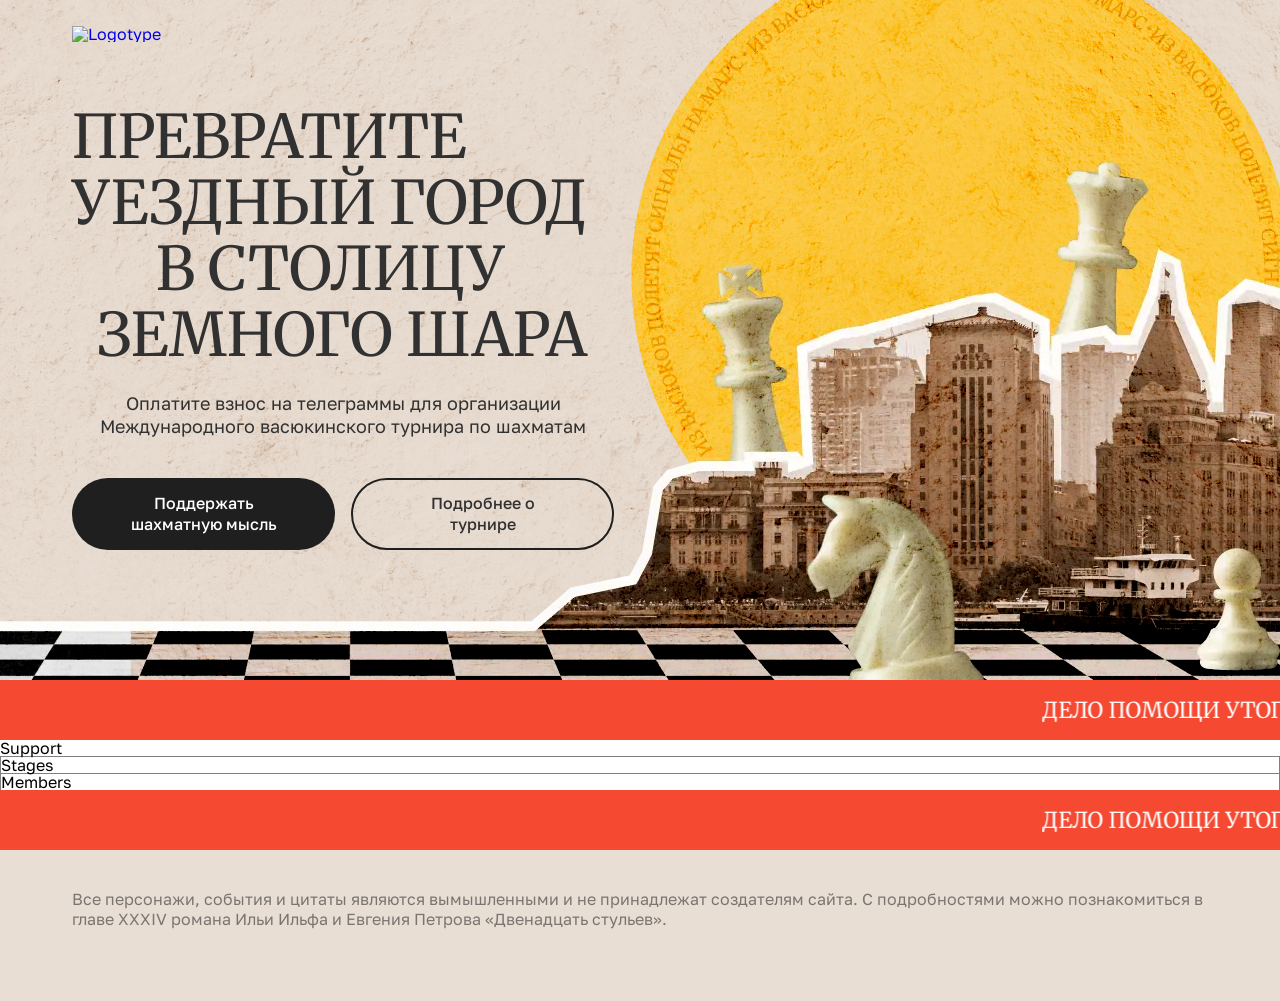
==== app/index.html @ 9c9bd0be "Подвал с адаптивом" ====
<!DOCTYPE html>
<html lang="en">

<head>
  <meta charset="UTF-8">
  <meta http-equiv="X-UA-Compatible" content="IE=edge">
  <meta name="viewport" content="width=device-width, initial-scale=1.0">

  <title>Test Landing for Yandex</title>

  <link rel="stylesheet" type="text/css" href="css/reset.min.css" />
  <link rel="stylesheet" type="text/css" href="css/style.min.css" />
  <link rel="shortcut icon" href="images/favicon.png">

  <meta name="Author" content="Ilia Green">
  <meta name="Address" content="Russia">
</head>

<body>

  <header class="header">
    <div class="container">

      <div class="logotype">
        <a href="#"><img src="../images/logotype.svg" alt="Logotype"></a>
      </div>

      <div class="content">

        <div class="content__title">
          <h1>Превратите</br>
            <span>у</span>ездный город</br>
            <span>в столицу</span>
            <span>земного шара</span>
          </h1>
        </div>

        <div class="content__description">
          <p>
            Оплатите взнос на телеграммы для организации Международного васюкинского турнира по шахматам
          </p>
        </div>

        <div class="content__btns">
          <a href="#">Поддержать шахматную мысль</a>
          <a href="#">Подробнее о турнире</a>
        </div>

      </div>

    </div>
  </header>
<div class="running-line">
  <div class="running-line__container">
    <marquee behavior="" direction="">
      <span>Дело помощи утопающим — дело рук самих утопающих!</span>
      <span>Шахматы двигают вперед не только культуру, но и экономику!</span>
      <span>Лед тронулся, господа присяжные заседатели!</span>
    </marquee>
  </div>
</div>
<div class="support">
  <p>Support</p>
</div>
<div class="stages">
  <p>Stages</p>
</div>
<div class="members">
  <p>Members</p>
</div>
<div class="running-line">
  <div class="running-line__container">
    <marquee behavior="" direction="">
      <span>Дело помощи утопающим — дело рук самих утопающих!</span>
      <span>Шахматы двигают вперед не только культуру, но и экономику!</span>
      <span>Лед тронулся, господа присяжные заседатели!</span>
    </marquee>
  </div>
</div>
<footer class="footer">
  <div class="container">
    <p>
      Все персонажи, события и цитаты являются вымышленными и не принадлежат создателям сайта. С подробностями можно
      познакомиться в главе XXXIV романа Ильи Ильфа и Евгения Петрова «Двенадцать стульев».
    </p>
  </div>
</footer>

<script src="js/main.min.js"></script>

</body>

</html>
---- app/css/style.min.css ----
@import"https://fonts.googleapis.com/css2?family=Golos+Text:wght@400;500;600;700&family=Merriweather&family=Montserrat:wght@500;600&display=swap";:root{--mainColor: #313131}body{font-family:"Golos Text",sans-serif}.container{--width: 1222px;--padding: 72px;max-width:calc(var(--width) + var(--padding)*2);margin:0 auto;padding:0 var(--padding)}@media(max-width: 1200px){.container{--padding: 8vw}}@media(max-width: 375px){.container{--padding: 20px}}.header{padding:26px 0 132px 0;position:relative;background-color:#e9ded4}@media(max-width: 1366px){.header{padding:26px 0 130px 0}}@media(max-width: 1200px){.header{padding:96px 0 130px 0}}@media(max-width: 375px){.header{padding:18px 0 291px 0}}.header::after{content:"";position:absolute;top:0;left:0;width:100%;height:100%;background:url(../images/header_bg.webp),#e9ded4 50%/cover no-repeat;mix-blend-mode:color-burn}.header::before{content:"";position:absolute;left:0;bottom:0;background-image:url("../images/header_image_1920.webp");background-position:center;background-repeat:no-repeat;width:100%;height:100%}@media(max-width: 1200px){.header::before{background-image:url("../images/header_image_1366.webp")}}@media(max-width: 375px){.header::before{background-image:url("../images/header_image_375.webp");background-position:bottom center}}.header .logotype{position:relative;z-index:1}@media(max-width: 1200px){.header .logotype img{min-width:213px;width:34vw}}@media(max-width: 375px){.header .logotype img{width:213px;height:32px}}.header .content{margin-top:62px;max-width:542px;position:relative;z-index:1}@media(max-width: 1200px){.header .content{margin-top:80px}}@media(max-width: 375px){.header .content{margin-top:40px}}.header .content__title{color:#060606}@media(max-width: 1366px){.header .content__title{color:var(--mainColor)}}.header .content__title h1{display:inline-block;font-family:"Merriweather",serif;font-size:60px;font-weight:400;line-height:1.1;text-transform:uppercase}@media(max-width: 1200px){.header .content__title h1{font-size:clamp(28px,5vw,60px)}}@media(max-width: 375px){.header .content__title h1{width:100%;font-size:9.6vw;height:160px}}.header .content__title h1 span:nth-child(2){letter-spacing:2px}@media(max-width: 375px){.header .content__title h1 span:nth-child(2){letter-spacing:1.236px}}.header .content__title h1 span:nth-child(4){display:block;text-align:center}@media(max-width: 375px){.header .content__title h1 span:nth-child(4){margin-top:2px;margin-left:6px}}.header .content__title h1 span:nth-child(5){display:block;text-align:right}.header .content__description{margin-top:24px}@media(max-width: 1200px){.header .content__description{display:none}}@media(max-width: 375px){.header .content__description{display:block}}.header .content__description p{height:46px;font-family:"Montserrat",sans-serif;color:#151515;text-align:center;font-size:18px;font-weight:500;line-height:1.3}@media(max-width: 1366px){.header .content__description p{font-family:"Golos Text",sans-serif;color:var(--mainColor);font-weight:400}}@media(max-width: 375px){.header .content__description p{text-align:left;height:69px;font-size:4.8vw}}.header .content__btns{margin-top:40px;display:flex;gap:16px}@media(max-width: 1200px){.header .content__btns{display:none}}@media(max-width: 375px){.header .content__btns{display:grid;margin-top:32px;gap:14px}}.header .content__btns a{width:263px;height:70px;display:flex;padding:20px 49px;justify-content:center;align-items:center;border-radius:66px;font-family:"Montserrat",sans-serif;font-size:16px;font-weight:600;line-height:1.2;text-align:center}@media(max-width: 1366px){.header .content__btns a{height:72px;font-family:"Golos Text",sans-serif;font-weight:500;line-height:1.3}}@media(max-width: 375px){.header .content__btns a{width:100%;height:47px;display:inline-flex;padding:18px 20px;font-size:4.27vw}}.header .content__btns a:nth-child(1){color:#fff;background-color:#1f1f1f}.header .content__btns a:nth-child(1):hover{color:#1f1f1f;background-color:#fbce51}.header .content__btns a:nth-child(2){color:#303030;border:2px solid #1f1f1f}@media(max-width: 375px){.header .content__btns a:nth-child(2){border:none;background-color:#fff;padding-left:30px}}.header .content__btns a:nth-child(2):hover{color:#fff;background-color:#1f1f1f}.running-line{background-color:#f54932;padding:18px 0;overflow:hidden}@media(max-width: 375px){.running-line{padding:10px 0}}.running-line__container{max-width:2335px;margin:0 auto;display:flex}.running-line__container span{margin-right:30px;position:relative;color:#fff;font-family:"Merriweather",serif;font-size:22px;font-weight:400;line-height:1.1;text-transform:uppercase;white-space:nowrap}@media(max-width: 375px){.running-line__container span{font-size:16px}}.running-line__container span::before{content:"";position:absolute;width:6px;height:6px;border-radius:50%;background-color:#fff;top:50%;transform:translateY(-50%);right:-18px}.stages{border:1px solid gray;border-bottom:none}.members{border:1px solid gray;border-bottom:none}.footer{padding:40px 0 72px 0;background-color:#e9ded4}@media(max-width: 375px){.footer{padding:40px 0 60px 0}}.footer p{color:var(--mainColor);font-size:16px;font-weight:400;line-height:1.2;opacity:.6}
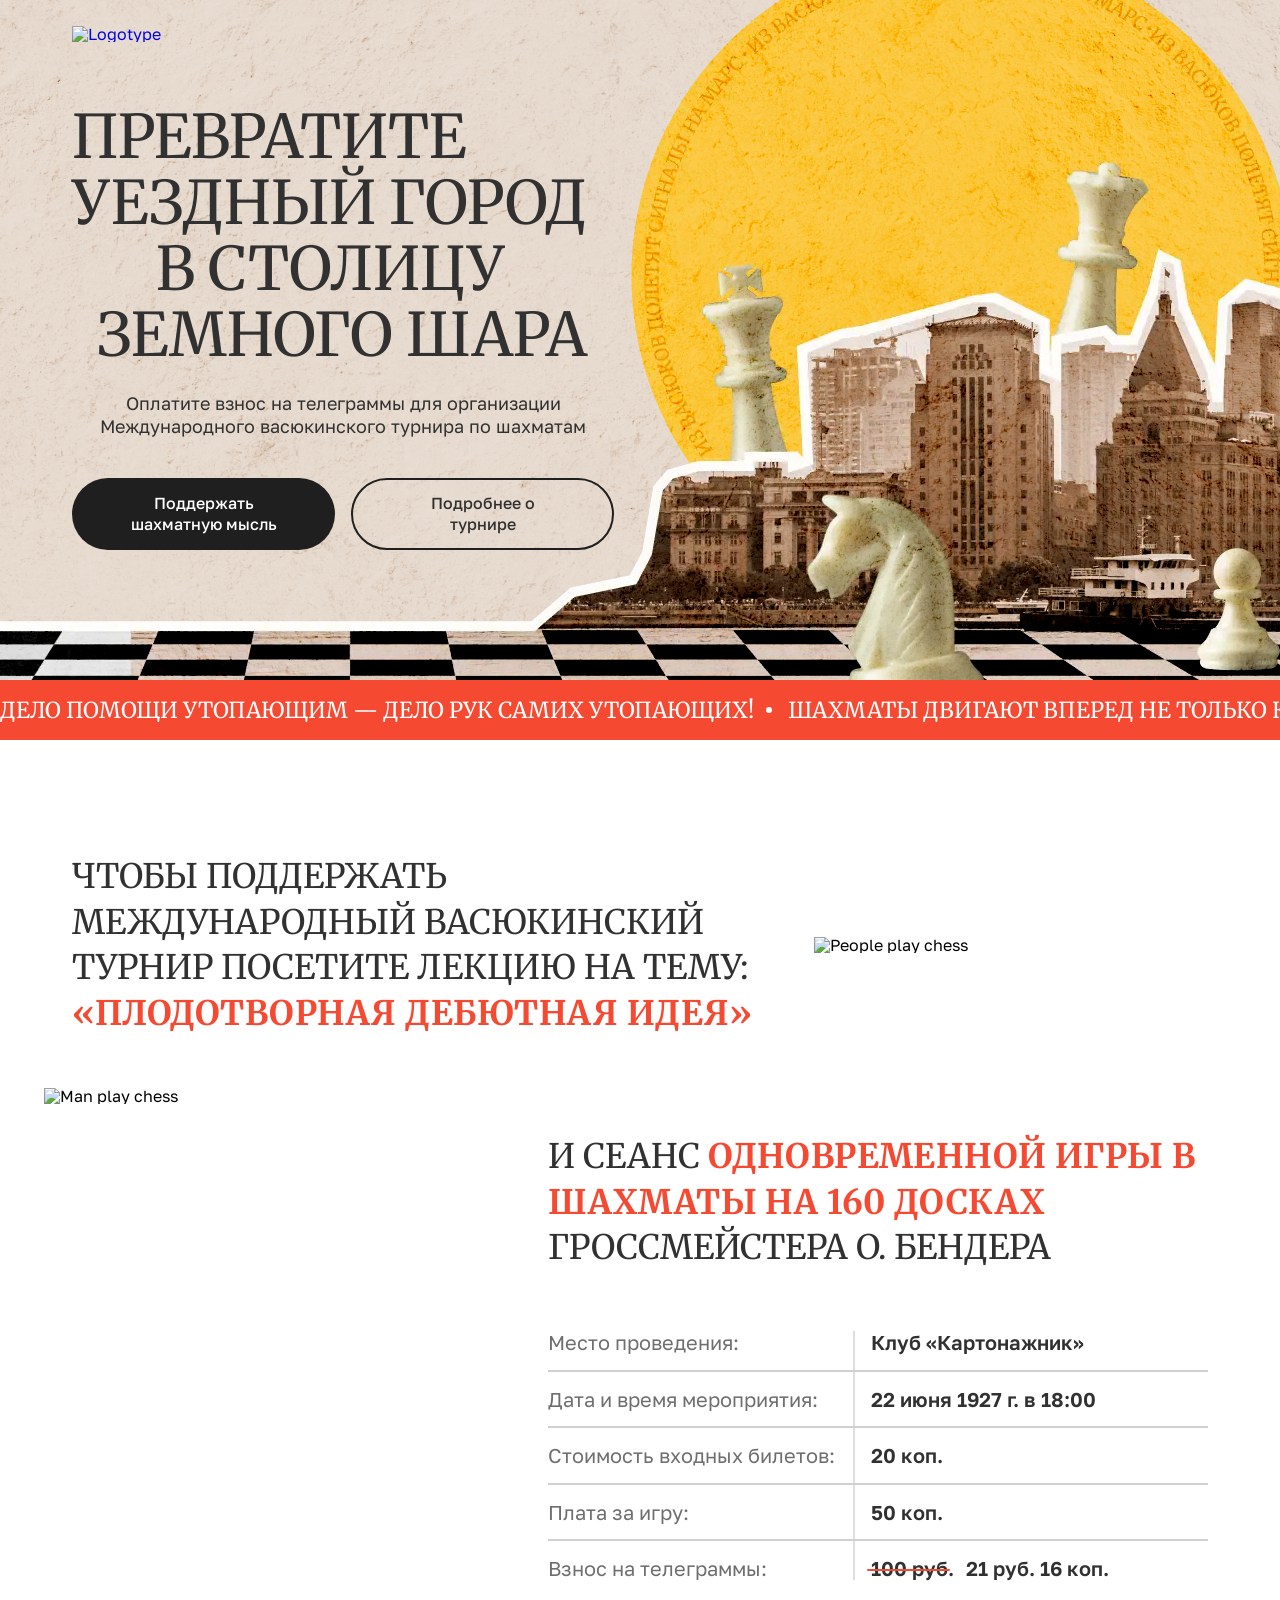
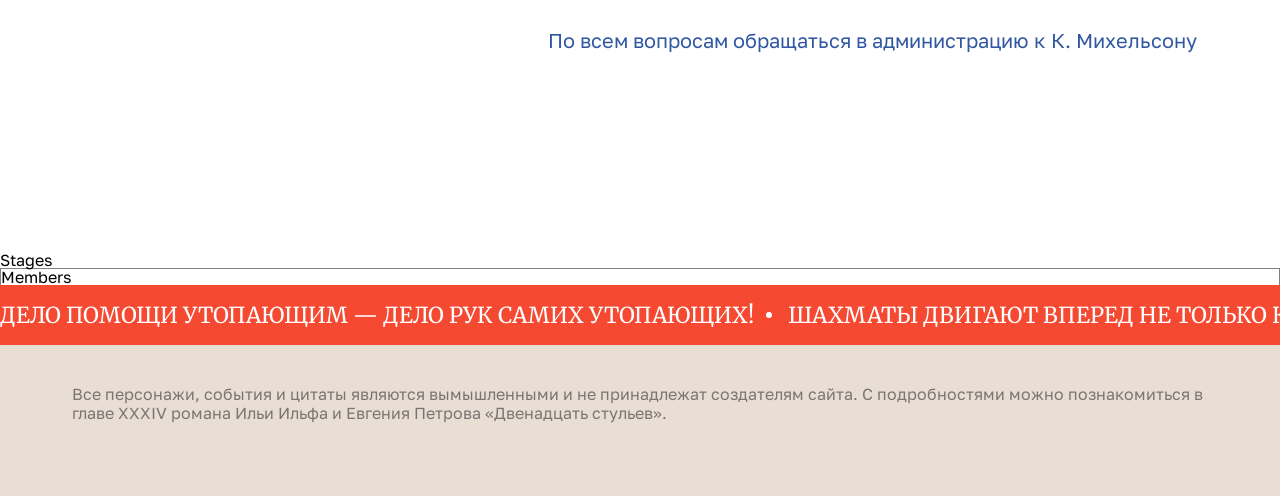
==== commit 622b21ac: "support готов + адаптив" ====
--- a/app/index.html
+++ b/app/index.html
@@ -52,7 +52,7 @@
   </header>
 <div class="running-line">
   <div class="running-line__container">
-    <marquee behavior="" direction="">
+    <marquee behavior="" direction="left" scrollamount="0">
       <span>Дело помощи утопающим — дело рук самих утопающих!</span>
       <span>Шахматы двигают вперед не только культуру, но и экономику!</span>
       <span>Лед тронулся, господа присяжные заседатели!</span>
@@ -60,7 +60,67 @@
   </div>
 </div>
 <div class="support">
-  <p>Support</p>
+  <div class="container">
+    <div class="support__wrapper">
+
+      <div class="support__header">
+        <div class="">
+          <p>Чтобы поддержать Международный васюкинский турнир </p>
+          <img src="../images/support_header_image.webp" alt="People play chess">
+          <p>посетите лекцию на тему: <span>«Плодотворная дебютная идея»</span></p>
+        </div>
+      </div>
+
+      <div class="support__main">
+
+        <div class="support__main-imageWrap">
+          <img src="../images//support_main_image.webp" alt="Man play chess">
+        </div>
+
+        <div class="support__main-textWrap">
+
+          <div class="support__main-header">
+            <p>и Сеанс <span>одновременной игры в шахматы на 160 досках</span> гроссмейстера О. Бендера</p>
+          </div>
+
+          <div class="support__main-content">
+
+            <div class="support__main-content-row">
+              <div class=""><p>Место проведения:</p></div>
+              <div class=""><p>Клуб «Картонажник»</p></div>
+            </div>
+
+            <div class="support__main-content-row">
+              <div class=""><p>Дата и время мероприятия:</p></div>
+              <div class=""><p>22 июня 1927 г. в 18:00</p></div>
+            </div>
+
+            <div class="support__main-content-row">
+              <div class=""><p>Стоимость входных билетов:</p></div>
+              <div class=""><p>20 коп.</p></div>
+            </div>
+
+            <div class="support__main-content-row">
+              <div class=""><p>Плата за игру:</p></div>
+              <div class=""><p>50 коп.</p></div>
+            </div>
+
+            <div class="support__main-content-row">
+              <div class=""><p>Взнос на телеграммы:</p></div>
+              <div class=""><p>100 руб.</p><p>21 руб. 16 коп.</p></div>
+            </div>
+          </div>
+
+          <div class="support__main-footer">
+            <a href="#!">По всем вопросам обращаться в администрацию к К. Михельсону</a>
+          </div>
+
+        </div>
+
+      </div>
+
+    </div>
+  </div>
 </div>
 <div class="stages">
   <p>Stages</p>
@@ -70,7 +130,7 @@
 </div>
 <div class="running-line">
   <div class="running-line__container">
-    <marquee behavior="" direction="">
+    <marquee behavior="" direction="left" scrollamount="0">
       <span>Дело помощи утопающим — дело рук самих утопающих!</span>
       <span>Шахматы двигают вперед не только культуру, но и экономику!</span>
       <span>Лед тронулся, господа присяжные заседатели!</span>
--- a/app/css/style.min.css
+++ b/app/css/style.min.css
@@ -1 +1 @@
-@import"https://fonts.googleapis.com/css2?family=Golos+Text:wght@400;500;600;700&family=Merriweather&family=Montserrat:wght@500;600&display=swap";:root{--mainColor: #313131}body{font-family:"Golos Text",sans-serif}.container{--width: 1222px;--padding: 72px;max-width:calc(var(--width) + var(--padding)*2);margin:0 auto;padding:0 var(--padding)}@media(max-width: 1200px){.container{--padding: 8vw}}@media(max-width: 375px){.container{--padding: 20px}}.header{padding:26px 0 132px 0;position:relative;background-color:#e9ded4}@media(max-width: 1366px){.header{padding:26px 0 130px 0}}@media(max-width: 1200px){.header{padding:96px 0 130px 0}}@media(max-width: 375px){.header{padding:18px 0 291px 0}}.header::after{content:"";position:absolute;top:0;left:0;width:100%;height:100%;background:url(../images/header_bg.webp),#e9ded4 50%/cover no-repeat;mix-blend-mode:color-burn}.header::before{content:"";position:absolute;left:0;bottom:0;background-image:url("../images/header_image_1920.webp");background-position:center;background-repeat:no-repeat;width:100%;height:100%}@media(max-width: 1200px){.header::before{background-image:url("../images/header_image_1366.webp")}}@media(max-width: 375px){.header::before{background-image:url("../images/header_image_375.webp");background-position:bottom center}}.header .logotype{position:relative;z-index:1}@media(max-width: 1200px){.header .logotype img{min-width:213px;width:34vw}}@media(max-width: 375px){.header .logotype img{width:213px;height:32px}}.header .content{margin-top:62px;max-width:542px;position:relative;z-index:1}@media(max-width: 1200px){.header .content{margin-top:80px}}@media(max-width: 375px){.header .content{margin-top:40px}}.header .content__title{color:#060606}@media(max-width: 1366px){.header .content__title{color:var(--mainColor)}}.header .content__title h1{display:inline-block;font-family:"Merriweather",serif;font-size:60px;font-weight:400;line-height:1.1;text-transform:uppercase}@media(max-width: 1200px){.header .content__title h1{font-size:clamp(28px,5vw,60px)}}@media(max-width: 375px){.header .content__title h1{width:100%;font-size:9.6vw;height:160px}}.header .content__title h1 span:nth-child(2){letter-spacing:2px}@media(max-width: 375px){.header .content__title h1 span:nth-child(2){letter-spacing:1.236px}}.header .content__title h1 span:nth-child(4){display:block;text-align:center}@media(max-width: 375px){.header .content__title h1 span:nth-child(4){margin-top:2px;margin-left:6px}}.header .content__title h1 span:nth-child(5){display:block;text-align:right}.header .content__description{margin-top:24px}@media(max-width: 1200px){.header .content__description{display:none}}@media(max-width: 375px){.header .content__description{display:block}}.header .content__description p{height:46px;font-family:"Montserrat",sans-serif;color:#151515;text-align:center;font-size:18px;font-weight:500;line-height:1.3}@media(max-width: 1366px){.header .content__description p{font-family:"Golos Text",sans-serif;color:var(--mainColor);font-weight:400}}@media(max-width: 375px){.header .content__description p{text-align:left;height:69px;font-size:4.8vw}}.header .content__btns{margin-top:40px;display:flex;gap:16px}@media(max-width: 1200px){.header .content__btns{display:none}}@media(max-width: 375px){.header .content__btns{display:grid;margin-top:32px;gap:14px}}.header .content__btns a{width:263px;height:70px;display:flex;padding:20px 49px;justify-content:center;align-items:center;border-radius:66px;font-family:"Montserrat",sans-serif;font-size:16px;font-weight:600;line-height:1.2;text-align:center}@media(max-width: 1366px){.header .content__btns a{height:72px;font-family:"Golos Text",sans-serif;font-weight:500;line-height:1.3}}@media(max-width: 375px){.header .content__btns a{width:100%;height:47px;display:inline-flex;padding:18px 20px;font-size:4.27vw}}.header .content__btns a:nth-child(1){color:#fff;background-color:#1f1f1f}.header .content__btns a:nth-child(1):hover{color:#1f1f1f;background-color:#fbce51}.header .content__btns a:nth-child(2){color:#303030;border:2px solid #1f1f1f}@media(max-width: 375px){.header .content__btns a:nth-child(2){border:none;background-color:#fff;padding-left:30px}}.header .content__btns a:nth-child(2):hover{color:#fff;background-color:#1f1f1f}.running-line{background-color:#f54932;padding:18px 0;overflow:hidden}@media(max-width: 375px){.running-line{padding:10px 0}}.running-line__container{max-width:2335px;margin:0 auto;display:flex}.running-line__container span{margin-right:30px;position:relative;color:#fff;font-family:"Merriweather",serif;font-size:22px;font-weight:400;line-height:1.1;text-transform:uppercase;white-space:nowrap}@media(max-width: 375px){.running-line__container span{font-size:16px}}.running-line__container span::before{content:"";position:absolute;width:6px;height:6px;border-radius:50%;background-color:#fff;top:50%;transform:translateY(-50%);right:-18px}.stages{border:1px solid gray;border-bottom:none}.members{border:1px solid gray;border-bottom:none}.footer{padding:40px 0 72px 0;background-color:#e9ded4}@media(max-width: 375px){.footer{padding:40px 0 60px 0}}.footer p{color:var(--mainColor);font-size:16px;font-weight:400;line-height:1.2;opacity:.6}+@import"https://fonts.googleapis.com/css2?family=Golos+Text:wght@400;500;600;700&family=Merriweather&family=Montserrat:wght@500;600&display=swap";:root{--mainColor: #313131}body{font-family:"Golos Text",sans-serif}.container{--width: 1222px;--padding: 72px;max-width:calc(var(--width) + var(--padding)*2);margin:0 auto;padding:0 var(--padding)}@media(max-width: 1200px){.container{--padding: 8vw}}@media(max-width: 375px){.container{--padding: 20px}}.header{padding:26px 0 132px 0;position:relative;background-color:#e9ded4}@media(max-width: 1366px){.header{padding:26px 0 130px 0}}@media(max-width: 1200px){.header{padding:96px 0 130px 0}}@media(max-width: 375px){.header{padding:18px 0 291px 0}}.header::after{content:"";position:absolute;top:0;left:0;width:100%;height:100%;background:url(../images/header_bg.webp),#e9ded4 50%/cover no-repeat;mix-blend-mode:color-burn}.header::before{content:"";position:absolute;left:0;bottom:0;background-image:url("../images/header_image_1920.webp");background-position:center;background-repeat:no-repeat;width:100%;height:100%}@media(max-width: 1200px){.header::before{background-image:url("../images/header_image_1366.webp")}}@media(max-width: 375px){.header::before{background-image:url("../images/header_image_375.webp");background-position:bottom center}}.header .logotype{position:relative;z-index:1}@media(max-width: 1200px){.header .logotype img{min-width:213px;width:34vw}}@media(max-width: 375px){.header .logotype img{width:213px;height:32px}}.header .content{margin-top:62px;max-width:542px;position:relative;z-index:1}@media(max-width: 1200px){.header .content{margin-top:80px}}@media(max-width: 375px){.header .content{margin-top:40px}}.header .content__title{color:#060606}@media(max-width: 1366px){.header .content__title{color:var(--mainColor)}}.header .content__title h1{display:inline-block;font-family:"Merriweather",serif;font-size:60px;font-weight:400;line-height:1.1;text-transform:uppercase}@media(max-width: 1200px){.header .content__title h1{font-size:clamp(28px,5vw,60px)}}@media(max-width: 375px){.header .content__title h1{width:100%;font-size:9.6vw;height:160px}}.header .content__title h1 span:nth-child(2){letter-spacing:2px}@media(max-width: 375px){.header .content__title h1 span:nth-child(2){letter-spacing:1.236px}}.header .content__title h1 span:nth-child(4){display:block;text-align:center}@media(max-width: 375px){.header .content__title h1 span:nth-child(4){margin-top:2px;margin-left:6px}}.header .content__title h1 span:nth-child(5){display:block;text-align:right}.header .content__description{margin-top:24px}@media(max-width: 1200px){.header .content__description{display:none}}@media(max-width: 375px){.header .content__description{display:block}}.header .content__description p{height:46px;font-family:"Montserrat",sans-serif;color:#151515;text-align:center;font-size:18px;font-weight:500;line-height:1.3}@media(max-width: 1366px){.header .content__description p{font-family:"Golos Text",sans-serif;color:var(--mainColor);font-weight:400}}@media(max-width: 375px){.header .content__description p{text-align:left;height:69px;font-size:4.8vw}}.header .content__btns{margin-top:40px;display:flex;gap:16px}@media(max-width: 1200px){.header .content__btns{display:none}}@media(max-width: 375px){.header .content__btns{display:grid;margin-top:32px;gap:14px}}.header .content__btns a{width:263px;height:70px;display:flex;padding:20px 49px;justify-content:center;align-items:center;border-radius:66px;font-family:"Montserrat",sans-serif;font-size:16px;font-weight:600;line-height:1.2;text-align:center}@media(max-width: 1366px){.header .content__btns a{height:72px;font-family:"Golos Text",sans-serif;font-weight:500;line-height:1.3}}@media(max-width: 375px){.header .content__btns a{width:100%;height:47px;display:inline-flex;padding:18px 20px;font-size:4.27vw}}.header .content__btns a:nth-child(1){color:#fff;background-color:#1f1f1f}.header .content__btns a:nth-child(1):hover{color:#1f1f1f;background-color:#fbce51}.header .content__btns a:nth-child(2){color:#303030;border:2px solid #1f1f1f}@media(max-width: 375px){.header .content__btns a:nth-child(2){border:none;background-color:#fff;padding-left:30px}}.header .content__btns a:nth-child(2):hover{color:#fff;background-color:#1f1f1f}.running-line{background-color:#f54932;padding:18px 0;overflow:hidden}@media(max-width: 375px){.running-line{padding:10px 0}}.running-line__container{max-width:2335px;margin:0 auto;display:flex}.running-line__container span{margin-right:30px;position:relative;color:#fff;font-family:"Merriweather",serif;font-size:22px;font-weight:400;line-height:1.1;text-transform:uppercase;white-space:nowrap}@media(max-width: 375px){.running-line__container span{font-size:16px}}.running-line__container span::before{content:"";position:absolute;width:6px;height:6px;border-radius:50%;background-color:#fff;top:50%;transform:translateY(-50%);right:-18px}.support{padding:80px 0 100px 0}@media(max-width: 375px){.support{padding:48px 0 60px 0}}.support__wrapper{display:grid;gap:64px}@media(max-width: 375px){.support__wrapper{gap:21px}}.support__header{position:relative;min-height:250px;display:flex;align-items:center}@media(max-width: 1200px){.support__header{min-height:auto}}.support__header div{max-width:764px}@media(max-width: 1366px){.support__header div{max-width:55.93vw}}@media(max-width: 1200px){.support__header div{max-width:100%}}.support__header p{display:inline;color:var(--mainColor);font-family:"Merriweather",serif;font-size:36px;font-weight:400;line-height:1.35;text-transform:uppercase}@media(max-width: 1366px){.support__header p{font-size:clamp(30px,2.64vw,36px)}}@media(max-width: 1200px){.support__header p{display:grid;text-align:center}}@media(max-width: 375px){.support__header p{text-align:left;font-size:7.47vw;line-height:1.36}}.support__header p span{color:#f54932;font-weight:700;letter-spacing:.5px}@media(max-width: 375px){.support__header p span{letter-spacing:.4px}}.support__header img{position:absolute;top:50%;transform:translate(0%, -50%);right:0;width:394px}@media(max-width: 1200px){.support__header img{position:relative;transform:none;margin:48px auto;max-width:394px;width:100%}}@media(max-width: 375px){.support__header img{margin:24px auto 24.44px auto}}.support__main{position:relative}.support__main-imageWrap{position:absolute;top:-46px;left:-28px}@media(max-width: 1366px){.support__main-imageWrap{width:38.8vw}}@media(max-width: 1200px){.support__main-imageWrap{position:relative;margin:0 auto;max-width:530px;width:100%;top:unset;left:unset}}@media(max-width: 375px){.support__main-imageWrap{margin:0 -20px;width:calc(100% + 40px)}}.support__main-textWrap{max-width:704px;margin:0 0 0 auto}@media(max-width: 1366px){.support__main-textWrap{max-width:51.54vw}}@media(max-width: 1200px){.support__main-textWrap{max-width:100%}}@media(max-width: 375px){.support__main-textWrap{margin-top:9px}}.support__main-header p{max-width:680px;color:var(--mainColor);font-family:"Merriweather",serif;font-size:36px;font-weight:400;line-height:1.35;text-transform:uppercase}@media(max-width: 1366px){.support__main-header p{font-size:clamp(30px,2.64vw,36px);max-width:none}}@media(max-width: 1200px){.support__main-header p{text-align:center}}@media(max-width: 375px){.support__main-header p{text-align:left;font-size:7.47vw}}.support__main-header p span{color:#f54932;font-weight:700;letter-spacing:.4px}.support__main-content{margin-top:60px;display:flex;flex-direction:column;color:var(--mainColor);font-size:20px;font-weight:400;line-height:1.13;white-space:nowrap}@media(max-width: 375px){.support__main-content{margin-top:29px}}.support__main-content-row{display:flex;border-bottom:2px solid #d0d0d0}@media(max-width: 1200px){.support__main-content-row{padding:16px 0;flex-wrap:wrap;gap:12px}}.support__main-content-row div{padding:16px}@media(max-width: 1200px){.support__main-content-row div{padding:0px}}.support__main-content-row div:nth-child(odd){min-width:307px;border-right:2px solid #d0d0d0;padding-left:0px;opacity:.7}@media(max-width: 1200px){.support__main-content-row div:nth-child(odd){border-right:none;min-width:unset}}.support__main-content-row div:nth-child(even){width:100%;font-weight:600}@media(max-width: 1200px){.support__main-content-row div:nth-child(even){width:unset}}.support__main-content-row:nth-child(1) div{padding-top:0px}.support__main-content-row:nth-child(5){border-bottom:none}.support__main-content-row:nth-child(5) div{padding-bottom:0px}.support__main-content-row:nth-child(5) div:nth-child(2){display:flex;gap:12px}.support__main-content-row:nth-child(5) div:nth-child(2) p:nth-child(1){position:relative}.support__main-content-row:nth-child(5) div:nth-child(2) p:nth-child(1)::before{position:absolute;content:"";top:50%;left:-4px;width:100%;height:2px;background-color:#f54932;border-radius:2px}.support__main-footer{margin-top:48px}@media(max-width: 375px){.support__main-footer{margin-top:29px}}.support__main-footer a{color:#3057a2;font-size:20px;font-weight:400;line-height:1.2}@media(max-width: 375px){.support__main-footer a{font-size:18px}}.stages{padding:100px 0 0 0}@media(max-width: 375px){.stages{padding:60px 0 0 0}}.members{border:1px solid gray;border-bottom:none}.footer{padding:40px 0 72px 0;background-color:#e9ded4}@media(max-width: 375px){.footer{padding:40px 0 60px 0}}.footer p{color:var(--mainColor);font-size:16px;font-weight:400;line-height:1.2;opacity:.6}
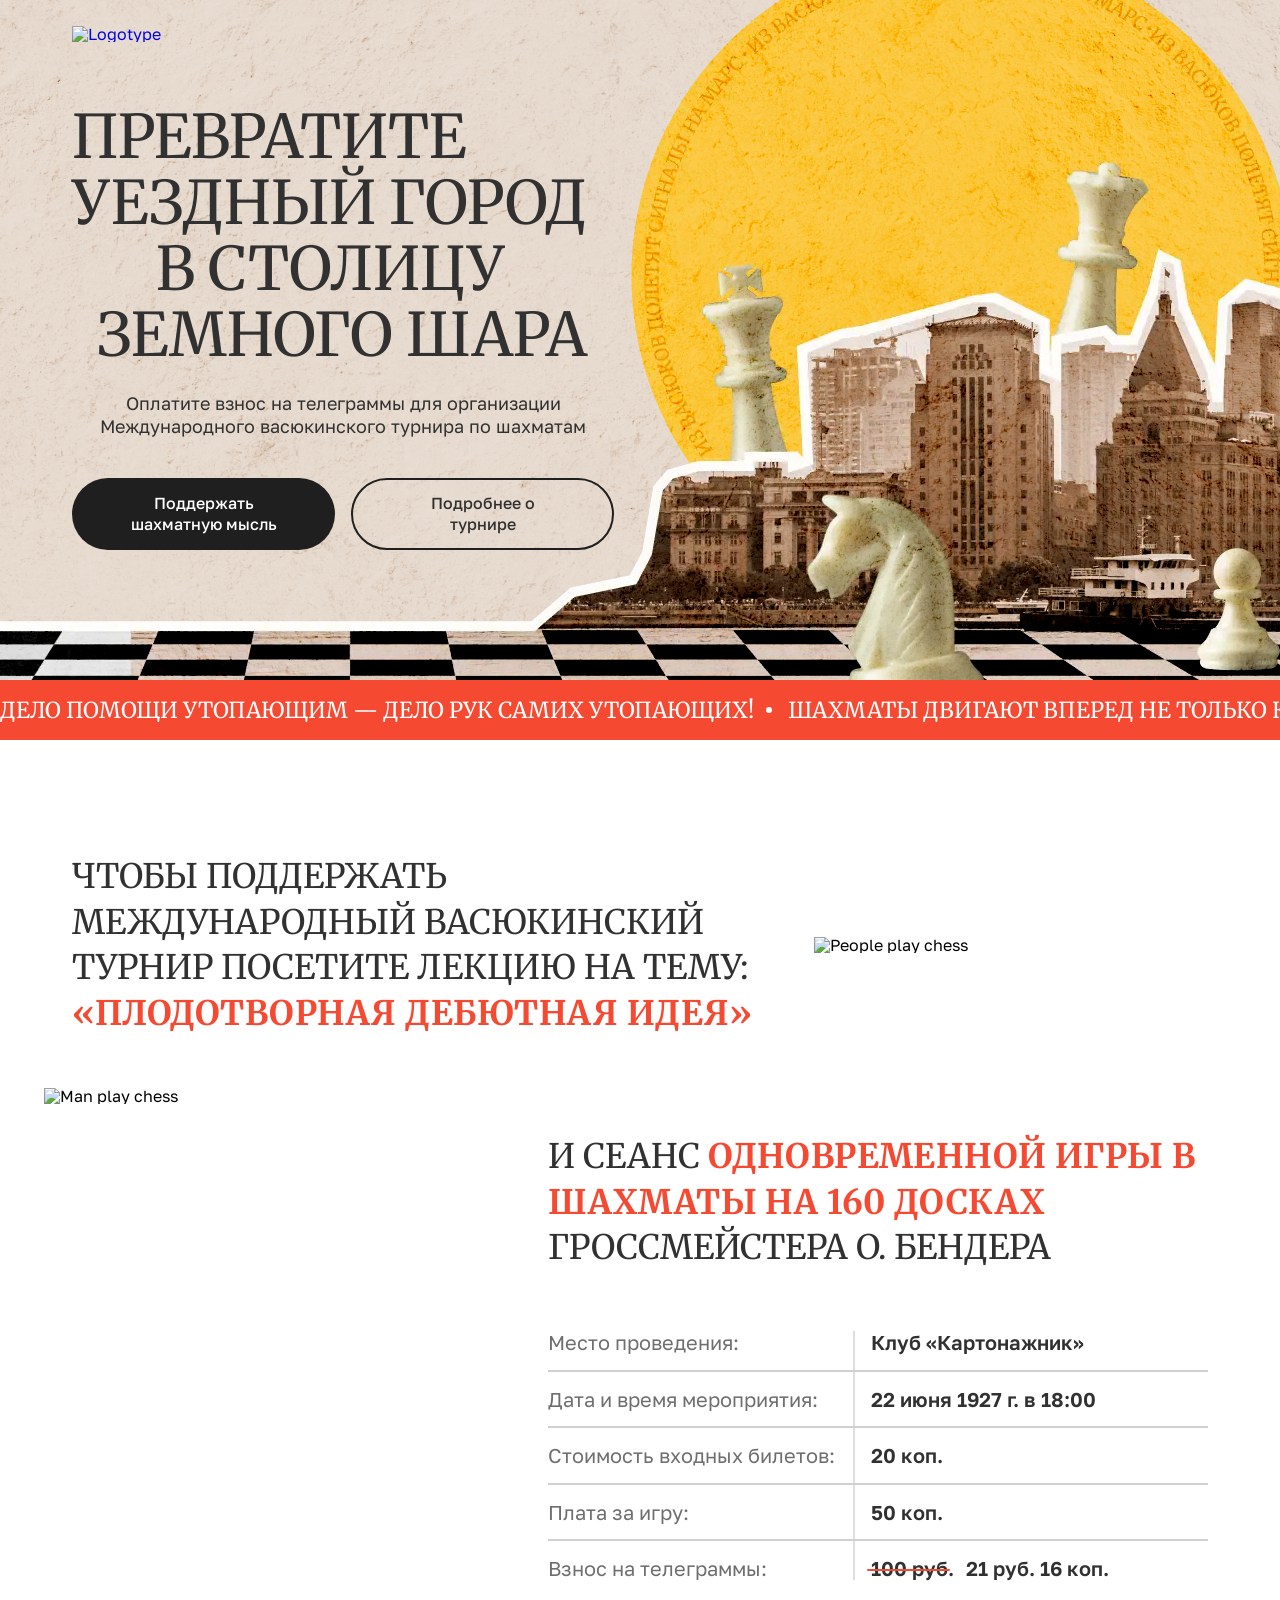
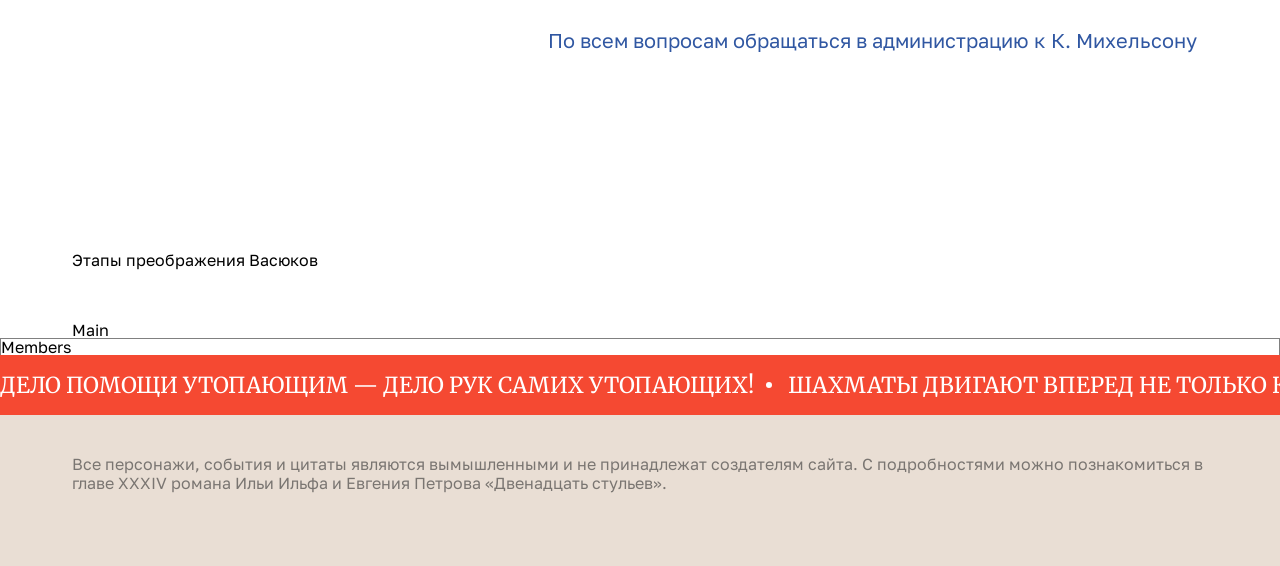
==== commit 429d54e4: "Start stages, fix style support" ====
--- a/app/index.html
+++ b/app/index.html
@@ -112,7 +112,7 @@
           </div>
 
           <div class="support__main-footer">
-            <a href="#!">По всем вопросам обращаться в администрацию к К. Михельсону</a>
+            <p>По всем вопросам обращаться в администрацию к К. Михельсону</p>
           </div>
 
         </div>
@@ -123,7 +123,18 @@
   </div>
 </div>
 <div class="stages">
-  <p>Stages</p>
+  <div class="container">
+
+    <div class="stages__header">
+      <h2>Этапы преображения Васюков</h2>
+      <p></p>
+    </div>
+
+    <div class="stages__main">
+      Main
+    </div>
+
+  </div>
 </div>
 <div class="members">
   <p>Members</p>
--- a/app/css/style.min.css
+++ b/app/css/style.min.css
@@ -1 +1 @@
-@import"https://fonts.googleapis.com/css2?family=Golos+Text:wght@400;500;600;700&family=Merriweather&family=Montserrat:wght@500;600&display=swap";:root{--mainColor: #313131}body{font-family:"Golos Text",sans-serif}.container{--width: 1222px;--padding: 72px;max-width:calc(var(--width) + var(--padding)*2);margin:0 auto;padding:0 var(--padding)}@media(max-width: 1200px){.container{--padding: 8vw}}@media(max-width: 375px){.container{--padding: 20px}}.header{padding:26px 0 132px 0;position:relative;background-color:#e9ded4}@media(max-width: 1366px){.header{padding:26px 0 130px 0}}@media(max-width: 1200px){.header{padding:96px 0 130px 0}}@media(max-width: 375px){.header{padding:18px 0 291px 0}}.header::after{content:"";position:absolute;top:0;left:0;width:100%;height:100%;background:url(../images/header_bg.webp),#e9ded4 50%/cover no-repeat;mix-blend-mode:color-burn}.header::before{content:"";position:absolute;left:0;bottom:0;background-image:url("../images/header_image_1920.webp");background-position:center;background-repeat:no-repeat;width:100%;height:100%}@media(max-width: 1200px){.header::before{background-image:url("../images/header_image_1366.webp")}}@media(max-width: 375px){.header::before{background-image:url("../images/header_image_375.webp");background-position:bottom center}}.header .logotype{position:relative;z-index:1}@media(max-width: 1200px){.header .logotype img{min-width:213px;width:34vw}}@media(max-width: 375px){.header .logotype img{width:213px;height:32px}}.header .content{margin-top:62px;max-width:542px;position:relative;z-index:1}@media(max-width: 1200px){.header .content{margin-top:80px}}@media(max-width: 375px){.header .content{margin-top:40px}}.header .content__title{color:#060606}@media(max-width: 1366px){.header .content__title{color:var(--mainColor)}}.header .content__title h1{display:inline-block;font-family:"Merriweather",serif;font-size:60px;font-weight:400;line-height:1.1;text-transform:uppercase}@media(max-width: 1200px){.header .content__title h1{font-size:clamp(28px,5vw,60px)}}@media(max-width: 375px){.header .content__title h1{width:100%;font-size:9.6vw;height:160px}}.header .content__title h1 span:nth-child(2){letter-spacing:2px}@media(max-width: 375px){.header .content__title h1 span:nth-child(2){letter-spacing:1.236px}}.header .content__title h1 span:nth-child(4){display:block;text-align:center}@media(max-width: 375px){.header .content__title h1 span:nth-child(4){margin-top:2px;margin-left:6px}}.header .content__title h1 span:nth-child(5){display:block;text-align:right}.header .content__description{margin-top:24px}@media(max-width: 1200px){.header .content__description{display:none}}@media(max-width: 375px){.header .content__description{display:block}}.header .content__description p{height:46px;font-family:"Montserrat",sans-serif;color:#151515;text-align:center;font-size:18px;font-weight:500;line-height:1.3}@media(max-width: 1366px){.header .content__description p{font-family:"Golos Text",sans-serif;color:var(--mainColor);font-weight:400}}@media(max-width: 375px){.header .content__description p{text-align:left;height:69px;font-size:4.8vw}}.header .content__btns{margin-top:40px;display:flex;gap:16px}@media(max-width: 1200px){.header .content__btns{display:none}}@media(max-width: 375px){.header .content__btns{display:grid;margin-top:32px;gap:14px}}.header .content__btns a{width:263px;height:70px;display:flex;padding:20px 49px;justify-content:center;align-items:center;border-radius:66px;font-family:"Montserrat",sans-serif;font-size:16px;font-weight:600;line-height:1.2;text-align:center}@media(max-width: 1366px){.header .content__btns a{height:72px;font-family:"Golos Text",sans-serif;font-weight:500;line-height:1.3}}@media(max-width: 375px){.header .content__btns a{width:100%;height:47px;display:inline-flex;padding:18px 20px;font-size:4.27vw}}.header .content__btns a:nth-child(1){color:#fff;background-color:#1f1f1f}.header .content__btns a:nth-child(1):hover{color:#1f1f1f;background-color:#fbce51}.header .content__btns a:nth-child(2){color:#303030;border:2px solid #1f1f1f}@media(max-width: 375px){.header .content__btns a:nth-child(2){border:none;background-color:#fff;padding-left:30px}}.header .content__btns a:nth-child(2):hover{color:#fff;background-color:#1f1f1f}.running-line{background-color:#f54932;padding:18px 0;overflow:hidden}@media(max-width: 375px){.running-line{padding:10px 0}}.running-line__container{max-width:2335px;margin:0 auto;display:flex}.running-line__container span{margin-right:30px;position:relative;color:#fff;font-family:"Merriweather",serif;font-size:22px;font-weight:400;line-height:1.1;text-transform:uppercase;white-space:nowrap}@media(max-width: 375px){.running-line__container span{font-size:16px}}.running-line__container span::before{content:"";position:absolute;width:6px;height:6px;border-radius:50%;background-color:#fff;top:50%;transform:translateY(-50%);right:-18px}.support{padding:80px 0 100px 0}@media(max-width: 375px){.support{padding:48px 0 60px 0}}.support__wrapper{display:grid;gap:64px}@media(max-width: 375px){.support__wrapper{gap:21px}}.support__header{position:relative;min-height:250px;display:flex;align-items:center}@media(max-width: 1200px){.support__header{min-height:auto}}.support__header div{max-width:764px}@media(max-width: 1366px){.support__header div{max-width:55.93vw}}@media(max-width: 1200px){.support__header div{max-width:100%}}.support__header p{display:inline;color:var(--mainColor);font-family:"Merriweather",serif;font-size:36px;font-weight:400;line-height:1.35;text-transform:uppercase}@media(max-width: 1366px){.support__header p{font-size:clamp(30px,2.64vw,36px)}}@media(max-width: 1200px){.support__header p{display:grid;text-align:center}}@media(max-width: 375px){.support__header p{text-align:left;font-size:7.47vw;line-height:1.36}}.support__header p span{color:#f54932;font-weight:700;letter-spacing:.5px}@media(max-width: 375px){.support__header p span{letter-spacing:.4px}}.support__header img{position:absolute;top:50%;transform:translate(0%, -50%);right:0;width:394px}@media(max-width: 1200px){.support__header img{position:relative;transform:none;margin:48px auto;max-width:394px;width:100%}}@media(max-width: 375px){.support__header img{margin:24px auto 24.44px auto}}.support__main{position:relative}.support__main-imageWrap{position:absolute;top:-46px;left:-28px}@media(max-width: 1366px){.support__main-imageWrap{width:38.8vw}}@media(max-width: 1200px){.support__main-imageWrap{position:relative;margin:0 auto;max-width:530px;width:100%;top:unset;left:unset}}@media(max-width: 375px){.support__main-imageWrap{margin:0 -20px;width:calc(100% + 40px)}}.support__main-textWrap{max-width:704px;margin:0 0 0 auto}@media(max-width: 1366px){.support__main-textWrap{max-width:51.54vw}}@media(max-width: 1200px){.support__main-textWrap{max-width:100%}}@media(max-width: 375px){.support__main-textWrap{margin-top:9px}}.support__main-header p{max-width:680px;color:var(--mainColor);font-family:"Merriweather",serif;font-size:36px;font-weight:400;line-height:1.35;text-transform:uppercase}@media(max-width: 1366px){.support__main-header p{font-size:clamp(30px,2.64vw,36px);max-width:none}}@media(max-width: 1200px){.support__main-header p{text-align:center}}@media(max-width: 375px){.support__main-header p{text-align:left;font-size:7.47vw}}.support__main-header p span{color:#f54932;font-weight:700;letter-spacing:.4px}.support__main-content{margin-top:60px;display:flex;flex-direction:column;color:var(--mainColor);font-size:20px;font-weight:400;line-height:1.13;white-space:nowrap}@media(max-width: 375px){.support__main-content{margin-top:29px}}.support__main-content-row{display:flex;border-bottom:2px solid #d0d0d0}@media(max-width: 1200px){.support__main-content-row{padding:16px 0;flex-wrap:wrap;gap:12px}}.support__main-content-row div{padding:16px}@media(max-width: 1200px){.support__main-content-row div{padding:0px}}.support__main-content-row div:nth-child(odd){min-width:307px;border-right:2px solid #d0d0d0;padding-left:0px;opacity:.7}@media(max-width: 1200px){.support__main-content-row div:nth-child(odd){border-right:none;min-width:unset}}.support__main-content-row div:nth-child(even){width:100%;font-weight:600}@media(max-width: 1200px){.support__main-content-row div:nth-child(even){width:unset}}.support__main-content-row:nth-child(1) div{padding-top:0px}.support__main-content-row:nth-child(5){border-bottom:none}.support__main-content-row:nth-child(5) div{padding-bottom:0px}.support__main-content-row:nth-child(5) div:nth-child(2){display:flex;gap:12px}.support__main-content-row:nth-child(5) div:nth-child(2) p:nth-child(1){position:relative}.support__main-content-row:nth-child(5) div:nth-child(2) p:nth-child(1)::before{position:absolute;content:"";top:50%;left:-4px;width:100%;height:2px;background-color:#f54932;border-radius:2px}.support__main-footer{margin-top:48px}@media(max-width: 375px){.support__main-footer{margin-top:29px}}.support__main-footer a{color:#3057a2;font-size:20px;font-weight:400;line-height:1.2}@media(max-width: 375px){.support__main-footer a{font-size:18px}}.stages{padding:100px 0 0 0}@media(max-width: 375px){.stages{padding:60px 0 0 0}}.members{border:1px solid gray;border-bottom:none}.footer{padding:40px 0 72px 0;background-color:#e9ded4}@media(max-width: 375px){.footer{padding:40px 0 60px 0}}.footer p{color:var(--mainColor);font-size:16px;font-weight:400;line-height:1.2;opacity:.6}+@import"https://fonts.googleapis.com/css2?family=Golos+Text:wght@400;500;600;700&family=Merriweather&family=Montserrat:wght@500;600&display=swap";:root{--mainColor: #313131}body{font-family:"Golos Text",sans-serif}.container{--width: 1222px;--padding: 72px;max-width:calc(var(--width) + var(--padding)*2);margin:0 auto;padding:0 var(--padding)}@media(max-width: 1200px){.container{--padding: 8vw}}@media(max-width: 375px){.container{--padding: 20px}}.header{padding:26px 0 132px 0;position:relative;background-color:#e9ded4}@media(max-width: 1366px){.header{padding:26px 0 130px 0}}@media(max-width: 1200px){.header{padding:96px 0 130px 0}}@media(max-width: 375px){.header{padding:18px 0 291px 0}}.header::after{content:"";position:absolute;top:0;left:0;width:100%;height:100%;background:url(../images/header_bg.webp),#e9ded4 50%/cover no-repeat;mix-blend-mode:color-burn}.header::before{content:"";position:absolute;left:0;bottom:0;background-image:url("../images/header_image_1920.webp");background-position:center;background-repeat:no-repeat;width:100%;height:100%}@media(max-width: 1200px){.header::before{background-image:url("../images/header_image_1366.webp")}}@media(max-width: 375px){.header::before{background-image:url("../images/header_image_375.webp");background-position:bottom center}}.header .logotype{position:relative;z-index:1}@media(max-width: 1200px){.header .logotype img{min-width:213px;width:34vw}}@media(max-width: 375px){.header .logotype img{width:213px;height:32px}}.header .content{margin-top:62px;max-width:542px;position:relative;z-index:1}@media(max-width: 1200px){.header .content{margin-top:80px}}@media(max-width: 375px){.header .content{margin-top:40px}}.header .content__title{color:#060606}@media(max-width: 1366px){.header .content__title{color:var(--mainColor)}}.header .content__title h1{display:inline-block;font-family:"Merriweather",serif;font-size:60px;font-weight:400;line-height:1.1;text-transform:uppercase}@media(max-width: 1200px){.header .content__title h1{font-size:clamp(28px,5vw,60px)}}@media(max-width: 375px){.header .content__title h1{width:100%;font-size:9.6vw;height:160px}}.header .content__title h1 span:nth-child(2){letter-spacing:2px}@media(max-width: 375px){.header .content__title h1 span:nth-child(2){letter-spacing:1.236px}}.header .content__title h1 span:nth-child(4){display:block;text-align:center}@media(max-width: 375px){.header .content__title h1 span:nth-child(4){margin-top:2px;margin-left:6px}}.header .content__title h1 span:nth-child(5){display:block;text-align:right}.header .content__description{margin-top:24px}@media(max-width: 1200px){.header .content__description{display:none}}@media(max-width: 375px){.header .content__description{display:block}}.header .content__description p{height:46px;font-family:"Montserrat",sans-serif;color:#151515;text-align:center;font-size:18px;font-weight:500;line-height:1.3}@media(max-width: 1366px){.header .content__description p{font-family:"Golos Text",sans-serif;color:var(--mainColor);font-weight:400}}@media(max-width: 375px){.header .content__description p{text-align:left;height:69px;font-size:4.8vw}}.header .content__btns{margin-top:40px;display:flex;gap:16px}@media(max-width: 1200px){.header .content__btns{display:none}}@media(max-width: 375px){.header .content__btns{display:grid;margin-top:32px;gap:14px}}.header .content__btns a{width:263px;height:70px;display:flex;padding:20px 49px;justify-content:center;align-items:center;border-radius:66px;font-family:"Montserrat",sans-serif;font-size:16px;font-weight:600;line-height:1.2;text-align:center}@media(max-width: 1366px){.header .content__btns a{height:72px;font-family:"Golos Text",sans-serif;font-weight:500;line-height:1.3}}@media(max-width: 375px){.header .content__btns a{width:100%;height:47px;display:inline-flex;padding:18px 20px;font-size:4.27vw}}.header .content__btns a:nth-child(1){color:#fff;background-color:#1f1f1f}.header .content__btns a:nth-child(1):hover{color:#1f1f1f;background-color:#fbce51}.header .content__btns a:nth-child(2){color:#303030;border:2px solid #1f1f1f}@media(max-width: 375px){.header .content__btns a:nth-child(2){border:none;background-color:#fff;padding-left:30px}}.header .content__btns a:nth-child(2):hover{color:#fff;background-color:#1f1f1f}.running-line{background-color:#f54932;padding:18px 0;overflow:hidden}@media(max-width: 375px){.running-line{padding:10px 0}}.running-line__container{max-width:2335px;margin:0 auto;display:flex}.running-line__container span{margin-right:30px;position:relative;color:#fff;font-family:"Merriweather",serif;font-size:22px;font-weight:400;line-height:1.1;text-transform:uppercase;white-space:nowrap}@media(max-width: 375px){.running-line__container span{font-size:16px}}.running-line__container span::before{content:"";position:absolute;width:6px;height:6px;border-radius:50%;background-color:#fff;top:50%;transform:translateY(-50%);right:-18px}.support{padding:80px 0 100px 0}@media(max-width: 375px){.support{padding:48px 0 60px 0}}.support__wrapper{display:grid;gap:64px}@media(max-width: 375px){.support__wrapper{gap:21px}}.support__header{position:relative;min-height:250px;display:flex;align-items:center}@media(max-width: 1200px){.support__header{min-height:auto}}.support__header div{max-width:764px}@media(max-width: 1366px){.support__header div{max-width:55.93vw}}@media(max-width: 1200px){.support__header div{max-width:100%}}.support__header p{display:inline;color:var(--mainColor);font-family:"Merriweather",serif;font-size:36px;font-weight:400;line-height:1.35;text-transform:uppercase}@media(max-width: 1366px){.support__header p{font-size:clamp(30px,2.64vw,36px)}}@media(max-width: 1200px){.support__header p{display:grid;text-align:center}}@media(max-width: 375px){.support__header p{text-align:left;font-size:7.47vw;line-height:1.36}}.support__header p span{color:#f54932;font-weight:700;letter-spacing:.5px}@media(max-width: 375px){.support__header p span{letter-spacing:.4px}}.support__header img{position:absolute;top:50%;transform:translate(0%, -50%);right:0;width:394px}@media(max-width: 1200px){.support__header img{position:relative;transform:none;margin:48px auto;max-width:394px;width:100%}}@media(max-width: 375px){.support__header img{margin:24px auto 24.44px auto}}.support__main{position:relative}.support__main-imageWrap{position:absolute;top:-46px;left:-28px}@media(max-width: 1366px){.support__main-imageWrap{width:38.8vw}}@media(max-width: 1200px){.support__main-imageWrap{position:relative;margin:0 auto;max-width:530px;width:100%;top:unset;left:unset}}@media(max-width: 375px){.support__main-imageWrap{margin:0 -20px;width:calc(100% + 40px)}}.support__main-textWrap{max-width:704px;margin:0 0 0 auto}@media(max-width: 1366px){.support__main-textWrap{max-width:51.54vw}}@media(max-width: 1200px){.support__main-textWrap{max-width:100%}}@media(max-width: 375px){.support__main-textWrap{margin-top:9px}}.support__main-header p{max-width:680px;color:var(--mainColor);font-family:"Merriweather",serif;font-size:36px;font-weight:400;line-height:1.35;text-transform:uppercase}@media(max-width: 1366px){.support__main-header p{font-size:clamp(30px,2.64vw,36px);max-width:none}}@media(max-width: 1200px){.support__main-header p{text-align:center}}@media(max-width: 375px){.support__main-header p{text-align:left;font-size:7.47vw}}.support__main-header p span{color:#f54932;font-weight:700;letter-spacing:.4px}.support__main-content{margin-top:60px;display:flex;flex-direction:column;color:var(--mainColor);font-size:20px;font-weight:400;line-height:1.13;white-space:nowrap}@media(max-width: 375px){.support__main-content{margin-top:29px}}.support__main-content-row{display:flex;border-bottom:2px solid #d0d0d0}@media(max-width: 1200px){.support__main-content-row{padding:16px 0;flex-wrap:wrap;gap:12px}}.support__main-content-row div{padding:16px}@media(max-width: 1200px){.support__main-content-row div{padding:0px}}.support__main-content-row div:nth-child(odd){min-width:307px;border-right:2px solid #d0d0d0;padding-left:0px;opacity:.7}@media(max-width: 1200px){.support__main-content-row div:nth-child(odd){border-right:none;min-width:unset}}.support__main-content-row div:nth-child(even){width:100%;font-weight:600}@media(max-width: 1200px){.support__main-content-row div:nth-child(even){width:unset}}.support__main-content-row:nth-child(1) div{padding-top:0px}.support__main-content-row:nth-child(5){border-bottom:none}.support__main-content-row:nth-child(5) div{padding-bottom:0px}.support__main-content-row:nth-child(5) div:nth-child(2){display:flex;gap:12px}.support__main-content-row:nth-child(5) div:nth-child(2) p:nth-child(1){position:relative}.support__main-content-row:nth-child(5) div:nth-child(2) p:nth-child(1)::before{position:absolute;content:"";top:50%;left:-4px;width:100%;height:2px;background-color:#f54932;border-radius:2px}.support__main-footer{margin-top:48px}@media(max-width: 375px){.support__main-footer{margin-top:29px}}.support__main-footer p{color:#3057a2;font-size:20px;font-weight:400;line-height:1.2}@media(max-width: 375px){.support__main-footer p{font-size:18px}}.stages{padding:100px 0 0 0}@media(max-width: 375px){.stages{padding:60px 0 0 0}}.stages__main{margin-top:54px}@media(max-width: 375px){.stages__main{margin-top:148px}}.members{border:1px solid gray;border-bottom:none}.footer{padding:40px 0 72px 0;background-color:#e9ded4}@media(max-width: 375px){.footer{padding:40px 0 60px 0}}.footer p{color:var(--mainColor);font-size:16px;font-weight:400;line-height:1.2;opacity:.6}
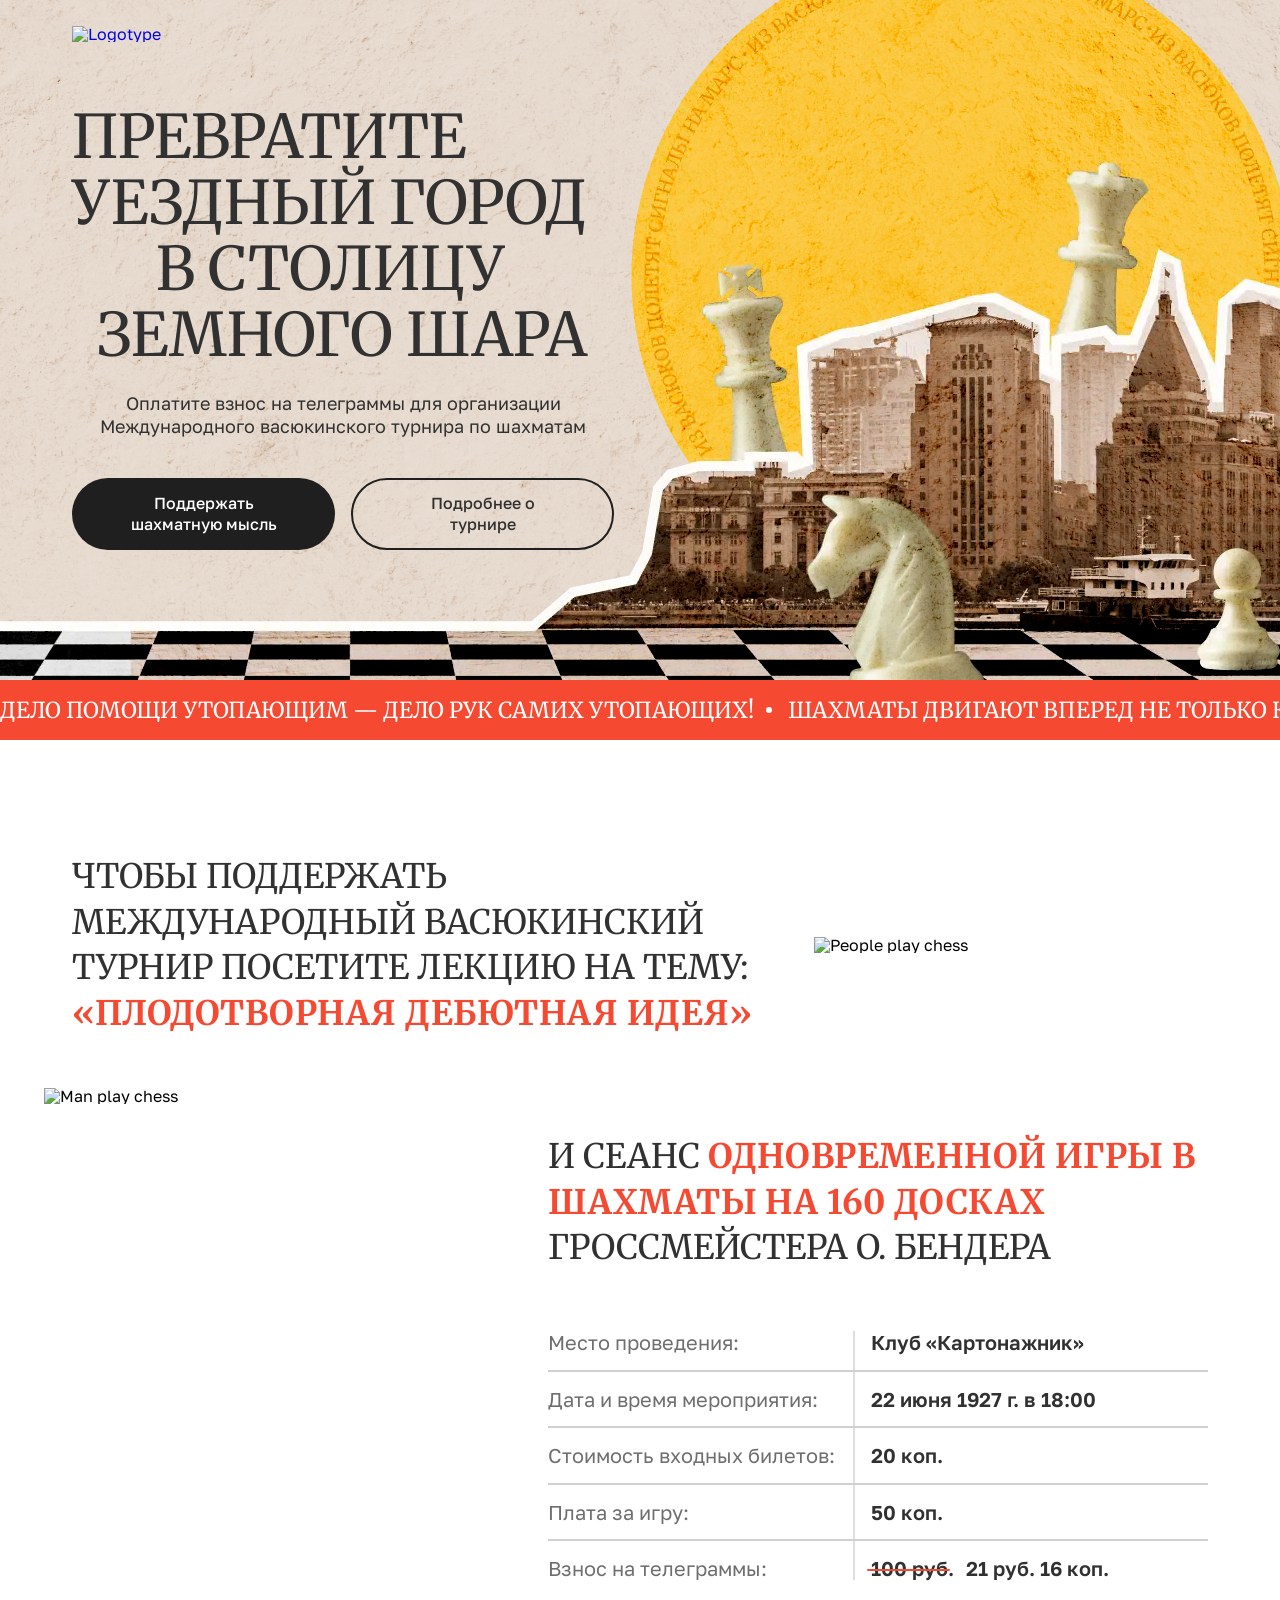
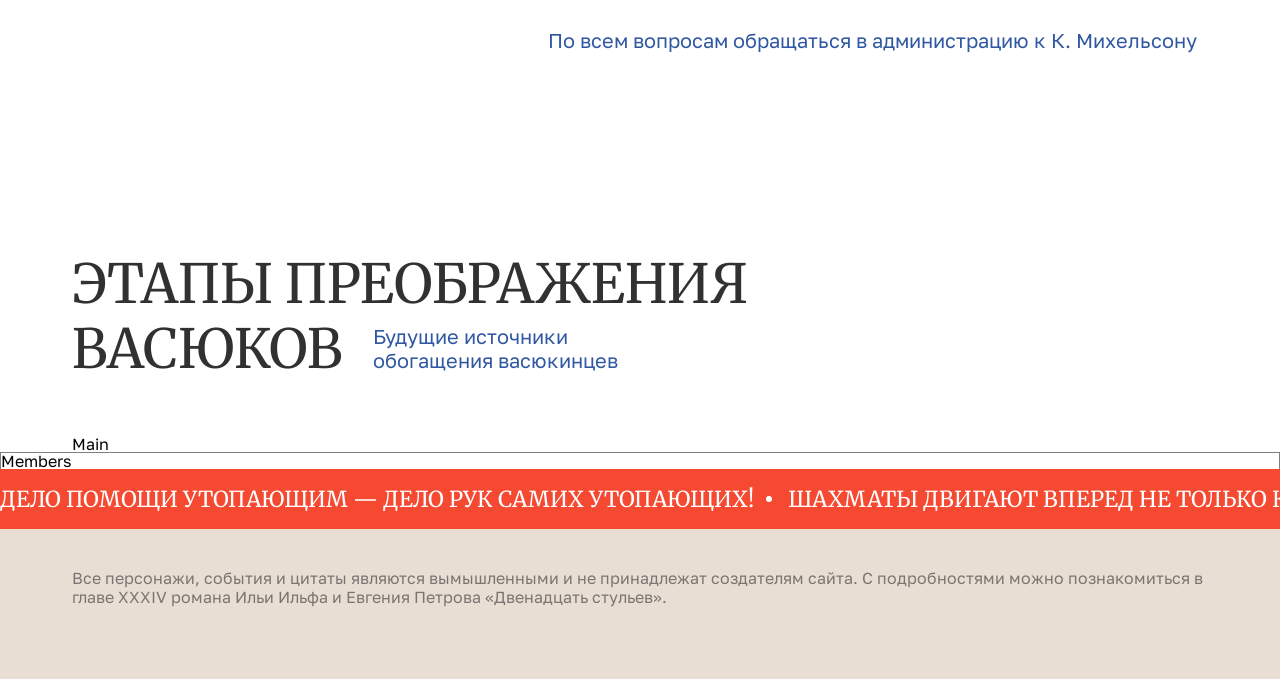
==== commit 8981b184: "stages_header complite" ====
--- a/app/index.html
+++ b/app/index.html
@@ -127,7 +127,7 @@
 
     <div class="stages__header">
       <h2>Этапы преображения Васюков</h2>
-      <p></p>
+      <p>Будущие источники обогащения васюкинцев</p>
     </div>
 
     <div class="stages__main">
--- a/app/css/style.min.css
+++ b/app/css/style.min.css
@@ -1 +1 @@
-@import"https://fonts.googleapis.com/css2?family=Golos+Text:wght@400;500;600;700&family=Merriweather&family=Montserrat:wght@500;600&display=swap";:root{--mainColor: #313131}body{font-family:"Golos Text",sans-serif}.container{--width: 1222px;--padding: 72px;max-width:calc(var(--width) + var(--padding)*2);margin:0 auto;padding:0 var(--padding)}@media(max-width: 1200px){.container{--padding: 8vw}}@media(max-width: 375px){.container{--padding: 20px}}.header{padding:26px 0 132px 0;position:relative;background-color:#e9ded4}@media(max-width: 1366px){.header{padding:26px 0 130px 0}}@media(max-width: 1200px){.header{padding:96px 0 130px 0}}@media(max-width: 375px){.header{padding:18px 0 291px 0}}.header::after{content:"";position:absolute;top:0;left:0;width:100%;height:100%;background:url(../images/header_bg.webp),#e9ded4 50%/cover no-repeat;mix-blend-mode:color-burn}.header::before{content:"";position:absolute;left:0;bottom:0;background-image:url("../images/header_image_1920.webp");background-position:center;background-repeat:no-repeat;width:100%;height:100%}@media(max-width: 1200px){.header::before{background-image:url("../images/header_image_1366.webp")}}@media(max-width: 375px){.header::before{background-image:url("../images/header_image_375.webp");background-position:bottom center}}.header .logotype{position:relative;z-index:1}@media(max-width: 1200px){.header .logotype img{min-width:213px;width:34vw}}@media(max-width: 375px){.header .logotype img{width:213px;height:32px}}.header .content{margin-top:62px;max-width:542px;position:relative;z-index:1}@media(max-width: 1200px){.header .content{margin-top:80px}}@media(max-width: 375px){.header .content{margin-top:40px}}.header .content__title{color:#060606}@media(max-width: 1366px){.header .content__title{color:var(--mainColor)}}.header .content__title h1{display:inline-block;font-family:"Merriweather",serif;font-size:60px;font-weight:400;line-height:1.1;text-transform:uppercase}@media(max-width: 1200px){.header .content__title h1{font-size:clamp(28px,5vw,60px)}}@media(max-width: 375px){.header .content__title h1{width:100%;font-size:9.6vw;height:160px}}.header .content__title h1 span:nth-child(2){letter-spacing:2px}@media(max-width: 375px){.header .content__title h1 span:nth-child(2){letter-spacing:1.236px}}.header .content__title h1 span:nth-child(4){display:block;text-align:center}@media(max-width: 375px){.header .content__title h1 span:nth-child(4){margin-top:2px;margin-left:6px}}.header .content__title h1 span:nth-child(5){display:block;text-align:right}.header .content__description{margin-top:24px}@media(max-width: 1200px){.header .content__description{display:none}}@media(max-width: 375px){.header .content__description{display:block}}.header .content__description p{height:46px;font-family:"Montserrat",sans-serif;color:#151515;text-align:center;font-size:18px;font-weight:500;line-height:1.3}@media(max-width: 1366px){.header .content__description p{font-family:"Golos Text",sans-serif;color:var(--mainColor);font-weight:400}}@media(max-width: 375px){.header .content__description p{text-align:left;height:69px;font-size:4.8vw}}.header .content__btns{margin-top:40px;display:flex;gap:16px}@media(max-width: 1200px){.header .content__btns{display:none}}@media(max-width: 375px){.header .content__btns{display:grid;margin-top:32px;gap:14px}}.header .content__btns a{width:263px;height:70px;display:flex;padding:20px 49px;justify-content:center;align-items:center;border-radius:66px;font-family:"Montserrat",sans-serif;font-size:16px;font-weight:600;line-height:1.2;text-align:center}@media(max-width: 1366px){.header .content__btns a{height:72px;font-family:"Golos Text",sans-serif;font-weight:500;line-height:1.3}}@media(max-width: 375px){.header .content__btns a{width:100%;height:47px;display:inline-flex;padding:18px 20px;font-size:4.27vw}}.header .content__btns a:nth-child(1){color:#fff;background-color:#1f1f1f}.header .content__btns a:nth-child(1):hover{color:#1f1f1f;background-color:#fbce51}.header .content__btns a:nth-child(2){color:#303030;border:2px solid #1f1f1f}@media(max-width: 375px){.header .content__btns a:nth-child(2){border:none;background-color:#fff;padding-left:30px}}.header .content__btns a:nth-child(2):hover{color:#fff;background-color:#1f1f1f}.running-line{background-color:#f54932;padding:18px 0;overflow:hidden}@media(max-width: 375px){.running-line{padding:10px 0}}.running-line__container{max-width:2335px;margin:0 auto;display:flex}.running-line__container span{margin-right:30px;position:relative;color:#fff;font-family:"Merriweather",serif;font-size:22px;font-weight:400;line-height:1.1;text-transform:uppercase;white-space:nowrap}@media(max-width: 375px){.running-line__container span{font-size:16px}}.running-line__container span::before{content:"";position:absolute;width:6px;height:6px;border-radius:50%;background-color:#fff;top:50%;transform:translateY(-50%);right:-18px}.support{padding:80px 0 100px 0}@media(max-width: 375px){.support{padding:48px 0 60px 0}}.support__wrapper{display:grid;gap:64px}@media(max-width: 375px){.support__wrapper{gap:21px}}.support__header{position:relative;min-height:250px;display:flex;align-items:center}@media(max-width: 1200px){.support__header{min-height:auto}}.support__header div{max-width:764px}@media(max-width: 1366px){.support__header div{max-width:55.93vw}}@media(max-width: 1200px){.support__header div{max-width:100%}}.support__header p{display:inline;color:var(--mainColor);font-family:"Merriweather",serif;font-size:36px;font-weight:400;line-height:1.35;text-transform:uppercase}@media(max-width: 1366px){.support__header p{font-size:clamp(30px,2.64vw,36px)}}@media(max-width: 1200px){.support__header p{display:grid;text-align:center}}@media(max-width: 375px){.support__header p{text-align:left;font-size:7.47vw;line-height:1.36}}.support__header p span{color:#f54932;font-weight:700;letter-spacing:.5px}@media(max-width: 375px){.support__header p span{letter-spacing:.4px}}.support__header img{position:absolute;top:50%;transform:translate(0%, -50%);right:0;width:394px}@media(max-width: 1200px){.support__header img{position:relative;transform:none;margin:48px auto;max-width:394px;width:100%}}@media(max-width: 375px){.support__header img{margin:24px auto 24.44px auto}}.support__main{position:relative}.support__main-imageWrap{position:absolute;top:-46px;left:-28px}@media(max-width: 1366px){.support__main-imageWrap{width:38.8vw}}@media(max-width: 1200px){.support__main-imageWrap{position:relative;margin:0 auto;max-width:530px;width:100%;top:unset;left:unset}}@media(max-width: 375px){.support__main-imageWrap{margin:0 -20px;width:calc(100% + 40px)}}.support__main-textWrap{max-width:704px;margin:0 0 0 auto}@media(max-width: 1366px){.support__main-textWrap{max-width:51.54vw}}@media(max-width: 1200px){.support__main-textWrap{max-width:100%}}@media(max-width: 375px){.support__main-textWrap{margin-top:9px}}.support__main-header p{max-width:680px;color:var(--mainColor);font-family:"Merriweather",serif;font-size:36px;font-weight:400;line-height:1.35;text-transform:uppercase}@media(max-width: 1366px){.support__main-header p{font-size:clamp(30px,2.64vw,36px);max-width:none}}@media(max-width: 1200px){.support__main-header p{text-align:center}}@media(max-width: 375px){.support__main-header p{text-align:left;font-size:7.47vw}}.support__main-header p span{color:#f54932;font-weight:700;letter-spacing:.4px}.support__main-content{margin-top:60px;display:flex;flex-direction:column;color:var(--mainColor);font-size:20px;font-weight:400;line-height:1.13;white-space:nowrap}@media(max-width: 375px){.support__main-content{margin-top:29px}}.support__main-content-row{display:flex;border-bottom:2px solid #d0d0d0}@media(max-width: 1200px){.support__main-content-row{padding:16px 0;flex-wrap:wrap;gap:12px}}.support__main-content-row div{padding:16px}@media(max-width: 1200px){.support__main-content-row div{padding:0px}}.support__main-content-row div:nth-child(odd){min-width:307px;border-right:2px solid #d0d0d0;padding-left:0px;opacity:.7}@media(max-width: 1200px){.support__main-content-row div:nth-child(odd){border-right:none;min-width:unset}}.support__main-content-row div:nth-child(even){width:100%;font-weight:600}@media(max-width: 1200px){.support__main-content-row div:nth-child(even){width:unset}}.support__main-content-row:nth-child(1) div{padding-top:0px}.support__main-content-row:nth-child(5){border-bottom:none}.support__main-content-row:nth-child(5) div{padding-bottom:0px}.support__main-content-row:nth-child(5) div:nth-child(2){display:flex;gap:12px}.support__main-content-row:nth-child(5) div:nth-child(2) p:nth-child(1){position:relative}.support__main-content-row:nth-child(5) div:nth-child(2) p:nth-child(1)::before{position:absolute;content:"";top:50%;left:-4px;width:100%;height:2px;background-color:#f54932;border-radius:2px}.support__main-footer{margin-top:48px}@media(max-width: 375px){.support__main-footer{margin-top:29px}}.support__main-footer p{color:#3057a2;font-size:20px;font-weight:400;line-height:1.2}@media(max-width: 375px){.support__main-footer p{font-size:18px}}.stages{padding:100px 0 0 0}@media(max-width: 375px){.stages{padding:60px 0 0 0}}.stages__main{margin-top:54px}@media(max-width: 375px){.stages__main{margin-top:148px}}.members{border:1px solid gray;border-bottom:none}.footer{padding:40px 0 72px 0;background-color:#e9ded4}@media(max-width: 375px){.footer{padding:40px 0 60px 0}}.footer p{color:var(--mainColor);font-size:16px;font-weight:400;line-height:1.2;opacity:.6}+@import"https://fonts.googleapis.com/css2?family=Golos+Text:wght@400;500;600;700&family=Merriweather&family=Montserrat:wght@500;600&display=swap";:root{--mainColor: #313131}body{font-family:"Golos Text",sans-serif}.container{--width: 1222px;--padding: 72px;max-width:calc(var(--width) + var(--padding)*2);margin:0 auto;padding:0 var(--padding)}@media(max-width: 1200px){.container{--padding: 8vw}}@media(max-width: 375px){.container{--padding: 20px}}.header{padding:26px 0 132px 0;position:relative;background-color:#e9ded4}@media(max-width: 1366px){.header{padding:26px 0 130px 0}}@media(max-width: 1200px){.header{padding:96px 0 130px 0}}@media(max-width: 375px){.header{padding:18px 0 291px 0}}.header::after{content:"";position:absolute;top:0;left:0;width:100%;height:100%;background:url(../images/header_bg.webp),#e9ded4 50%/cover no-repeat;mix-blend-mode:color-burn}.header::before{content:"";position:absolute;left:0;bottom:0;background-image:url("../images/header_image_1920.webp");background-position:center;background-repeat:no-repeat;width:100%;height:100%}@media(max-width: 1200px){.header::before{background-image:url("../images/header_image_1366.webp")}}@media(max-width: 375px){.header::before{background-image:url("../images/header_image_375.webp");background-position:bottom center}}.header .logotype{position:relative;z-index:1}@media(max-width: 1200px){.header .logotype img{min-width:213px;width:34vw}}@media(max-width: 375px){.header .logotype img{width:213px;height:32px}}.header .content{margin-top:62px;max-width:542px;position:relative;z-index:1}@media(max-width: 1200px){.header .content{margin-top:80px}}@media(max-width: 375px){.header .content{margin-top:40px}}.header .content__title{color:#060606}@media(max-width: 1366px){.header .content__title{color:var(--mainColor)}}.header .content__title h1{display:inline-block;font-family:"Merriweather",serif;font-size:60px;font-weight:400;line-height:1.1;text-transform:uppercase}@media(max-width: 1200px){.header .content__title h1{font-size:clamp(28px,5vw,60px)}}@media(max-width: 375px){.header .content__title h1{width:100%;font-size:9.6vw;height:160px}}.header .content__title h1 span:nth-child(2){letter-spacing:2px}@media(max-width: 375px){.header .content__title h1 span:nth-child(2){letter-spacing:1.236px}}.header .content__title h1 span:nth-child(4){display:block;text-align:center}@media(max-width: 375px){.header .content__title h1 span:nth-child(4){margin-top:2px;margin-left:6px}}.header .content__title h1 span:nth-child(5){display:block;text-align:right}.header .content__description{margin-top:24px}@media(max-width: 1200px){.header .content__description{display:none}}@media(max-width: 375px){.header .content__description{display:block}}.header .content__description p{height:46px;font-family:"Montserrat",sans-serif;color:#151515;text-align:center;font-size:18px;font-weight:500;line-height:1.3}@media(max-width: 1366px){.header .content__description p{font-family:"Golos Text",sans-serif;color:var(--mainColor);font-weight:400}}@media(max-width: 375px){.header .content__description p{text-align:left;height:69px;font-size:4.8vw}}.header .content__btns{margin-top:40px;display:flex;gap:16px}@media(max-width: 1200px){.header .content__btns{display:none}}@media(max-width: 375px){.header .content__btns{display:grid;margin-top:32px;gap:14px}}.header .content__btns a{width:263px;height:70px;display:flex;padding:20px 49px;justify-content:center;align-items:center;border-radius:66px;font-family:"Montserrat",sans-serif;font-size:16px;font-weight:600;line-height:1.2;text-align:center}@media(max-width: 1366px){.header .content__btns a{height:72px;font-family:"Golos Text",sans-serif;font-weight:500;line-height:1.3}}@media(max-width: 375px){.header .content__btns a{width:100%;height:47px;display:inline-flex;padding:18px 20px;font-size:4.27vw}}.header .content__btns a:nth-child(1){color:#fff;background-color:#1f1f1f}.header .content__btns a:nth-child(1):hover{color:#1f1f1f;background-color:#fbce51}.header .content__btns a:nth-child(2){color:#303030;border:2px solid #1f1f1f}@media(max-width: 375px){.header .content__btns a:nth-child(2){border:none;background-color:#fff;padding-left:30px}}.header .content__btns a:nth-child(2):hover{color:#fff;background-color:#1f1f1f}.running-line{background-color:#f54932;padding:18px 0;overflow:hidden}@media(max-width: 375px){.running-line{padding:10px 0}}.running-line__container{max-width:2335px;margin:0 auto;display:flex}.running-line__container span{margin-right:30px;position:relative;color:#fff;font-family:"Merriweather",serif;font-size:22px;font-weight:400;line-height:1.1;text-transform:uppercase;white-space:nowrap}@media(max-width: 375px){.running-line__container span{font-size:16px}}.running-line__container span::before{content:"";position:absolute;width:6px;height:6px;border-radius:50%;background-color:#fff;top:50%;transform:translateY(-50%);right:-18px}.support{padding:80px 0 100px 0}@media(max-width: 375px){.support{padding:48px 0 60px 0}}.support__wrapper{display:grid;gap:64px}@media(max-width: 375px){.support__wrapper{gap:21px}}.support__header{position:relative;min-height:250px;display:flex;align-items:center}@media(max-width: 1200px){.support__header{min-height:auto}}.support__header div{max-width:764px}@media(max-width: 1366px){.support__header div{max-width:55.93vw}}@media(max-width: 1200px){.support__header div{max-width:100%}}.support__header p{display:inline;color:var(--mainColor);font-family:"Merriweather",serif;font-size:36px;font-weight:400;line-height:1.35;text-transform:uppercase}@media(max-width: 1366px){.support__header p{font-size:clamp(30px,2.64vw,36px)}}@media(max-width: 1200px){.support__header p{display:grid;text-align:center}}@media(max-width: 375px){.support__header p{text-align:left;font-size:7.47vw;line-height:1.36}}.support__header p span{color:#f54932;font-weight:700;letter-spacing:.5px}@media(max-width: 375px){.support__header p span{letter-spacing:.4px}}.support__header img{position:absolute;top:50%;transform:translate(0%, -50%);right:0;width:394px}@media(max-width: 1200px){.support__header img{position:relative;transform:none;margin:48px auto;max-width:394px;width:100%}}@media(max-width: 375px){.support__header img{margin:24px auto 24.44px auto}}.support__main{position:relative}.support__main-imageWrap{position:absolute;top:-46px;left:-28px}@media(max-width: 1366px){.support__main-imageWrap{width:38.8vw}}@media(max-width: 1200px){.support__main-imageWrap{position:relative;margin:0 auto;max-width:530px;width:100%;top:unset;left:unset}}@media(max-width: 375px){.support__main-imageWrap{margin:0 -20px;width:calc(100% + 40px)}}.support__main-textWrap{max-width:704px;margin:0 0 0 auto}@media(max-width: 1366px){.support__main-textWrap{max-width:51.54vw}}@media(max-width: 1200px){.support__main-textWrap{max-width:100%}}@media(max-width: 375px){.support__main-textWrap{margin-top:9px}}.support__main-header p{max-width:680px;color:var(--mainColor);font-family:"Merriweather",serif;font-size:36px;font-weight:400;line-height:1.35;text-transform:uppercase}@media(max-width: 1366px){.support__main-header p{font-size:clamp(30px,2.64vw,36px);max-width:none}}@media(max-width: 1200px){.support__main-header p{text-align:center}}@media(max-width: 375px){.support__main-header p{text-align:left;font-size:7.47vw}}.support__main-header p span{color:#f54932;font-weight:700;letter-spacing:.4px}.support__main-content{margin-top:60px;display:flex;flex-direction:column;color:var(--mainColor);font-size:20px;font-weight:400;line-height:1.13;white-space:nowrap}@media(max-width: 375px){.support__main-content{margin-top:29px}}.support__main-content-row{display:flex;border-bottom:2px solid #d0d0d0}@media(max-width: 1200px){.support__main-content-row{padding:16px 0;flex-wrap:wrap;gap:12px}}.support__main-content-row div{padding:16px}@media(max-width: 1200px){.support__main-content-row div{padding:0px}}.support__main-content-row div:nth-child(odd){min-width:307px;border-right:2px solid #d0d0d0;padding-left:0px;opacity:.7}@media(max-width: 1200px){.support__main-content-row div:nth-child(odd){border-right:none;min-width:unset}}.support__main-content-row div:nth-child(even){width:100%;font-weight:600}@media(max-width: 1200px){.support__main-content-row div:nth-child(even){width:unset}}.support__main-content-row:nth-child(1) div{padding-top:0px}.support__main-content-row:nth-child(5){border-bottom:none}.support__main-content-row:nth-child(5) div{padding-bottom:0px}.support__main-content-row:nth-child(5) div:nth-child(2){display:flex;gap:12px}.support__main-content-row:nth-child(5) div:nth-child(2) p:nth-child(1){position:relative}.support__main-content-row:nth-child(5) div:nth-child(2) p:nth-child(1)::before{position:absolute;content:"";top:50%;left:-4px;width:100%;height:2px;background-color:#f54932;border-radius:2px}.support__main-footer{margin-top:48px}@media(max-width: 375px){.support__main-footer{margin-top:29px}}.support__main-footer p{color:#3057a2;font-size:20px;font-weight:400;line-height:1.2}@media(max-width: 375px){.support__main-footer p{font-size:18px}}.stages{padding:100px 0 0 0}@media(max-width: 375px){.stages{padding:60px 0 0 0}}.stages__header{position:relative;max-width:806px}@media(max-width: 1200px){.stages__header{max-width:unset}}.stages__header h2{color:var(--mainColor);font-family:"Merriweather",serif;font-size:54px;font-weight:400;line-height:1.2;text-transform:uppercase}@media(max-width: 1200px){.stages__header h2{font-size:clamp(36px,4.5vw,54px)}}@media(max-width: 375px){.stages__header h2{font-size:clamp(28px,9.6vw,36px);line-height:1.1}}.stages__header p{position:absolute;top:72px;left:301px;width:280px;color:#3057a2;font-size:20px;font-weight:400;line-height:1.2}@media(max-width: 1200px){.stages__header p{margin-top:14px;position:relative;top:unset;left:unset;width:unset}}@media(max-width: 375px){.stages__header p{font-size:18px}}.stages__main{margin-top:54px}@media(max-width: 375px){.stages__main{margin-top:148px}}.members{border:1px solid gray;border-bottom:none}.footer{padding:40px 0 72px 0;background-color:#e9ded4}@media(max-width: 375px){.footer{padding:40px 0 60px 0}}.footer p{color:var(--mainColor);font-size:16px;font-weight:400;line-height:1.2;opacity:.6}
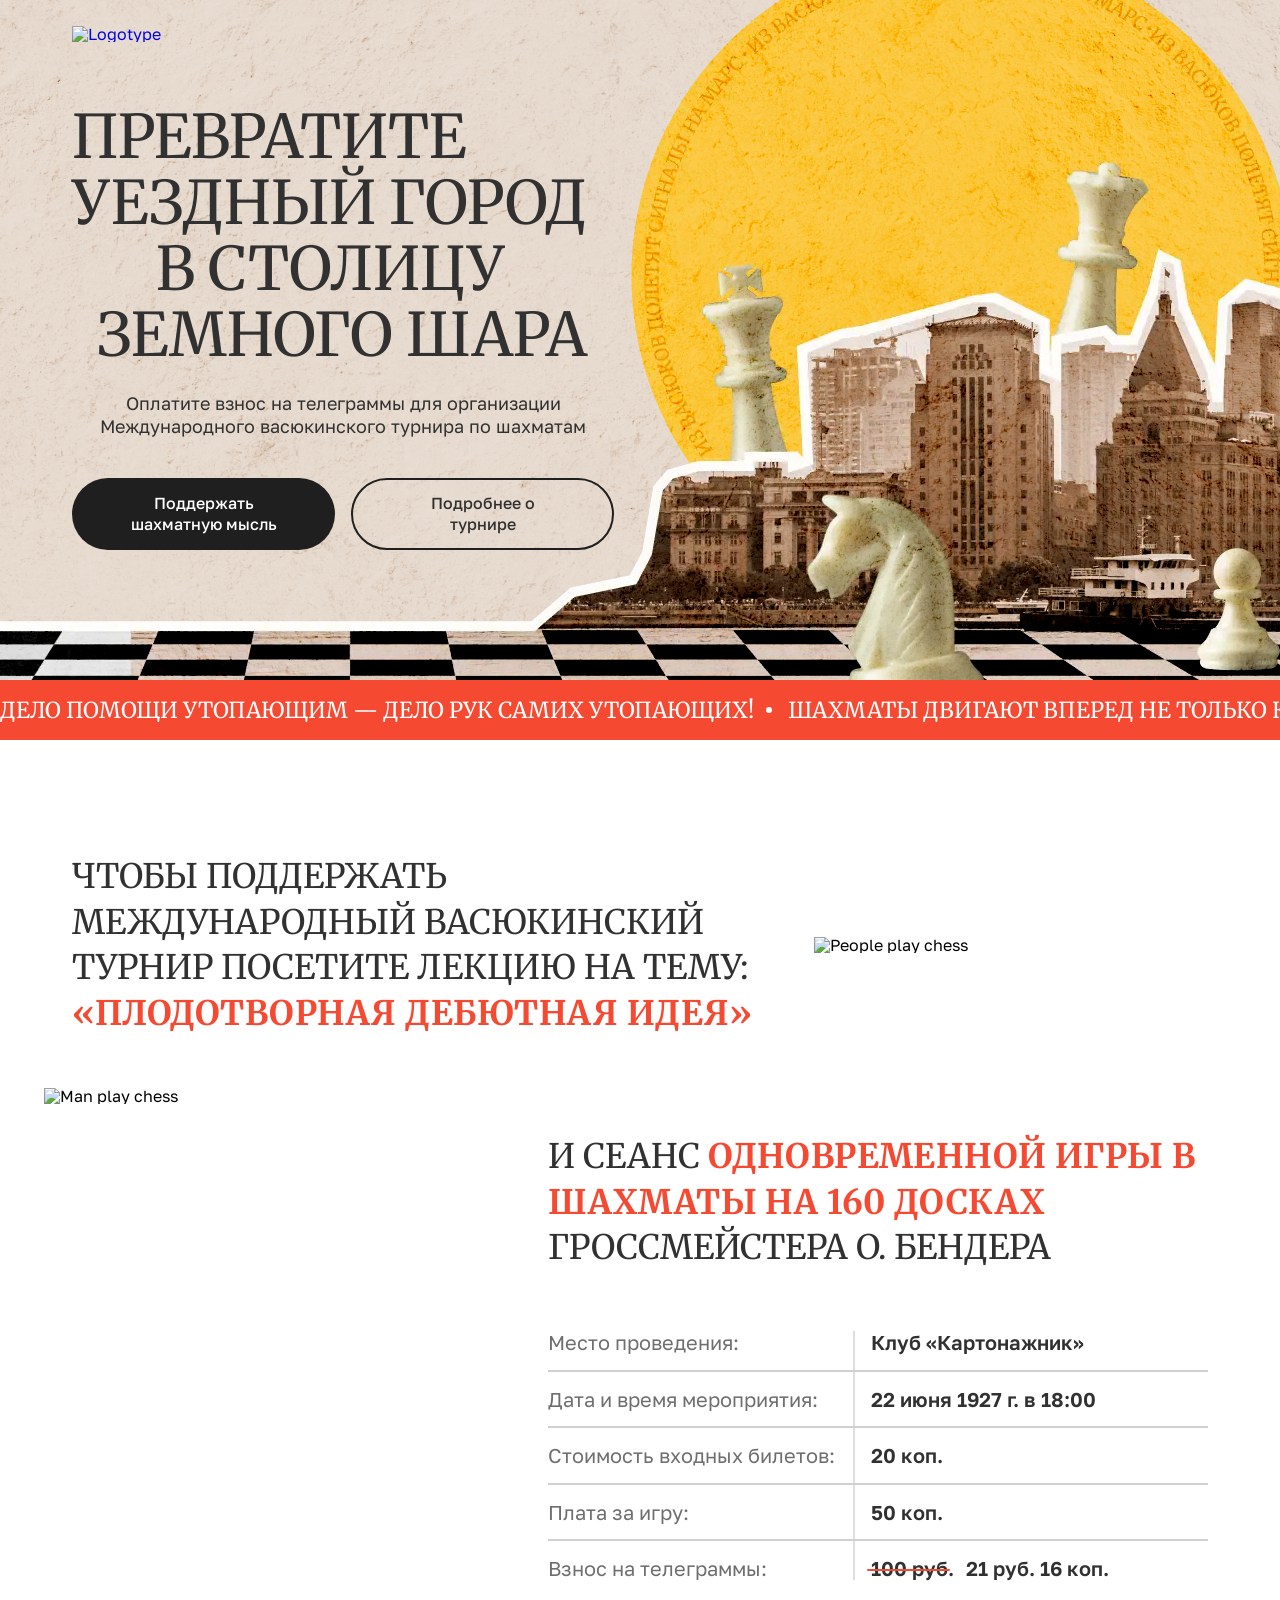
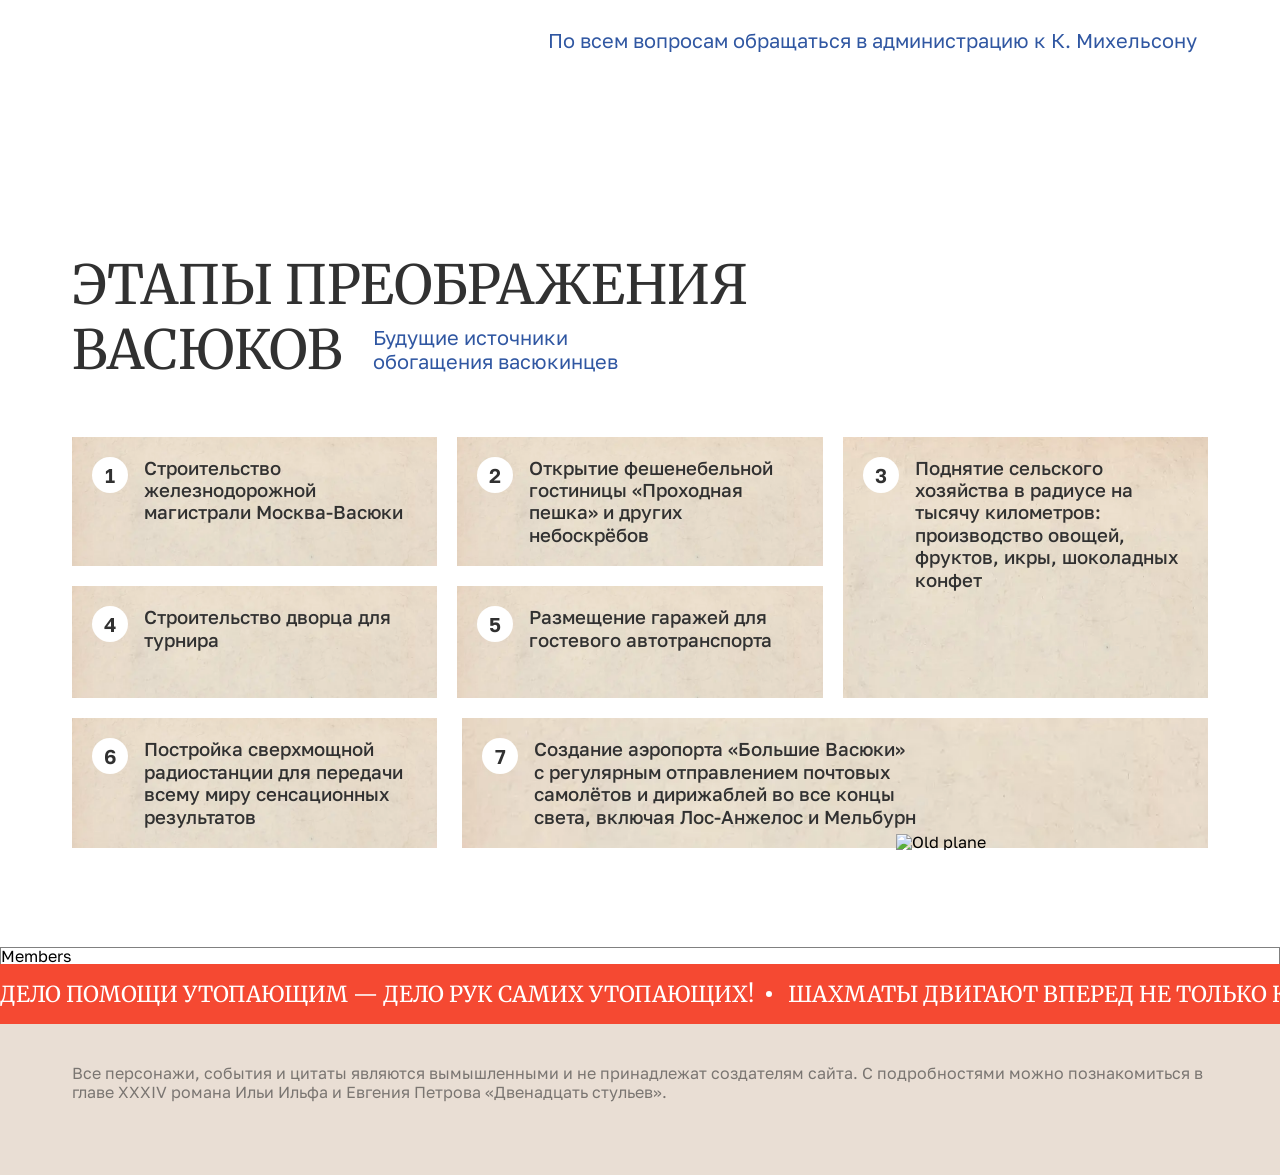
==== commit ecbf4155: "Stages complite, адаптив и js" ====
--- a/app/index.html
+++ b/app/index.html
@@ -131,7 +131,94 @@
     </div>
 
     <div class="stages__main">
-      Main
+
+      <div class="stages__main-1 stages__item stages__item-active">
+        <div class="card">
+          <div>1</div>
+          <p>Строительство железнодорожной магистрали Москва-Васюки</p>
+        </div>
+        <div class="card">
+          <div>2</div>
+          <p>Открытие фешенебельной гостиницы «Проходная пешка» и других небоскрёбов</p>
+        </div>
+      </div>
+
+      <div class="stages__main-2 card stages__item">
+        <div>3</div>
+        <p>Поднятие сельского хозяйства в радиусе на тысячу километров: производство овощей, фруктов, икры, шоколадных
+          конфет</p>
+      </div>
+
+      <div class="stages__main-3 stages__item">
+        <div class="card">
+          <div>4</div>
+          <p>Строительство дворца для турнира</p>
+        </div>
+        <div class="card">
+          <div>5</div>
+          <p>Размещение гаражей для гостевого автотранспорта</p>
+        </div>
+      </div>
+
+      <div class="stages__main-4 card stages__item">
+        <div>6</div>
+        <p>Постройка сверхмощной радиостанции для передачи всему миру сенсационных результатов</p>
+      </div>
+
+      <div class="stages__main-5 card stages__item">
+        <div>7</div>
+        <p>Создание аэропорта «Большие Васюки» с регулярным отправлением почтовых самолётов и дирижаблей во все концы
+          света, включая Лос-Анжелос и Мельбурн</p>
+      </div>
+
+      <div class="stages__controls">
+
+        <button class="stages__left-btn" disabled>
+          <svg width="36" height="36" viewBox="0 0 36 36" fill="none" xmlns="http://www.w3.org/2000/svg">
+            <circle cx="18" cy="18" r="18" transform="rotate(-180 18 18)" fill="#313131" />
+            <path d="M20.0767 24.923L13.1536 17.9999L20.0767 11.0768" stroke="#ffffff" stroke-width="1.63636"
+              stroke-linecap="square" />
+          </svg>
+        </button>
+
+        <div class="stages__dots">
+
+          <svg class="stages__dots-active" xmlns="http://www.w3.org/2000/svg" width="10" height="10" viewBox="0 0 10 10"
+            fill="none">
+            <circle cx="5" cy="5" r="5" fill="#D9D9D9" />
+          </svg>
+
+          <svg xmlns="http://www.w3.org/2000/svg" width="10" height="10" viewBox="0 0 10 10" fill="none">
+            <circle cx="5" cy="5" r="5" fill="#D9D9D9" />
+          </svg>
+
+          <svg xmlns="http://www.w3.org/2000/svg" width="10" height="10" viewBox="0 0 10 10" fill="none">
+            <circle cx="5" cy="5" r="5" fill="#D9D9D9" />
+          </svg>
+
+          <svg xmlns="http://www.w3.org/2000/svg" width="10" height="10" viewBox="0 0 10 10" fill="none">
+            <circle cx="5" cy="5" r="5" fill="#D9D9D9" />
+          </svg>
+
+          <svg xmlns="http://www.w3.org/2000/svg" width="10" height="10" viewBox="0 0 10 10" fill="none">
+            <circle cx="5" cy="5" r="5" fill="#D9D9D9" />
+          </svg>
+        </div>
+
+        <button class="stages__right-btn">
+          <svg width="36" height="36" viewBox="0 0 36 36" fill="none" xmlns="http://www.w3.org/2000/svg">
+            <circle cx="18" cy="18" r="18" fill="#313131" />
+            <path d="M15.9233 11.0769L22.8464 18L15.9233 24.9231" stroke="#ffffff" stroke-width="1.63636"
+              stroke-linecap="square" />
+          </svg>
+        </button>
+
+      </div>
+
+      <div class="stages__main-image">
+        <img src="../images/stages_plane.webp" alt="Old plane">
+      </div>
+
     </div>
 
   </div>
--- a/app/css/style.min.css
+++ b/app/css/style.min.css
@@ -1 +1 @@
-@import"https://fonts.googleapis.com/css2?family=Golos+Text:wght@400;500;600;700&family=Merriweather&family=Montserrat:wght@500;600&display=swap";:root{--mainColor: #313131}body{font-family:"Golos Text",sans-serif}.container{--width: 1222px;--padding: 72px;max-width:calc(var(--width) + var(--padding)*2);margin:0 auto;padding:0 var(--padding)}@media(max-width: 1200px){.container{--padding: 8vw}}@media(max-width: 375px){.container{--padding: 20px}}.header{padding:26px 0 132px 0;position:relative;background-color:#e9ded4}@media(max-width: 1366px){.header{padding:26px 0 130px 0}}@media(max-width: 1200px){.header{padding:96px 0 130px 0}}@media(max-width: 375px){.header{padding:18px 0 291px 0}}.header::after{content:"";position:absolute;top:0;left:0;width:100%;height:100%;background:url(../images/header_bg.webp),#e9ded4 50%/cover no-repeat;mix-blend-mode:color-burn}.header::before{content:"";position:absolute;left:0;bottom:0;background-image:url("../images/header_image_1920.webp");background-position:center;background-repeat:no-repeat;width:100%;height:100%}@media(max-width: 1200px){.header::before{background-image:url("../images/header_image_1366.webp")}}@media(max-width: 375px){.header::before{background-image:url("../images/header_image_375.webp");background-position:bottom center}}.header .logotype{position:relative;z-index:1}@media(max-width: 1200px){.header .logotype img{min-width:213px;width:34vw}}@media(max-width: 375px){.header .logotype img{width:213px;height:32px}}.header .content{margin-top:62px;max-width:542px;position:relative;z-index:1}@media(max-width: 1200px){.header .content{margin-top:80px}}@media(max-width: 375px){.header .content{margin-top:40px}}.header .content__title{color:#060606}@media(max-width: 1366px){.header .content__title{color:var(--mainColor)}}.header .content__title h1{display:inline-block;font-family:"Merriweather",serif;font-size:60px;font-weight:400;line-height:1.1;text-transform:uppercase}@media(max-width: 1200px){.header .content__title h1{font-size:clamp(28px,5vw,60px)}}@media(max-width: 375px){.header .content__title h1{width:100%;font-size:9.6vw;height:160px}}.header .content__title h1 span:nth-child(2){letter-spacing:2px}@media(max-width: 375px){.header .content__title h1 span:nth-child(2){letter-spacing:1.236px}}.header .content__title h1 span:nth-child(4){display:block;text-align:center}@media(max-width: 375px){.header .content__title h1 span:nth-child(4){margin-top:2px;margin-left:6px}}.header .content__title h1 span:nth-child(5){display:block;text-align:right}.header .content__description{margin-top:24px}@media(max-width: 1200px){.header .content__description{display:none}}@media(max-width: 375px){.header .content__description{display:block}}.header .content__description p{height:46px;font-family:"Montserrat",sans-serif;color:#151515;text-align:center;font-size:18px;font-weight:500;line-height:1.3}@media(max-width: 1366px){.header .content__description p{font-family:"Golos Text",sans-serif;color:var(--mainColor);font-weight:400}}@media(max-width: 375px){.header .content__description p{text-align:left;height:69px;font-size:4.8vw}}.header .content__btns{margin-top:40px;display:flex;gap:16px}@media(max-width: 1200px){.header .content__btns{display:none}}@media(max-width: 375px){.header .content__btns{display:grid;margin-top:32px;gap:14px}}.header .content__btns a{width:263px;height:70px;display:flex;padding:20px 49px;justify-content:center;align-items:center;border-radius:66px;font-family:"Montserrat",sans-serif;font-size:16px;font-weight:600;line-height:1.2;text-align:center}@media(max-width: 1366px){.header .content__btns a{height:72px;font-family:"Golos Text",sans-serif;font-weight:500;line-height:1.3}}@media(max-width: 375px){.header .content__btns a{width:100%;height:47px;display:inline-flex;padding:18px 20px;font-size:4.27vw}}.header .content__btns a:nth-child(1){color:#fff;background-color:#1f1f1f}.header .content__btns a:nth-child(1):hover{color:#1f1f1f;background-color:#fbce51}.header .content__btns a:nth-child(2){color:#303030;border:2px solid #1f1f1f}@media(max-width: 375px){.header .content__btns a:nth-child(2){border:none;background-color:#fff;padding-left:30px}}.header .content__btns a:nth-child(2):hover{color:#fff;background-color:#1f1f1f}.running-line{background-color:#f54932;padding:18px 0;overflow:hidden}@media(max-width: 375px){.running-line{padding:10px 0}}.running-line__container{max-width:2335px;margin:0 auto;display:flex}.running-line__container span{margin-right:30px;position:relative;color:#fff;font-family:"Merriweather",serif;font-size:22px;font-weight:400;line-height:1.1;text-transform:uppercase;white-space:nowrap}@media(max-width: 375px){.running-line__container span{font-size:16px}}.running-line__container span::before{content:"";position:absolute;width:6px;height:6px;border-radius:50%;background-color:#fff;top:50%;transform:translateY(-50%);right:-18px}.support{padding:80px 0 100px 0}@media(max-width: 375px){.support{padding:48px 0 60px 0}}.support__wrapper{display:grid;gap:64px}@media(max-width: 375px){.support__wrapper{gap:21px}}.support__header{position:relative;min-height:250px;display:flex;align-items:center}@media(max-width: 1200px){.support__header{min-height:auto}}.support__header div{max-width:764px}@media(max-width: 1366px){.support__header div{max-width:55.93vw}}@media(max-width: 1200px){.support__header div{max-width:100%}}.support__header p{display:inline;color:var(--mainColor);font-family:"Merriweather",serif;font-size:36px;font-weight:400;line-height:1.35;text-transform:uppercase}@media(max-width: 1366px){.support__header p{font-size:clamp(30px,2.64vw,36px)}}@media(max-width: 1200px){.support__header p{display:grid;text-align:center}}@media(max-width: 375px){.support__header p{text-align:left;font-size:7.47vw;line-height:1.36}}.support__header p span{color:#f54932;font-weight:700;letter-spacing:.5px}@media(max-width: 375px){.support__header p span{letter-spacing:.4px}}.support__header img{position:absolute;top:50%;transform:translate(0%, -50%);right:0;width:394px}@media(max-width: 1200px){.support__header img{position:relative;transform:none;margin:48px auto;max-width:394px;width:100%}}@media(max-width: 375px){.support__header img{margin:24px auto 24.44px auto}}.support__main{position:relative}.support__main-imageWrap{position:absolute;top:-46px;left:-28px}@media(max-width: 1366px){.support__main-imageWrap{width:38.8vw}}@media(max-width: 1200px){.support__main-imageWrap{position:relative;margin:0 auto;max-width:530px;width:100%;top:unset;left:unset}}@media(max-width: 375px){.support__main-imageWrap{margin:0 -20px;width:calc(100% + 40px)}}.support__main-textWrap{max-width:704px;margin:0 0 0 auto}@media(max-width: 1366px){.support__main-textWrap{max-width:51.54vw}}@media(max-width: 1200px){.support__main-textWrap{max-width:100%}}@media(max-width: 375px){.support__main-textWrap{margin-top:9px}}.support__main-header p{max-width:680px;color:var(--mainColor);font-family:"Merriweather",serif;font-size:36px;font-weight:400;line-height:1.35;text-transform:uppercase}@media(max-width: 1366px){.support__main-header p{font-size:clamp(30px,2.64vw,36px);max-width:none}}@media(max-width: 1200px){.support__main-header p{text-align:center}}@media(max-width: 375px){.support__main-header p{text-align:left;font-size:7.47vw}}.support__main-header p span{color:#f54932;font-weight:700;letter-spacing:.4px}.support__main-content{margin-top:60px;display:flex;flex-direction:column;color:var(--mainColor);font-size:20px;font-weight:400;line-height:1.13;white-space:nowrap}@media(max-width: 375px){.support__main-content{margin-top:29px}}.support__main-content-row{display:flex;border-bottom:2px solid #d0d0d0}@media(max-width: 1200px){.support__main-content-row{padding:16px 0;flex-wrap:wrap;gap:12px}}.support__main-content-row div{padding:16px}@media(max-width: 1200px){.support__main-content-row div{padding:0px}}.support__main-content-row div:nth-child(odd){min-width:307px;border-right:2px solid #d0d0d0;padding-left:0px;opacity:.7}@media(max-width: 1200px){.support__main-content-row div:nth-child(odd){border-right:none;min-width:unset}}.support__main-content-row div:nth-child(even){width:100%;font-weight:600}@media(max-width: 1200px){.support__main-content-row div:nth-child(even){width:unset}}.support__main-content-row:nth-child(1) div{padding-top:0px}.support__main-content-row:nth-child(5){border-bottom:none}.support__main-content-row:nth-child(5) div{padding-bottom:0px}.support__main-content-row:nth-child(5) div:nth-child(2){display:flex;gap:12px}.support__main-content-row:nth-child(5) div:nth-child(2) p:nth-child(1){position:relative}.support__main-content-row:nth-child(5) div:nth-child(2) p:nth-child(1)::before{position:absolute;content:"";top:50%;left:-4px;width:100%;height:2px;background-color:#f54932;border-radius:2px}.support__main-footer{margin-top:48px}@media(max-width: 375px){.support__main-footer{margin-top:29px}}.support__main-footer p{color:#3057a2;font-size:20px;font-weight:400;line-height:1.2}@media(max-width: 375px){.support__main-footer p{font-size:18px}}.stages{padding:100px 0 0 0}@media(max-width: 375px){.stages{padding:60px 0 0 0}}.stages__header{position:relative;max-width:806px}@media(max-width: 1200px){.stages__header{max-width:unset}}.stages__header h2{color:var(--mainColor);font-family:"Merriweather",serif;font-size:54px;font-weight:400;line-height:1.2;text-transform:uppercase}@media(max-width: 1200px){.stages__header h2{font-size:clamp(36px,4.5vw,54px)}}@media(max-width: 375px){.stages__header h2{font-size:clamp(28px,9.6vw,36px);line-height:1.1}}.stages__header p{position:absolute;top:72px;left:301px;width:280px;color:#3057a2;font-size:20px;font-weight:400;line-height:1.2}@media(max-width: 1200px){.stages__header p{margin-top:14px;position:relative;top:unset;left:unset;width:unset}}@media(max-width: 375px){.stages__header p{font-size:18px}}.stages__main{margin-top:54px}@media(max-width: 375px){.stages__main{margin-top:148px}}.members{border:1px solid gray;border-bottom:none}.footer{padding:40px 0 72px 0;background-color:#e9ded4}@media(max-width: 375px){.footer{padding:40px 0 60px 0}}.footer p{color:var(--mainColor);font-size:16px;font-weight:400;line-height:1.2;opacity:.6}+@import"https://fonts.googleapis.com/css2?family=Golos+Text:wght@400;500;600;700&family=Merriweather&family=Montserrat:wght@500;600&display=swap";:root{--mainColor: #313131}body{font-family:"Golos Text",sans-serif}.container{--width: 1222px;--padding: 72px;max-width:calc(var(--width) + var(--padding)*2);margin:0 auto;padding:0 var(--padding)}@media(max-width: 1200px){.container{--padding: 8vw}}@media(max-width: 375px){.container{--padding: 20px}}.header{padding:26px 0 132px 0;position:relative;background-color:#e9ded4}@media(max-width: 1366px){.header{padding:26px 0 130px 0}}@media(max-width: 1200px){.header{padding:96px 0 130px 0}}@media(max-width: 375px){.header{padding:18px 0 291px 0}}.header::after{content:"";position:absolute;top:0;left:0;width:100%;height:100%;background:url(../images/header_bg.webp),#e9ded4 50%/cover no-repeat;mix-blend-mode:color-burn}.header::before{content:"";position:absolute;left:0;bottom:0;background-image:url("../images/header_image_1920.webp");background-position:center;background-repeat:no-repeat;width:100%;height:100%}@media(max-width: 1200px){.header::before{background-image:url("../images/header_image_1366.webp")}}@media(max-width: 375px){.header::before{background-image:url("../images/header_image_375.webp");background-position:bottom center}}.header .logotype{position:relative;z-index:1}@media(max-width: 1200px){.header .logotype img{min-width:213px;width:34vw}}@media(max-width: 375px){.header .logotype img{width:213px;height:32px}}.header .content{margin-top:62px;max-width:542px;position:relative;z-index:1}@media(max-width: 1200px){.header .content{margin-top:80px}}@media(max-width: 375px){.header .content{margin-top:40px}}.header .content__title{color:#060606}@media(max-width: 1366px){.header .content__title{color:var(--mainColor)}}.header .content__title h1{display:inline-block;font-family:"Merriweather",serif;font-size:60px;font-weight:400;line-height:1.1;text-transform:uppercase}@media(max-width: 1200px){.header .content__title h1{font-size:clamp(28px,5vw,60px)}}@media(max-width: 375px){.header .content__title h1{width:100%;font-size:9.6vw;height:160px}}.header .content__title h1 span:nth-child(2){letter-spacing:2px}@media(max-width: 375px){.header .content__title h1 span:nth-child(2){letter-spacing:1.236px}}.header .content__title h1 span:nth-child(4){display:block;text-align:center}@media(max-width: 375px){.header .content__title h1 span:nth-child(4){margin-top:2px;margin-left:6px}}.header .content__title h1 span:nth-child(5){display:block;text-align:right}.header .content__description{margin-top:24px}@media(max-width: 1200px){.header .content__description{display:none}}@media(max-width: 375px){.header .content__description{display:block}}.header .content__description p{height:46px;font-family:"Montserrat",sans-serif;color:#151515;text-align:center;font-size:18px;font-weight:500;line-height:1.3}@media(max-width: 1366px){.header .content__description p{font-family:"Golos Text",sans-serif;color:var(--mainColor);font-weight:400}}@media(max-width: 375px){.header .content__description p{text-align:left;height:69px;font-size:4.8vw}}.header .content__btns{margin-top:40px;display:flex;gap:16px}@media(max-width: 1200px){.header .content__btns{display:none}}@media(max-width: 375px){.header .content__btns{display:grid;margin-top:32px;gap:14px}}.header .content__btns a{width:263px;height:70px;display:flex;padding:20px 49px;justify-content:center;align-items:center;border-radius:66px;font-family:"Montserrat",sans-serif;font-size:16px;font-weight:600;line-height:1.2;text-align:center}@media(max-width: 1366px){.header .content__btns a{height:72px;font-family:"Golos Text",sans-serif;font-weight:500;line-height:1.3}}@media(max-width: 375px){.header .content__btns a{width:100%;height:47px;display:inline-flex;padding:18px 20px;font-size:4.27vw}}.header .content__btns a:nth-child(1){color:#fff;background-color:#1f1f1f}.header .content__btns a:nth-child(1):hover{color:#1f1f1f;background-color:#fbce51}.header .content__btns a:nth-child(2){color:#303030;border:2px solid #1f1f1f}@media(max-width: 375px){.header .content__btns a:nth-child(2){border:none;background-color:#fff;padding-left:30px}}.header .content__btns a:nth-child(2):hover{color:#fff;background-color:#1f1f1f}.running-line{background-color:#f54932;padding:18px 0;overflow:hidden}@media(max-width: 375px){.running-line{padding:10px 0}}.running-line__container{max-width:2335px;margin:0 auto;display:flex}.running-line__container span{margin-right:30px;position:relative;color:#fff;font-family:"Merriweather",serif;font-size:22px;font-weight:400;line-height:1.1;text-transform:uppercase;white-space:nowrap}@media(max-width: 375px){.running-line__container span{font-size:16px}}.running-line__container span::before{content:"";position:absolute;width:6px;height:6px;border-radius:50%;background-color:#fff;top:50%;transform:translateY(-50%);right:-18px}.support{padding:80px 0 100px 0}@media(max-width: 375px){.support{padding:48px 0 60px 0}}.support__wrapper{display:grid;gap:64px}@media(max-width: 375px){.support__wrapper{gap:21px}}.support__header{position:relative;min-height:250px;display:flex;align-items:center}@media(max-width: 1200px){.support__header{min-height:auto}}.support__header div{max-width:764px}@media(max-width: 1366px){.support__header div{max-width:55.93vw}}@media(max-width: 1200px){.support__header div{max-width:100%}}.support__header p{display:inline;color:var(--mainColor);font-family:"Merriweather",serif;font-size:36px;font-weight:400;line-height:1.35;text-transform:uppercase}@media(max-width: 1366px){.support__header p{font-size:clamp(30px,2.64vw,36px)}}@media(max-width: 1200px){.support__header p{display:grid;text-align:center}}@media(max-width: 375px){.support__header p{text-align:left;font-size:7.47vw;line-height:1.36}}.support__header p span{color:#f54932;font-weight:700;letter-spacing:.5px}@media(max-width: 375px){.support__header p span{letter-spacing:.4px}}.support__header img{position:absolute;top:50%;transform:translate(0%, -50%);right:0;width:394px}@media(max-width: 1200px){.support__header img{position:relative;transform:none;margin:48px auto;max-width:394px;width:100%}}@media(max-width: 375px){.support__header img{margin:24px auto 24.44px auto}}.support__main{position:relative}.support__main-imageWrap{position:absolute;top:-46px;left:-28px}@media(max-width: 1366px){.support__main-imageWrap{width:38.8vw}}@media(max-width: 1200px){.support__main-imageWrap{position:relative;margin:0 auto;max-width:530px;width:100%;top:unset;left:unset}}@media(max-width: 375px){.support__main-imageWrap{margin:0 -20px;width:calc(100% + 40px);max-width:100vw}}.support__main-textWrap{max-width:704px;margin:0 0 0 auto}@media(max-width: 1366px){.support__main-textWrap{max-width:51.54vw}}@media(max-width: 1200px){.support__main-textWrap{max-width:100%}}@media(max-width: 375px){.support__main-textWrap{margin-top:9px}}.support__main-header p{max-width:680px;color:var(--mainColor);font-family:"Merriweather",serif;font-size:36px;font-weight:400;line-height:1.35;text-transform:uppercase}@media(max-width: 1366px){.support__main-header p{font-size:clamp(30px,2.64vw,36px);max-width:none}}@media(max-width: 1200px){.support__main-header p{text-align:center}}@media(max-width: 375px){.support__main-header p{text-align:left;font-size:7.47vw}}.support__main-header p span{color:#f54932;font-weight:700;letter-spacing:.4px}.support__main-content{margin-top:60px;display:flex;flex-direction:column;color:var(--mainColor);font-size:20px;font-weight:400;line-height:1.13;white-space:nowrap}@media(max-width: 375px){.support__main-content{margin-top:29px}}.support__main-content-row{display:flex;border-bottom:2px solid #d0d0d0}@media(max-width: 1200px){.support__main-content-row{padding:16px 0;flex-wrap:wrap;gap:12px}}.support__main-content-row div{padding:16px}@media(max-width: 1200px){.support__main-content-row div{padding:0px}}.support__main-content-row div:nth-child(odd){min-width:307px;border-right:2px solid #d0d0d0;padding-left:0px;opacity:.7}@media(max-width: 1200px){.support__main-content-row div:nth-child(odd){border-right:none;min-width:unset}}.support__main-content-row div:nth-child(even){width:100%;font-weight:600}@media(max-width: 1200px){.support__main-content-row div:nth-child(even){width:unset}}.support__main-content-row:nth-child(1) div{padding-top:0px}.support__main-content-row:nth-child(5){border-bottom:none}.support__main-content-row:nth-child(5) div{padding-bottom:0px}.support__main-content-row:nth-child(5) div:nth-child(2){display:flex;gap:12px}.support__main-content-row:nth-child(5) div:nth-child(2) p:nth-child(1){position:relative}.support__main-content-row:nth-child(5) div:nth-child(2) p:nth-child(1)::before{position:absolute;content:"";top:50%;left:-4px;width:100%;height:2px;background-color:#f54932;border-radius:2px}.support__main-footer{margin-top:48px}@media(max-width: 375px){.support__main-footer{margin-top:29px}}.support__main-footer p{color:#3057a2;font-size:20px;font-weight:400;line-height:1.2}@media(max-width: 375px){.support__main-footer p{font-size:18px}}.stages{padding:101px 0 99px 0}@media(max-width: 375px){.stages{padding:60px 0 60px 0}}.stages__header{position:relative;max-width:806px}@media(max-width: 1200px){.stages__header{max-width:unset}}.stages__header h2{color:var(--mainColor);font-family:"Merriweather",serif;font-size:54px;font-weight:400;line-height:1.2;text-transform:uppercase}@media(max-width: 1200px){.stages__header h2{font-size:clamp(36px,4.5vw,54px)}}@media(max-width: 375px){.stages__header h2{font-size:clamp(28px,9.6vw,36px);line-height:1.1}}.stages__header p{position:absolute;top:72px;left:301px;width:280px;color:#3057a2;font-size:20px;font-weight:400;line-height:1.2}@media(max-width: 1200px){.stages__header p{margin-top:14px;position:relative;top:unset;left:unset;width:unset}}@media(max-width: 375px){.stages__header p{font-size:18px}}.stages__main{margin-top:54px;position:relative;display:grid;grid-template-columns:repeat(3, 1fr);gap:20px}@media(max-width: 1200px){.stages__main{margin-top:180px;grid-template-columns:unset;margin-left:20px;margin-right:20px}}@media(max-width: 375px){.stages__main{margin-top:147px;margin-left:0px;margin-right:0px}}.stages__main-1{grid-area:1/1/2/3;display:grid;grid-template-columns:repeat(2, 1fr);gap:20px}@media(max-width: 1200px){.stages__main-1{grid-area:unset;grid-template-columns:unset;gap:28px;background-image:url("../images/stages_bg.webp");background-position:center;background-repeat:no-repeat;background-size:cover;height:300px}}@media(max-width: 375px){.stages__main-1{height:300px}}@media(max-width: 1200px){.stages__main-1 div:nth-child(1){padding-bottom:0;background-image:none}}@media(max-width: 1200px){.stages__main-1 div:nth-child(2){padding-top:0;background-image:none}}.stages__main-2{grid-area:1/3/3/4;display:grid;grid-template-columns:36px 1fr}@media(max-width: 1200px){.stages__main-2{grid-area:unset;height:300px}}@media(max-width: 375px){.stages__main-2{height:300px}}.stages__main-3{grid-area:2/1/3/3;display:grid;grid-template-columns:repeat(2, 1fr);gap:20px}@media(max-width: 1200px){.stages__main-3{grid-area:unset;grid-template-columns:unset;gap:28px;background-image:url("../images/stages_bg.webp");background-position:center;background-repeat:no-repeat;background-size:cover;height:300px}}@media(max-width: 375px){.stages__main-3{height:300px}}@media(max-width: 1200px){.stages__main-3 div:nth-child(1){padding-bottom:0;background-image:none}}@media(max-width: 1200px){.stages__main-3 div:nth-child(2){padding-top:0;background-image:none}}.stages__main-4{grid-area:3/1/4/2;display:grid;grid-template-columns:36px 1fr}@media(max-width: 1200px){.stages__main-4{grid-area:unset;height:300px}}@media(max-width: 375px){.stages__main-4{height:300px}}.stages__main-5{grid-area:3/2/4/4;margin-left:5px;display:grid;grid-template-columns:36px 1fr}@media(max-width: 1200px){.stages__main-5{grid-area:unset;margin-left:0px;height:300px}}@media(max-width: 375px){.stages__main-5{height:300px}}.stages__main-5 p{max-width:clamp(300px,30vw,410px)}@media(max-width: 1200px){.stages__main-5 p{max-width:unset}}.stages__main .card{min-height:112px;display:flex;padding:20px;gap:0 16px;background-image:url("../images/stages_bg.webp");background-position:center;background-repeat:no-repeat;background-size:cover;color:var(--mainColor)}@media(max-width: 1200px){.stages__main .card{padding:62px 20px 33px 20px}}.stages__main .card div{display:flex;justify-content:center;align-items:center;min-width:36px;height:36px;border-radius:60px;background:#fff;font-size:20px;font-weight:600;line-height:1.2}.stages__main .card p{font-size:20px;font-weight:500;line-height:1.2}@media(max-width: 1366px){.stages__main .card p{font-size:clamp(18px,1.46vw,20px)}}@media(max-width: 1200px){.stages__main .card p{font-size:clamp(18px,2.33vw,28px)}}@media(max-width: 375px){.stages__main .card p{font-size:clamp(16px,4.8vw,18px);line-height:1.23}}.stages__main-image{position:absolute;bottom:-2px;right:-64px;user-select:none}@media(max-width: 1366px){.stages__main-image{width:clamp(350px,29.36vw,401px)}}@media(max-width: 1200px){.stages__main-image{top:-160px;left:12px;bottom:unset;right:unset;width:unset;transform:rotate(-4deg)}}@media(max-width: 375px){.stages__main-image{top:-130px;left:12px;max-width:335px;width:100%}}@media(max-width: 1200px){.stages .stages__item{animation:fadeInOut 1s;display:none}}@media(max-width: 1200px){.stages .stages__item-active{display:grid}}.stages .stages__controls{display:none;margin:8px auto 0 auto}@media(max-width: 1200px){.stages .stages__controls{display:flex;gap:16px;flex-wrap:nowrap;justify-content:space-between;align-items:center}}.stages .stages__controls button{width:36px;height:36px;background-color:rgba(0,0,0,0);-webkit-tap-highlight-color:rgba(0,0,0,0)}.stages .stages__controls button:hover svg circle{fill:#fbce51}.stages .stages__controls button:disabled{opacity:.2}.stages .stages__controls button:disabled:hover svg circle{fill:var(--mainColor)}.stages .stages__dots{display:flex;gap:6px}.stages .stages__dots-active circle{fill:#313131}.stages .stages__dots svg{cursor:pointer}.stages .stages__dots svg:hover circle{fill:#fbce51}@keyframes fadeInOut{0%{opacity:0}100%{opacity:1}}.members{border:1px solid gray;border-bottom:none}.footer{padding:40px 0 72px 0;background-color:#e9ded4}@media(max-width: 375px){.footer{padding:40px 0 60px 0}}.footer p{color:var(--mainColor);font-size:16px;font-weight:400;line-height:1.2;opacity:.6}
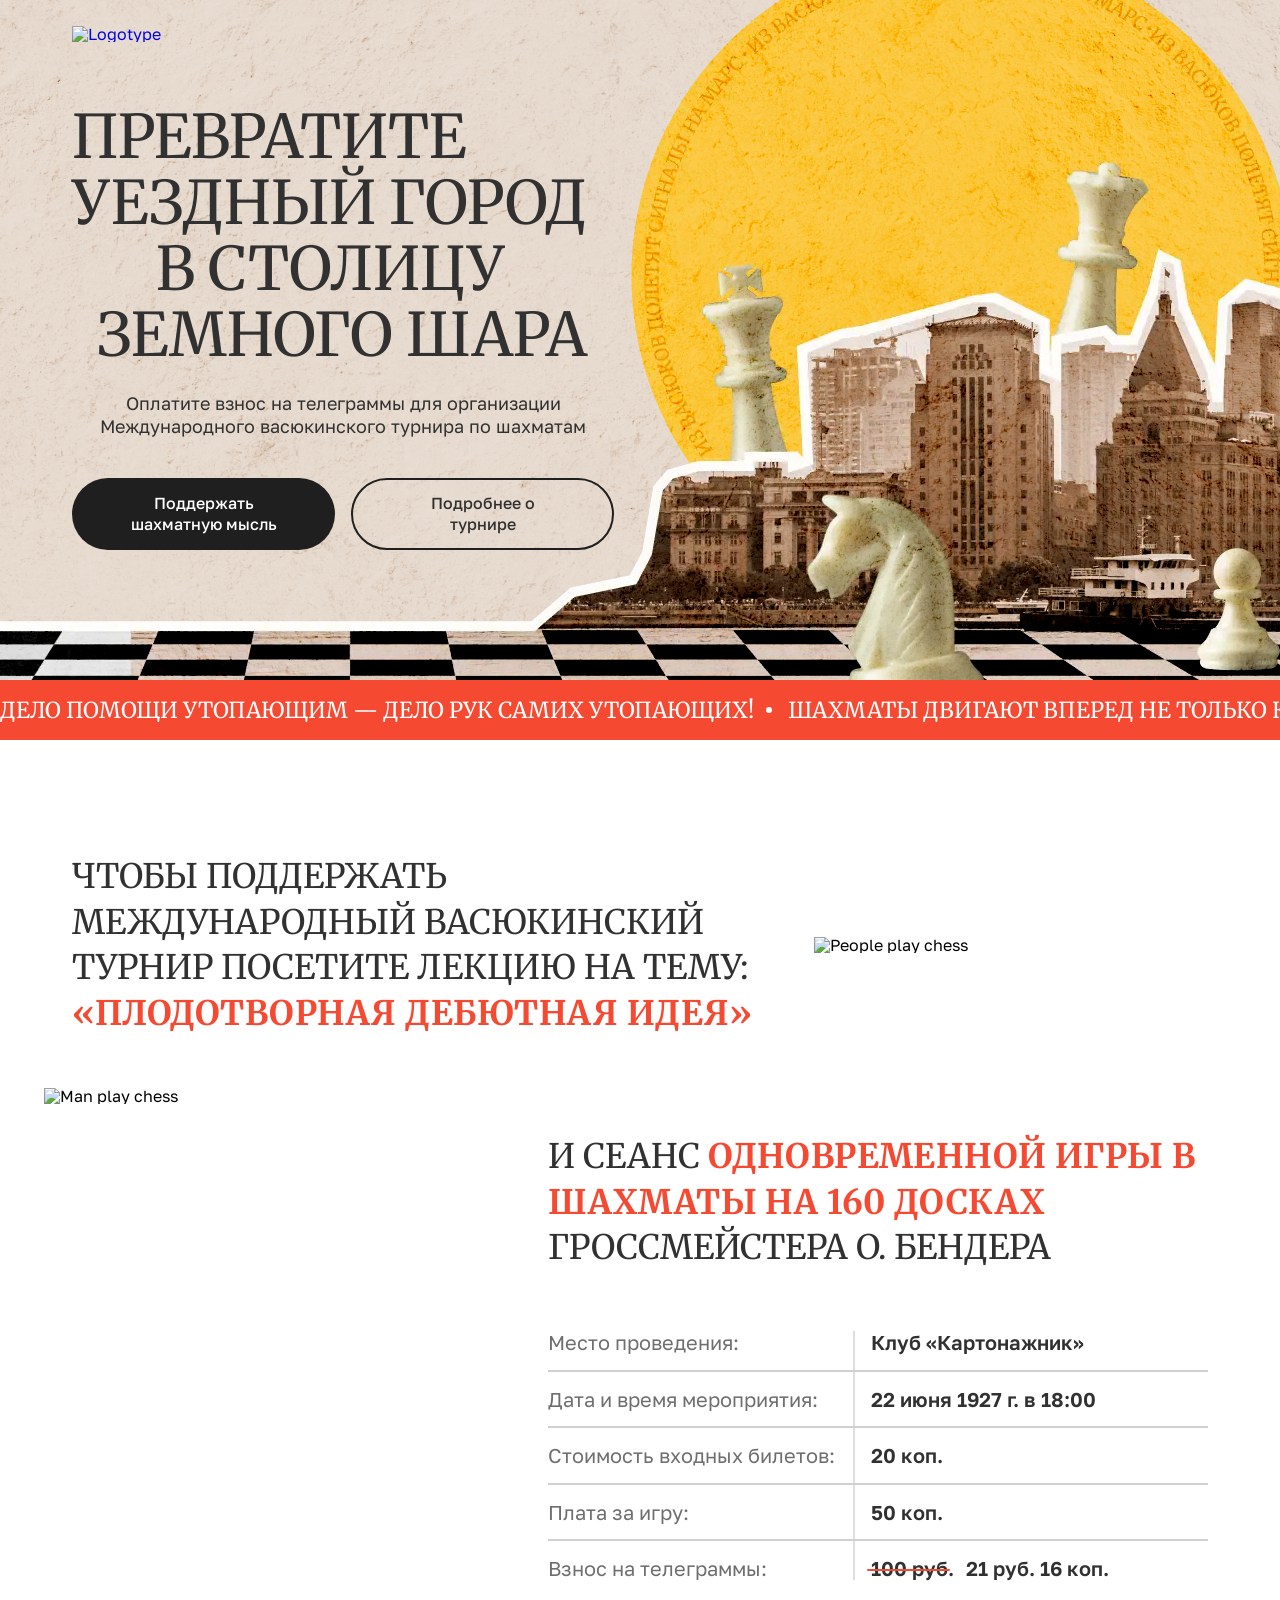
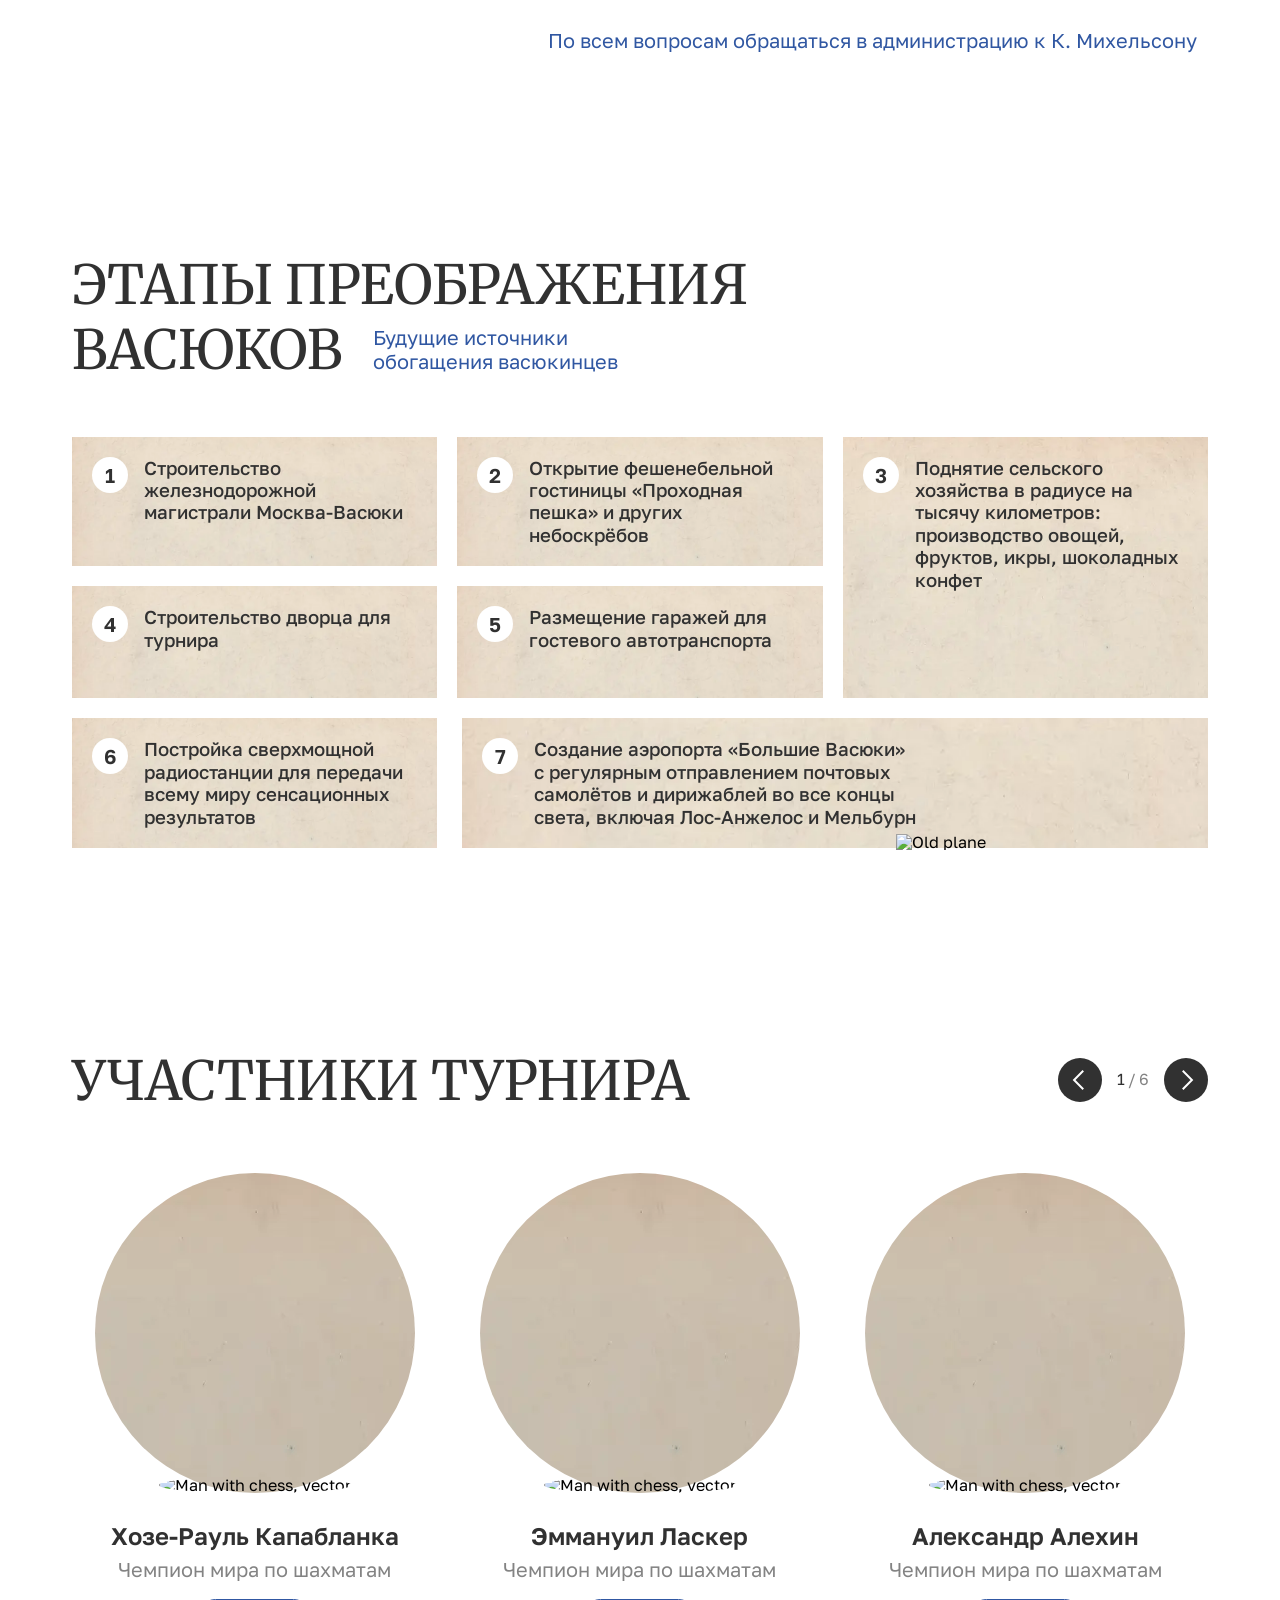
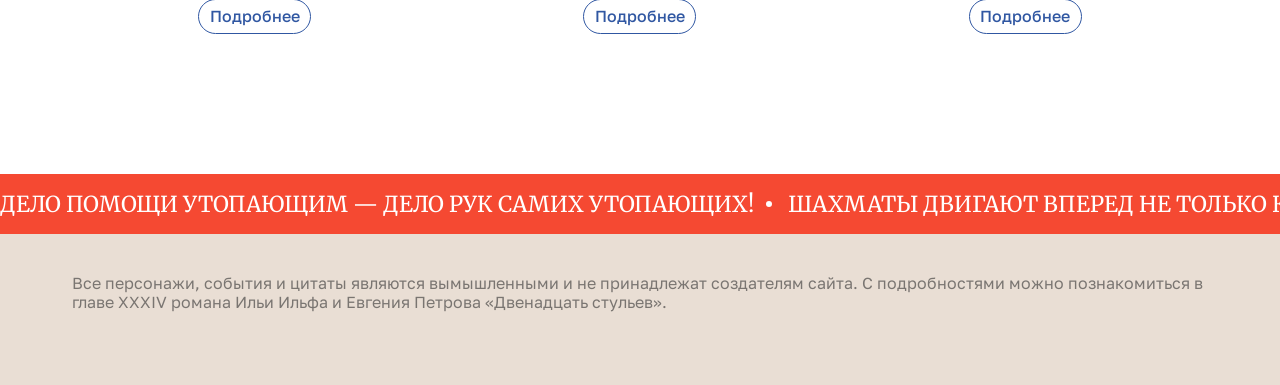
==== commit 96ad338c: "members complite" ====
--- a/app/index.html
+++ b/app/index.html
@@ -224,7 +224,99 @@
   </div>
 </div>
 <div class="members">
-  <p>Members</p>
+  <div class="container">
+    <div class="members__wrapper">
+
+      <div class="members__title">
+        <h2>Участники турнира</h2>
+      </div>
+
+      <div class="members__main">
+
+        <div class="members__main-card members__main-card_active">
+          <div>
+            <img src="../images/members_card-img.webp" alt="Man with chess, vector">
+          </div>
+          <p>Хозе-Рауль Капабланка</p>
+          <span>Чемпион мира по шахматам</span>
+          <a href="#!">Подробнее</a>
+        </div>
+
+        <div class="members__main-card members__main-card_active">
+          <div>
+            <img src="../images/members_card-img.webp" alt="Man with chess, vector">
+          </div>
+          <p>Эммануил Ласкер</p>
+          <span>Чемпион мира по шахматам</span>
+          <a href="#!">Подробнее</a>
+        </div>
+
+        <div class="members__main-card members__main-card_active">
+          <div>
+            <img src="../images/members_card-img.webp" alt="Man with chess, vector">
+          </div>
+          <p>Александр Алехин</p>
+          <span>Чемпион мира по шахматам</span>
+          <a href="#!">Подробнее</a>
+        </div>
+
+        <div class="members__main-card">
+          <div>
+            <img src="../images/members_card-img.webp" alt="Man with chess, vector">
+          </div>
+          <p>Арон Нимцович</p>
+          <span>Чемпион мира по шахматам</span>
+          <a href="#!">Подробнее</a>
+        </div>
+
+        <div class="members__main-card">
+          <div>
+            <img src="../images/members_card-img.webp" alt="Man with chess, vector">
+          </div>
+          <p>Рихард Рети</p>
+          <span>Чемпион мира по шахматам</span>
+          <a href="#!">Подробнее</a>
+        </div>
+
+        <div class="members__main-card">
+          <div>
+            <img src="../images/members_card-img.webp" alt="Man with chess, vector">
+          </div>
+          <p>Остап Бендер</p>
+          <span>Чемпион мира по шахматам</span>
+          <a href="#!">Подробнее</a>
+        </div>     
+
+      </div>
+
+      <div class="members__controls">
+
+        <button id="members__leftBtn">
+          <svg xmlns="http://www.w3.org/2000/svg" width="44" height="44" viewBox="0 0 44 44" fill="none">
+            <circle cx="22" cy="22" r="22" transform="rotate(-180 22 22)" fill="#313131" />
+            <path d="M24.5382 30.4614L16.0767 21.9999L24.5382 13.5384" stroke="white" stroke-width="2"
+              stroke-linecap="square" />
+          </svg>
+        </button>
+
+        <div>
+          <p id="members__currentSlide">1</p>
+          <span>/</span>
+          <p id="members__totalSlide">6</p>
+        </div>
+
+        <button id="members__rightBtn">
+          <svg xmlns="http://www.w3.org/2000/svg" width="44" height="44" viewBox="0 0 44 44" fill="none">
+            <circle cx="22" cy="22" r="22" fill="#313131" />
+            <path d="M19.4618 13.5383L27.9233 21.9999L19.4618 30.4614" stroke="white" stroke-width="2"
+              stroke-linecap="square" />
+          </svg>
+        </button>
+
+      </div>
+
+    </div>
+  </div>
 </div>
 <div class="running-line">
   <div class="running-line__container">
--- a/app/css/style.min.css
+++ b/app/css/style.min.css
@@ -1 +1 @@
-@import"https://fonts.googleapis.com/css2?family=Golos+Text:wght@400;500;600;700&family=Merriweather&family=Montserrat:wght@500;600&display=swap";:root{--mainColor: #313131}body{font-family:"Golos Text",sans-serif}.container{--width: 1222px;--padding: 72px;max-width:calc(var(--width) + var(--padding)*2);margin:0 auto;padding:0 var(--padding)}@media(max-width: 1200px){.container{--padding: 8vw}}@media(max-width: 375px){.container{--padding: 20px}}.header{padding:26px 0 132px 0;position:relative;background-color:#e9ded4}@media(max-width: 1366px){.header{padding:26px 0 130px 0}}@media(max-width: 1200px){.header{padding:96px 0 130px 0}}@media(max-width: 375px){.header{padding:18px 0 291px 0}}.header::after{content:"";position:absolute;top:0;left:0;width:100%;height:100%;background:url(../images/header_bg.webp),#e9ded4 50%/cover no-repeat;mix-blend-mode:color-burn}.header::before{content:"";position:absolute;left:0;bottom:0;background-image:url("../images/header_image_1920.webp");background-position:center;background-repeat:no-repeat;width:100%;height:100%}@media(max-width: 1200px){.header::before{background-image:url("../images/header_image_1366.webp")}}@media(max-width: 375px){.header::before{background-image:url("../images/header_image_375.webp");background-position:bottom center}}.header .logotype{position:relative;z-index:1}@media(max-width: 1200px){.header .logotype img{min-width:213px;width:34vw}}@media(max-width: 375px){.header .logotype img{width:213px;height:32px}}.header .content{margin-top:62px;max-width:542px;position:relative;z-index:1}@media(max-width: 1200px){.header .content{margin-top:80px}}@media(max-width: 375px){.header .content{margin-top:40px}}.header .content__title{color:#060606}@media(max-width: 1366px){.header .content__title{color:var(--mainColor)}}.header .content__title h1{display:inline-block;font-family:"Merriweather",serif;font-size:60px;font-weight:400;line-height:1.1;text-transform:uppercase}@media(max-width: 1200px){.header .content__title h1{font-size:clamp(28px,5vw,60px)}}@media(max-width: 375px){.header .content__title h1{width:100%;font-size:9.6vw;height:160px}}.header .content__title h1 span:nth-child(2){letter-spacing:2px}@media(max-width: 375px){.header .content__title h1 span:nth-child(2){letter-spacing:1.236px}}.header .content__title h1 span:nth-child(4){display:block;text-align:center}@media(max-width: 375px){.header .content__title h1 span:nth-child(4){margin-top:2px;margin-left:6px}}.header .content__title h1 span:nth-child(5){display:block;text-align:right}.header .content__description{margin-top:24px}@media(max-width: 1200px){.header .content__description{display:none}}@media(max-width: 375px){.header .content__description{display:block}}.header .content__description p{height:46px;font-family:"Montserrat",sans-serif;color:#151515;text-align:center;font-size:18px;font-weight:500;line-height:1.3}@media(max-width: 1366px){.header .content__description p{font-family:"Golos Text",sans-serif;color:var(--mainColor);font-weight:400}}@media(max-width: 375px){.header .content__description p{text-align:left;height:69px;font-size:4.8vw}}.header .content__btns{margin-top:40px;display:flex;gap:16px}@media(max-width: 1200px){.header .content__btns{display:none}}@media(max-width: 375px){.header .content__btns{display:grid;margin-top:32px;gap:14px}}.header .content__btns a{width:263px;height:70px;display:flex;padding:20px 49px;justify-content:center;align-items:center;border-radius:66px;font-family:"Montserrat",sans-serif;font-size:16px;font-weight:600;line-height:1.2;text-align:center}@media(max-width: 1366px){.header .content__btns a{height:72px;font-family:"Golos Text",sans-serif;font-weight:500;line-height:1.3}}@media(max-width: 375px){.header .content__btns a{width:100%;height:47px;display:inline-flex;padding:18px 20px;font-size:4.27vw}}.header .content__btns a:nth-child(1){color:#fff;background-color:#1f1f1f}.header .content__btns a:nth-child(1):hover{color:#1f1f1f;background-color:#fbce51}.header .content__btns a:nth-child(2){color:#303030;border:2px solid #1f1f1f}@media(max-width: 375px){.header .content__btns a:nth-child(2){border:none;background-color:#fff;padding-left:30px}}.header .content__btns a:nth-child(2):hover{color:#fff;background-color:#1f1f1f}.running-line{background-color:#f54932;padding:18px 0;overflow:hidden}@media(max-width: 375px){.running-line{padding:10px 0}}.running-line__container{max-width:2335px;margin:0 auto;display:flex}.running-line__container span{margin-right:30px;position:relative;color:#fff;font-family:"Merriweather",serif;font-size:22px;font-weight:400;line-height:1.1;text-transform:uppercase;white-space:nowrap}@media(max-width: 375px){.running-line__container span{font-size:16px}}.running-line__container span::before{content:"";position:absolute;width:6px;height:6px;border-radius:50%;background-color:#fff;top:50%;transform:translateY(-50%);right:-18px}.support{padding:80px 0 100px 0}@media(max-width: 375px){.support{padding:48px 0 60px 0}}.support__wrapper{display:grid;gap:64px}@media(max-width: 375px){.support__wrapper{gap:21px}}.support__header{position:relative;min-height:250px;display:flex;align-items:center}@media(max-width: 1200px){.support__header{min-height:auto}}.support__header div{max-width:764px}@media(max-width: 1366px){.support__header div{max-width:55.93vw}}@media(max-width: 1200px){.support__header div{max-width:100%}}.support__header p{display:inline;color:var(--mainColor);font-family:"Merriweather",serif;font-size:36px;font-weight:400;line-height:1.35;text-transform:uppercase}@media(max-width: 1366px){.support__header p{font-size:clamp(30px,2.64vw,36px)}}@media(max-width: 1200px){.support__header p{display:grid;text-align:center}}@media(max-width: 375px){.support__header p{text-align:left;font-size:7.47vw;line-height:1.36}}.support__header p span{color:#f54932;font-weight:700;letter-spacing:.5px}@media(max-width: 375px){.support__header p span{letter-spacing:.4px}}.support__header img{position:absolute;top:50%;transform:translate(0%, -50%);right:0;width:394px}@media(max-width: 1200px){.support__header img{position:relative;transform:none;margin:48px auto;max-width:394px;width:100%}}@media(max-width: 375px){.support__header img{margin:24px auto 24.44px auto}}.support__main{position:relative}.support__main-imageWrap{position:absolute;top:-46px;left:-28px}@media(max-width: 1366px){.support__main-imageWrap{width:38.8vw}}@media(max-width: 1200px){.support__main-imageWrap{position:relative;margin:0 auto;max-width:530px;width:100%;top:unset;left:unset}}@media(max-width: 375px){.support__main-imageWrap{margin:0 -20px;width:calc(100% + 40px);max-width:100vw}}.support__main-textWrap{max-width:704px;margin:0 0 0 auto}@media(max-width: 1366px){.support__main-textWrap{max-width:51.54vw}}@media(max-width: 1200px){.support__main-textWrap{max-width:100%}}@media(max-width: 375px){.support__main-textWrap{margin-top:9px}}.support__main-header p{max-width:680px;color:var(--mainColor);font-family:"Merriweather",serif;font-size:36px;font-weight:400;line-height:1.35;text-transform:uppercase}@media(max-width: 1366px){.support__main-header p{font-size:clamp(30px,2.64vw,36px);max-width:none}}@media(max-width: 1200px){.support__main-header p{text-align:center}}@media(max-width: 375px){.support__main-header p{text-align:left;font-size:7.47vw}}.support__main-header p span{color:#f54932;font-weight:700;letter-spacing:.4px}.support__main-content{margin-top:60px;display:flex;flex-direction:column;color:var(--mainColor);font-size:20px;font-weight:400;line-height:1.13;white-space:nowrap}@media(max-width: 375px){.support__main-content{margin-top:29px}}.support__main-content-row{display:flex;border-bottom:2px solid #d0d0d0}@media(max-width: 1200px){.support__main-content-row{padding:16px 0;flex-wrap:wrap;gap:12px}}.support__main-content-row div{padding:16px}@media(max-width: 1200px){.support__main-content-row div{padding:0px}}.support__main-content-row div:nth-child(odd){min-width:307px;border-right:2px solid #d0d0d0;padding-left:0px;opacity:.7}@media(max-width: 1200px){.support__main-content-row div:nth-child(odd){border-right:none;min-width:unset}}.support__main-content-row div:nth-child(even){width:100%;font-weight:600}@media(max-width: 1200px){.support__main-content-row div:nth-child(even){width:unset}}.support__main-content-row:nth-child(1) div{padding-top:0px}.support__main-content-row:nth-child(5){border-bottom:none}.support__main-content-row:nth-child(5) div{padding-bottom:0px}.support__main-content-row:nth-child(5) div:nth-child(2){display:flex;gap:12px}.support__main-content-row:nth-child(5) div:nth-child(2) p:nth-child(1){position:relative}.support__main-content-row:nth-child(5) div:nth-child(2) p:nth-child(1)::before{position:absolute;content:"";top:50%;left:-4px;width:100%;height:2px;background-color:#f54932;border-radius:2px}.support__main-footer{margin-top:48px}@media(max-width: 375px){.support__main-footer{margin-top:29px}}.support__main-footer p{color:#3057a2;font-size:20px;font-weight:400;line-height:1.2}@media(max-width: 375px){.support__main-footer p{font-size:18px}}.stages{padding:101px 0 99px 0}@media(max-width: 375px){.stages{padding:60px 0 60px 0}}.stages__header{position:relative;max-width:806px}@media(max-width: 1200px){.stages__header{max-width:unset}}.stages__header h2{color:var(--mainColor);font-family:"Merriweather",serif;font-size:54px;font-weight:400;line-height:1.2;text-transform:uppercase}@media(max-width: 1200px){.stages__header h2{font-size:clamp(36px,4.5vw,54px)}}@media(max-width: 375px){.stages__header h2{font-size:clamp(28px,9.6vw,36px);line-height:1.1}}.stages__header p{position:absolute;top:72px;left:301px;width:280px;color:#3057a2;font-size:20px;font-weight:400;line-height:1.2}@media(max-width: 1200px){.stages__header p{margin-top:14px;position:relative;top:unset;left:unset;width:unset}}@media(max-width: 375px){.stages__header p{font-size:18px}}.stages__main{margin-top:54px;position:relative;display:grid;grid-template-columns:repeat(3, 1fr);gap:20px}@media(max-width: 1200px){.stages__main{margin-top:180px;grid-template-columns:unset;margin-left:20px;margin-right:20px}}@media(max-width: 375px){.stages__main{margin-top:147px;margin-left:0px;margin-right:0px}}.stages__main-1{grid-area:1/1/2/3;display:grid;grid-template-columns:repeat(2, 1fr);gap:20px}@media(max-width: 1200px){.stages__main-1{grid-area:unset;grid-template-columns:unset;gap:28px;background-image:url("../images/stages_bg.webp");background-position:center;background-repeat:no-repeat;background-size:cover;height:300px}}@media(max-width: 375px){.stages__main-1{height:300px}}@media(max-width: 1200px){.stages__main-1 div:nth-child(1){padding-bottom:0;background-image:none}}@media(max-width: 1200px){.stages__main-1 div:nth-child(2){padding-top:0;background-image:none}}.stages__main-2{grid-area:1/3/3/4;display:grid;grid-template-columns:36px 1fr}@media(max-width: 1200px){.stages__main-2{grid-area:unset;height:300px}}@media(max-width: 375px){.stages__main-2{height:300px}}.stages__main-3{grid-area:2/1/3/3;display:grid;grid-template-columns:repeat(2, 1fr);gap:20px}@media(max-width: 1200px){.stages__main-3{grid-area:unset;grid-template-columns:unset;gap:28px;background-image:url("../images/stages_bg.webp");background-position:center;background-repeat:no-repeat;background-size:cover;height:300px}}@media(max-width: 375px){.stages__main-3{height:300px}}@media(max-width: 1200px){.stages__main-3 div:nth-child(1){padding-bottom:0;background-image:none}}@media(max-width: 1200px){.stages__main-3 div:nth-child(2){padding-top:0;background-image:none}}.stages__main-4{grid-area:3/1/4/2;display:grid;grid-template-columns:36px 1fr}@media(max-width: 1200px){.stages__main-4{grid-area:unset;height:300px}}@media(max-width: 375px){.stages__main-4{height:300px}}.stages__main-5{grid-area:3/2/4/4;margin-left:5px;display:grid;grid-template-columns:36px 1fr}@media(max-width: 1200px){.stages__main-5{grid-area:unset;margin-left:0px;height:300px}}@media(max-width: 375px){.stages__main-5{height:300px}}.stages__main-5 p{max-width:clamp(300px,30vw,410px)}@media(max-width: 1200px){.stages__main-5 p{max-width:unset}}.stages__main .card{min-height:112px;display:flex;padding:20px;gap:0 16px;background-image:url("../images/stages_bg.webp");background-position:center;background-repeat:no-repeat;background-size:cover;color:var(--mainColor)}@media(max-width: 1200px){.stages__main .card{padding:62px 20px 33px 20px}}.stages__main .card div{display:flex;justify-content:center;align-items:center;min-width:36px;height:36px;border-radius:60px;background:#fff;font-size:20px;font-weight:600;line-height:1.2}.stages__main .card p{font-size:20px;font-weight:500;line-height:1.2}@media(max-width: 1366px){.stages__main .card p{font-size:clamp(18px,1.46vw,20px)}}@media(max-width: 1200px){.stages__main .card p{font-size:clamp(18px,2.33vw,28px)}}@media(max-width: 375px){.stages__main .card p{font-size:clamp(16px,4.8vw,18px);line-height:1.23}}.stages__main-image{position:absolute;bottom:-2px;right:-64px;user-select:none}@media(max-width: 1366px){.stages__main-image{width:clamp(350px,29.36vw,401px)}}@media(max-width: 1200px){.stages__main-image{top:-160px;left:12px;bottom:unset;right:unset;width:unset;transform:rotate(-4deg)}}@media(max-width: 375px){.stages__main-image{top:-130px;left:12px;max-width:335px;width:100%}}@media(max-width: 1200px){.stages .stages__item{animation:fadeInOut 1s;display:none}}@media(max-width: 1200px){.stages .stages__item-active{display:grid}}.stages .stages__controls{display:none;margin:8px auto 0 auto}@media(max-width: 1200px){.stages .stages__controls{display:flex;gap:16px;flex-wrap:nowrap;justify-content:space-between;align-items:center}}.stages .stages__controls button{width:36px;height:36px;background-color:rgba(0,0,0,0);-webkit-tap-highlight-color:rgba(0,0,0,0)}.stages .stages__controls button:hover svg circle{fill:#fbce51}.stages .stages__controls button:disabled{opacity:.2}.stages .stages__controls button:disabled:hover svg circle{fill:var(--mainColor)}.stages .stages__dots{display:flex;gap:6px}.stages .stages__dots-active circle{fill:#313131}.stages .stages__dots svg{cursor:pointer}.stages .stages__dots svg:hover circle{fill:#fbce51}@keyframes fadeInOut{0%{opacity:0}100%{opacity:1}}.members{border:1px solid gray;border-bottom:none}.footer{padding:40px 0 72px 0;background-color:#e9ded4}@media(max-width: 375px){.footer{padding:40px 0 60px 0}}.footer p{color:var(--mainColor);font-size:16px;font-weight:400;line-height:1.2;opacity:.6}+@import"https://fonts.googleapis.com/css2?family=Golos+Text:wght@400;500;600;700&family=Merriweather&family=Montserrat:wght@500;600&display=swap";:root{--mainColor: #313131}body{font-family:"Golos Text",sans-serif}.container{--width: 1222px;--padding: 72px;max-width:calc(var(--width) + var(--padding)*2);margin:0 auto;padding:0 var(--padding)}@media(max-width: 1200px){.container{--padding: 8vw}}@media(max-width: 375px){.container{--padding: 20px}}.header{padding:26px 0 132px 0;position:relative;background-color:#e9ded4}@media(max-width: 1366px){.header{padding:26px 0 130px 0}}@media(max-width: 1200px){.header{padding:96px 0 130px 0}}@media(max-width: 375px){.header{padding:18px 0 291px 0}}.header::after{content:"";position:absolute;top:0;left:0;width:100%;height:100%;background:url(../images/header_bg.webp),#e9ded4 50%/cover no-repeat;mix-blend-mode:color-burn}.header::before{content:"";position:absolute;left:0;bottom:0;background-image:url("../images/header_image_1920.webp");background-position:center;background-repeat:no-repeat;width:100%;height:100%}@media(max-width: 1200px){.header::before{background-image:url("../images/header_image_1366.webp")}}@media(max-width: 375px){.header::before{background-image:url("../images/header_image_375.webp");background-position:bottom center}}.header .logotype{position:relative;z-index:1}@media(max-width: 1200px){.header .logotype img{min-width:213px;width:34vw}}@media(max-width: 375px){.header .logotype img{width:213px;height:32px}}.header .content{margin-top:62px;max-width:542px;position:relative;z-index:1}@media(max-width: 1200px){.header .content{margin-top:80px}}@media(max-width: 375px){.header .content{margin-top:40px}}.header .content__title{color:#060606}@media(max-width: 1366px){.header .content__title{color:var(--mainColor)}}.header .content__title h1{display:inline-block;font-family:"Merriweather",serif;font-size:60px;font-weight:400;line-height:1.1;text-transform:uppercase}@media(max-width: 1200px){.header .content__title h1{font-size:clamp(28px,5vw,60px)}}@media(max-width: 375px){.header .content__title h1{width:100%;font-size:9.6vw;height:160px}}.header .content__title h1 span:nth-child(2){letter-spacing:2px}@media(max-width: 375px){.header .content__title h1 span:nth-child(2){letter-spacing:1.236px}}.header .content__title h1 span:nth-child(4){display:block;text-align:center}@media(max-width: 375px){.header .content__title h1 span:nth-child(4){margin-top:2px;margin-left:6px}}.header .content__title h1 span:nth-child(5){display:block;text-align:right}.header .content__description{margin-top:24px}@media(max-width: 1200px){.header .content__description{display:none}}@media(max-width: 375px){.header .content__description{display:block}}.header .content__description p{height:46px;font-family:"Montserrat",sans-serif;color:#151515;text-align:center;font-size:18px;font-weight:500;line-height:1.3}@media(max-width: 1366px){.header .content__description p{font-family:"Golos Text",sans-serif;color:var(--mainColor);font-weight:400}}@media(max-width: 375px){.header .content__description p{text-align:left;height:69px;font-size:4.8vw}}.header .content__btns{margin-top:40px;display:flex;gap:16px}@media(max-width: 1200px){.header .content__btns{display:none}}@media(max-width: 375px){.header .content__btns{display:grid;margin-top:32px;gap:14px}}.header .content__btns a{width:263px;height:70px;display:flex;padding:20px 49px;justify-content:center;align-items:center;border-radius:66px;font-family:"Montserrat",sans-serif;font-size:16px;font-weight:600;line-height:1.2;text-align:center}@media(max-width: 1366px){.header .content__btns a{height:72px;font-family:"Golos Text",sans-serif;font-weight:500;line-height:1.3}}@media(max-width: 375px){.header .content__btns a{width:100%;height:47px;display:inline-flex;padding:18px 20px;font-size:4.27vw}}.header .content__btns a:nth-child(1){color:#fff;background-color:#1f1f1f}.header .content__btns a:nth-child(1):hover{color:#1f1f1f;background-color:#fbce51;transition:.5s}.header .content__btns a:nth-child(2){color:#303030;border:2px solid #1f1f1f}@media(max-width: 375px){.header .content__btns a:nth-child(2){border:none;background-color:#fff;padding-left:30px}}.header .content__btns a:nth-child(2):hover{color:#fff;background-color:#1f1f1f;transition:.5s}.running-line{background-color:#f54932;padding:18px 0;overflow:hidden}@media(max-width: 375px){.running-line{padding:10px 0}}.running-line__container{max-width:2335px;margin:0 auto;display:flex}.running-line__container span{margin-right:30px;position:relative;color:#fff;font-family:"Merriweather",serif;font-size:22px;font-weight:400;line-height:1.1;text-transform:uppercase;white-space:nowrap}@media(max-width: 375px){.running-line__container span{font-size:16px}}.running-line__container span::before{content:"";position:absolute;width:6px;height:6px;border-radius:50%;background-color:#fff;top:50%;transform:translateY(-50%);right:-18px}.support{padding:80px 0 100px 0}@media(max-width: 375px){.support{padding:48px 0 60px 0}}.support__wrapper{display:grid;gap:64px}@media(max-width: 375px){.support__wrapper{gap:21px}}.support__header{position:relative;min-height:250px;display:flex;align-items:center}@media(max-width: 1200px){.support__header{min-height:auto}}.support__header div{max-width:764px}@media(max-width: 1366px){.support__header div{max-width:55.93vw}}@media(max-width: 1200px){.support__header div{max-width:100%}}.support__header p{display:inline;color:var(--mainColor);font-family:"Merriweather",serif;font-size:36px;font-weight:400;line-height:1.35;text-transform:uppercase}@media(max-width: 1366px){.support__header p{font-size:clamp(30px,2.64vw,36px)}}@media(max-width: 1200px){.support__header p{display:grid;text-align:center}}@media(max-width: 375px){.support__header p{text-align:left;font-size:7.47vw;line-height:1.36}}.support__header p span{color:#f54932;font-weight:700;letter-spacing:.5px}@media(max-width: 375px){.support__header p span{letter-spacing:.4px}}.support__header img{position:absolute;top:50%;transform:translate(0%, -50%);right:0;width:394px}@media(max-width: 1200px){.support__header img{position:relative;transform:none;margin:48px auto;max-width:394px;width:100%}}@media(max-width: 375px){.support__header img{margin:24px auto 24.44px auto}}.support__main{position:relative}.support__main-imageWrap{position:absolute;top:-46px;left:-28px}@media(max-width: 1366px){.support__main-imageWrap{width:38.8vw}}@media(max-width: 1200px){.support__main-imageWrap{position:relative;margin:0 auto;max-width:530px;width:100%;top:unset;left:unset}}@media(max-width: 375px){.support__main-imageWrap{margin:0 -20px;width:calc(100% + 40px);max-width:100vw}}.support__main-textWrap{max-width:704px;margin:0 0 0 auto}@media(max-width: 1366px){.support__main-textWrap{max-width:51.54vw}}@media(max-width: 1200px){.support__main-textWrap{max-width:100%}}@media(max-width: 375px){.support__main-textWrap{margin-top:9px}}.support__main-header p{max-width:680px;color:var(--mainColor);font-family:"Merriweather",serif;font-size:36px;font-weight:400;line-height:1.35;text-transform:uppercase}@media(max-width: 1366px){.support__main-header p{font-size:clamp(30px,2.64vw,36px);max-width:none}}@media(max-width: 1200px){.support__main-header p{text-align:center}}@media(max-width: 375px){.support__main-header p{text-align:left;font-size:7.47vw}}.support__main-header p span{color:#f54932;font-weight:700;letter-spacing:.4px}.support__main-content{margin-top:60px;display:flex;flex-direction:column;color:var(--mainColor);font-size:20px;font-weight:400;line-height:1.13;white-space:nowrap}@media(max-width: 375px){.support__main-content{margin-top:29px}}.support__main-content-row{display:flex;border-bottom:2px solid #d0d0d0}@media(max-width: 1200px){.support__main-content-row{padding:16px 0;flex-wrap:wrap;gap:12px}}.support__main-content-row div{padding:16px}@media(max-width: 1200px){.support__main-content-row div{padding:0px}}.support__main-content-row div:nth-child(odd){min-width:307px;border-right:2px solid #d0d0d0;padding-left:0px;opacity:.7}@media(max-width: 1200px){.support__main-content-row div:nth-child(odd){border-right:none;min-width:unset}}.support__main-content-row div:nth-child(even){width:100%;font-weight:600}@media(max-width: 1200px){.support__main-content-row div:nth-child(even){width:unset}}.support__main-content-row:nth-child(1) div{padding-top:0px}.support__main-content-row:nth-child(5){border-bottom:none}.support__main-content-row:nth-child(5) div{padding-bottom:0px}.support__main-content-row:nth-child(5) div:nth-child(2){display:flex;gap:12px}.support__main-content-row:nth-child(5) div:nth-child(2) p:nth-child(1){position:relative}.support__main-content-row:nth-child(5) div:nth-child(2) p:nth-child(1)::before{position:absolute;content:"";top:50%;left:-4px;width:100%;height:2px;background-color:#f54932;border-radius:2px}.support__main-footer{margin-top:48px}@media(max-width: 375px){.support__main-footer{margin-top:29px}}.support__main-footer p{color:#3057a2;font-size:20px;font-weight:400;line-height:1.2}@media(max-width: 375px){.support__main-footer p{font-size:18px}}.stages{padding:101px 0 99px 0}@media(max-width: 375px){.stages{padding:60px 0 60px 0}}.stages__header{position:relative;max-width:806px}@media(max-width: 1200px){.stages__header{max-width:unset}}.stages__header h2{color:var(--mainColor);font-family:"Merriweather",serif;font-size:54px;font-weight:400;line-height:1.2;text-transform:uppercase}@media(max-width: 1200px){.stages__header h2{font-size:clamp(36px,4.5vw,54px)}}@media(max-width: 375px){.stages__header h2{font-size:clamp(28px,9.6vw,36px);line-height:1.1}}.stages__header p{position:absolute;top:72px;left:301px;width:280px;color:#3057a2;font-size:20px;font-weight:400;line-height:1.2}@media(max-width: 1200px){.stages__header p{margin-top:14px;position:relative;top:unset;left:unset;width:unset}}@media(max-width: 375px){.stages__header p{font-size:18px}}.stages__main{margin-top:54px;position:relative;display:grid;grid-template-columns:repeat(3, 1fr);gap:20px}@media(max-width: 1200px){.stages__main{margin-top:180px;grid-template-columns:unset;margin-left:20px;margin-right:20px}}@media(max-width: 375px){.stages__main{margin-top:147px;margin-left:0px;margin-right:0px}}.stages__main-1{grid-area:1/1/2/3;display:grid;grid-template-columns:repeat(2, 1fr);gap:20px}@media(max-width: 1200px){.stages__main-1{grid-area:unset;grid-template-columns:unset;gap:28px;background-image:url("../images/stages_bg.webp");background-position:center;background-repeat:no-repeat;background-size:cover;height:300px}}@media(max-width: 375px){.stages__main-1{height:300px}}@media(max-width: 1200px){.stages__main-1 div:nth-child(1){padding-bottom:0;background-image:none}}@media(max-width: 1200px){.stages__main-1 div:nth-child(2){padding-top:0;background-image:none}}.stages__main-2{grid-area:1/3/3/4;display:grid;grid-template-columns:36px 1fr}@media(max-width: 1200px){.stages__main-2{grid-area:unset;height:300px}}@media(max-width: 375px){.stages__main-2{height:300px}}.stages__main-3{grid-area:2/1/3/3;display:grid;grid-template-columns:repeat(2, 1fr);gap:20px}@media(max-width: 1200px){.stages__main-3{grid-area:unset;grid-template-columns:unset;gap:28px;background-image:url("../images/stages_bg.webp");background-position:center;background-repeat:no-repeat;background-size:cover;height:300px}}@media(max-width: 375px){.stages__main-3{height:300px}}@media(max-width: 1200px){.stages__main-3 div:nth-child(1){padding-bottom:0;background-image:none}}@media(max-width: 1200px){.stages__main-3 div:nth-child(2){padding-top:0;background-image:none}}.stages__main-4{grid-area:3/1/4/2;display:grid;grid-template-columns:36px 1fr}@media(max-width: 1200px){.stages__main-4{grid-area:unset;height:300px}}@media(max-width: 375px){.stages__main-4{height:300px}}.stages__main-5{grid-area:3/2/4/4;margin-left:5px;display:grid;grid-template-columns:36px 1fr}@media(max-width: 1200px){.stages__main-5{grid-area:unset;margin-left:0px;height:300px}}@media(max-width: 375px){.stages__main-5{height:300px}}.stages__main-5 p{max-width:clamp(300px,30vw,410px)}@media(max-width: 1200px){.stages__main-5 p{max-width:unset}}.stages__main .card{min-height:112px;display:flex;padding:20px;gap:0 16px;background-image:url("../images/stages_bg.webp");background-position:center;background-repeat:no-repeat;background-size:cover;color:var(--mainColor)}@media(max-width: 1200px){.stages__main .card{padding:62px 20px 33px 20px}}.stages__main .card div{display:flex;justify-content:center;align-items:center;min-width:36px;height:36px;border-radius:60px;background:#fff;font-size:20px;font-weight:600;line-height:1.2}.stages__main .card p{font-size:20px;font-weight:500;line-height:1.2}@media(max-width: 1366px){.stages__main .card p{font-size:clamp(18px,1.46vw,20px)}}@media(max-width: 1200px){.stages__main .card p{font-size:clamp(18px,2.33vw,28px)}}@media(max-width: 375px){.stages__main .card p{font-size:clamp(16px,4.8vw,18px);line-height:1.23}}.stages__main-image{position:absolute;bottom:-2px;right:-64px;user-select:none}@media(max-width: 1366px){.stages__main-image{width:clamp(350px,29.36vw,401px)}}@media(max-width: 1200px){.stages__main-image{top:-160px;left:12px;bottom:unset;right:unset;width:unset;transform:rotate(-4deg)}}@media(max-width: 375px){.stages__main-image{top:-130px;left:12px;max-width:335px;width:100%}}@media(max-width: 1200px){.stages .stages__item{animation:fadeInOut 1s;display:none}}@media(max-width: 1200px){.stages .stages__item-active{display:grid}}.stages .stages__controls{display:none;margin:8px auto 0 auto}@media(max-width: 1200px){.stages .stages__controls{display:flex;gap:16px;flex-wrap:nowrap;justify-content:space-between;align-items:center}}.stages .stages__controls button{width:36px;height:36px;background-color:rgba(0,0,0,0);-webkit-tap-highlight-color:rgba(0,0,0,0)}.stages .stages__controls button:hover svg circle{fill:#fbce51;transition:.5s}.stages .stages__controls button:disabled{opacity:.2}.stages .stages__controls button:disabled:hover svg circle{fill:var(--mainColor)}.stages .stages__dots{display:flex;gap:6px}.stages .stages__dots-active circle{fill:#313131}.stages .stages__dots svg{cursor:pointer}.stages .stages__dots svg:hover circle{fill:#fbce51;transition:.5s}@keyframes fadeInOut{0%{opacity:0}100%{opacity:1}}.members{padding:102px 0 140px 0}@media(max-width: 375px){.members{padding:60px 0 100px 0}}.members__wrapper{position:relative}.members__title{max-width:806px;color:var(--mainColor);font-family:"Merriweather",serif;font-size:54px;font-weight:400;line-height:1.2;text-transform:uppercase}@media(max-width: 1200px){.members__title{font-size:clamp(36px,4.5vw,54px)}}@media(max-width: 375px){.members__title{font-size:clamp(28px,9.6vw,36px);line-height:1.14}}.members__main{margin-top:59px;display:grid;grid-template-columns:repeat(3, 1fr);gap:20px}@media(max-width: 1200px){.members__main{grid-template-columns:unset}}@media(max-width: 375px){.members__main{margin-top:38px}}.members__main-card{display:none;animation:fadeInOut 1s}.members__main-card div{display:flex;align-items:flex-end;justify-content:center;width:320px;height:320px;margin:0 auto;background:url("../images/members_card-bg.webp");border-radius:50%}@media(max-width: 1200px){.members__main-card div{width:unset;max-width:320px;height:auto}}@media(max-width: 375px){.members__main-card div{max-width:unset;height:unset;width:244px;height:244px}}.members__main-card div img{border-radius:48%}@media(max-width: 375px){.members__main-card div img{max-height:220px}}.members__main-card p{margin-top:28px;display:block;color:var(--mainColor);font-size:24px;font-weight:600;line-height:1.26;text-align:center}.members__main-card span{margin-top:6px;display:block;color:var(--mainColor);font-size:20px;font-weight:400;line-height:1.2;opacity:.6;text-align:center}.members__main-card a{margin:18px auto 0 auto;display:flex;width:113px;height:35px;justify-content:center;align-items:center;border-radius:62px;border:1px solid #3057a2;color:#3057a2;font-size:16px;font-weight:500;line-height:1.2;text-align:center}@media(max-width: 375px){.members__main-card a{margin:20px auto 0 auto}}.members__main-card a:hover{color:#fff;background-color:#3057a2;transition:.5s}.members__main-card_active{display:block}.members__controls{position:absolute;top:9px;right:0;display:flex;justify-content:space-between;align-items:center;gap:15px}@media(max-width: 1200px){.members__controls{position:relative;top:unset;right:unset;margin:41px auto 0 auto;max-width:130px}}@media(max-width: 375px){.members__controls{max-width:130px;gap:12px}}.members__controls button{background-color:unset;width:44px;height:44px}@media(max-width: 375px){.members__controls button{width:36px;height:36px}}.members__controls button:hover svg circle{fill:#fbce51;transition:.5s}.members__controls div{display:flex;gap:3px;color:var(--mainColor);font-size:16px;font-weight:400;line-height:1.2}.members__controls div :nth-child(2){opacity:.6}.members__controls div :nth-child(3){opacity:.6}@keyframes fadeInOut{0%{opacity:0}100%{opacity:1}}.footer{padding:40px 0 72px 0;background-color:#e9ded4}@media(max-width: 375px){.footer{padding:40px 0 60px 0}}.footer p{color:var(--mainColor);font-size:16px;font-weight:400;line-height:1.2;opacity:.6}
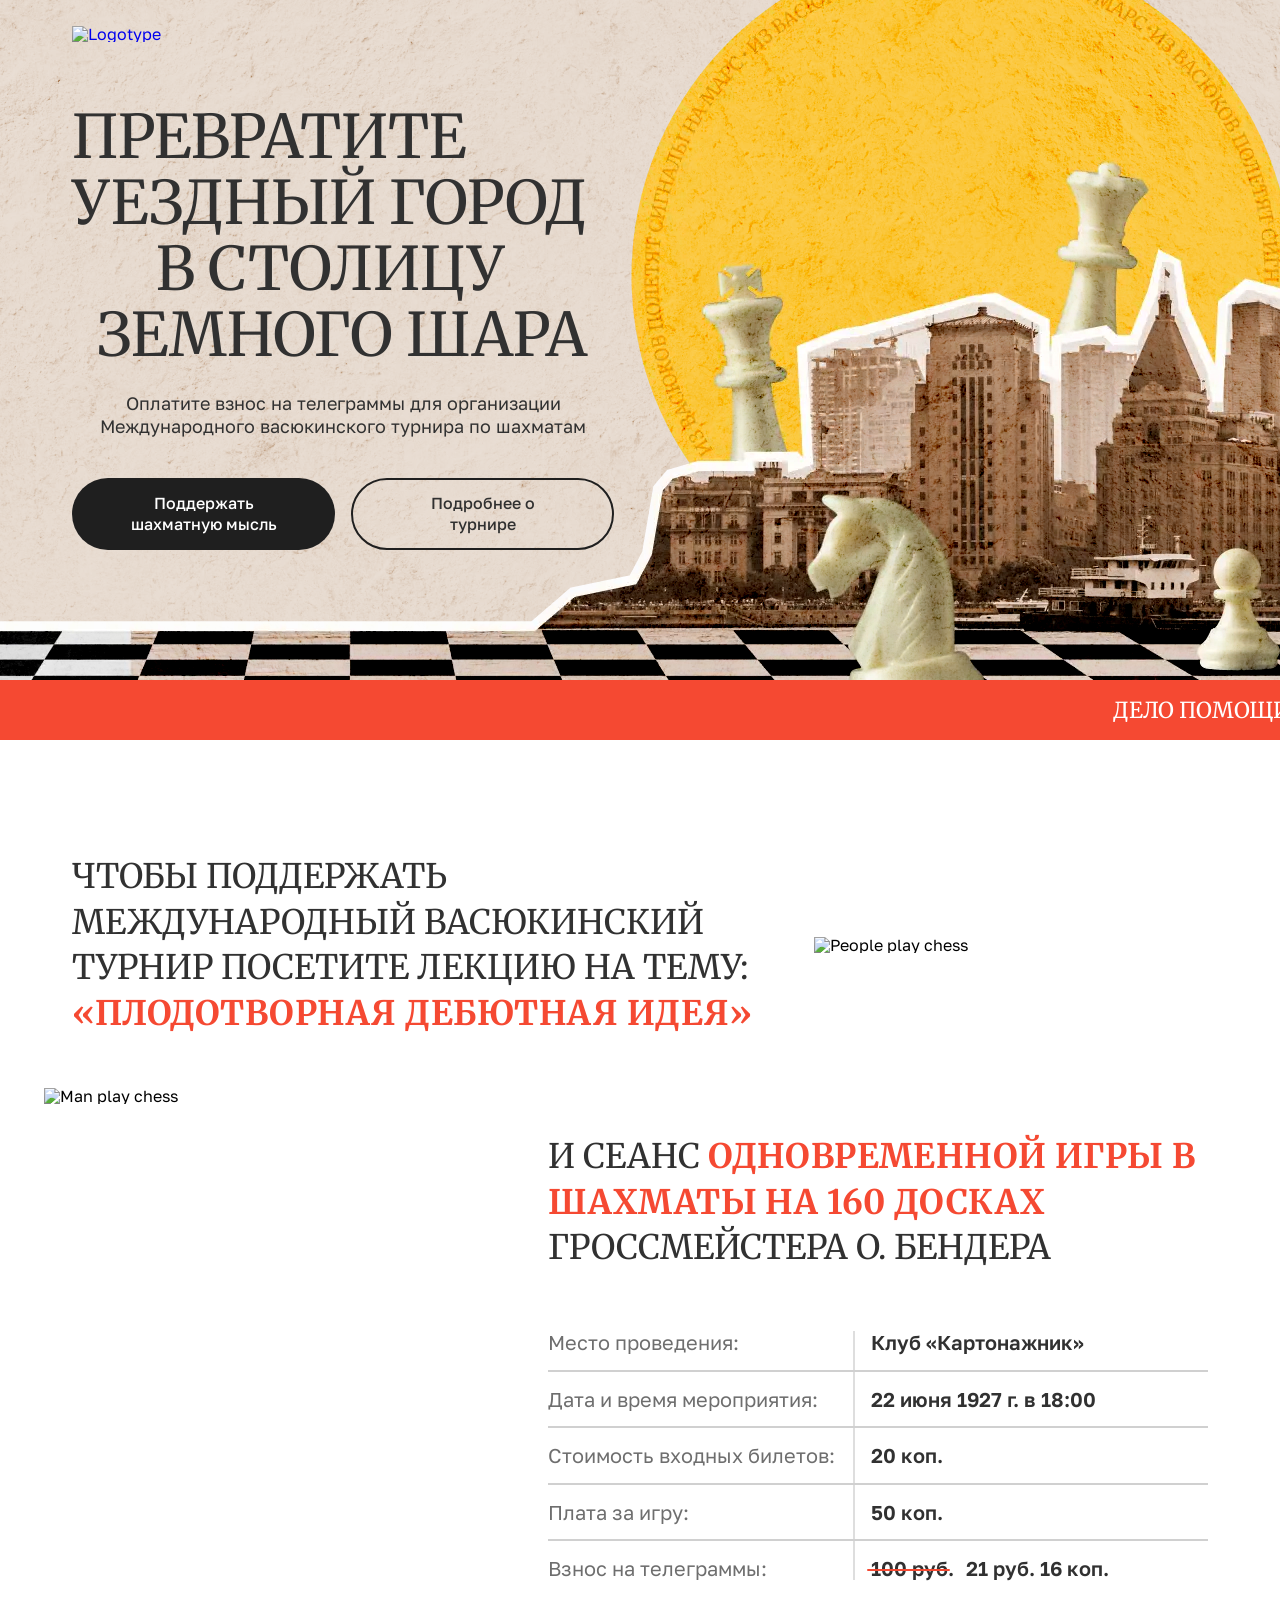
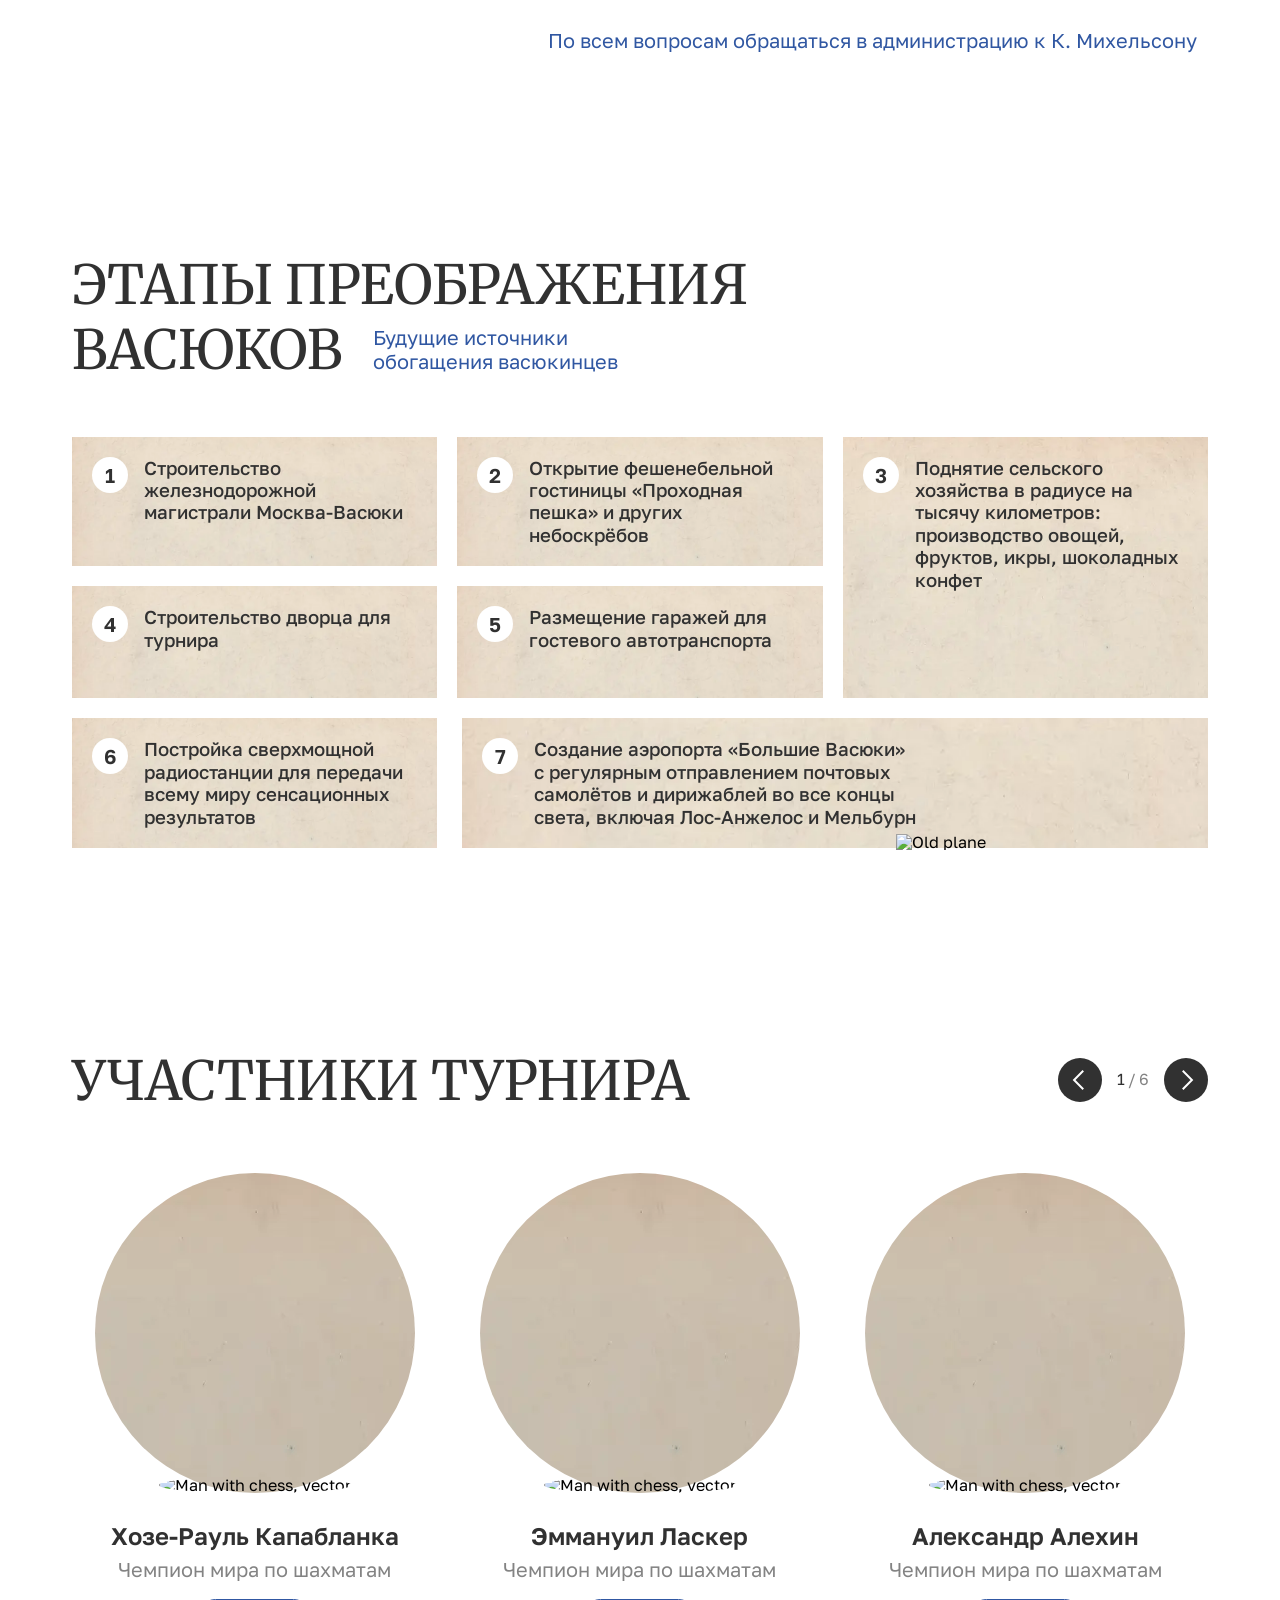
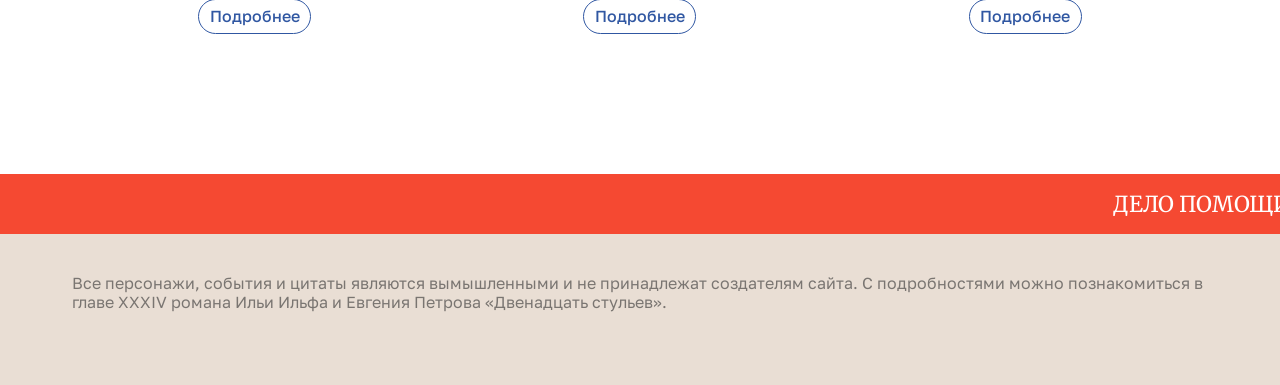
==== commit e0811573: "fix styles" ====
--- a/app/index.html
+++ b/app/index.html
@@ -42,8 +42,8 @@
         </div>
 
         <div class="content__btns">
-          <a href="#">Поддержать шахматную мысль</a>
-          <a href="#">Подробнее о турнире</a>
+          <a href="#support">Поддержать шахматную мысль</a>
+          <a href="#stages">Подробнее о турнире</a>
         </div>
 
       </div>
@@ -52,14 +52,14 @@
   </header>
 <div class="running-line">
   <div class="running-line__container">
-    <marquee behavior="" direction="left" scrollamount="0">
+    <marquee behavior="" direction="left">
       <span>Дело помощи утопающим — дело рук самих утопающих!</span>
       <span>Шахматы двигают вперед не только культуру, но и экономику!</span>
       <span>Лед тронулся, господа присяжные заседатели!</span>
     </marquee>
   </div>
 </div>
-<div class="support">
+<div id="support" class="support">
   <div class="container">
     <div class="support__wrapper">
 
@@ -122,7 +122,7 @@
     </div>
   </div>
 </div>
-<div class="stages">
+<div id="stages" class="stages">
   <div class="container">
 
     <div class="stages__header">
@@ -320,7 +320,7 @@
 </div>
 <div class="running-line">
   <div class="running-line__container">
-    <marquee behavior="" direction="left" scrollamount="0">
+    <marquee behavior="" direction="left">
       <span>Дело помощи утопающим — дело рук самих утопающих!</span>
       <span>Шахматы двигают вперед не только культуру, но и экономику!</span>
       <span>Лед тронулся, господа присяжные заседатели!</span>
--- a/app/css/style.min.css
+++ b/app/css/style.min.css
@@ -1 +1 @@
-@import"https://fonts.googleapis.com/css2?family=Golos+Text:wght@400;500;600;700&family=Merriweather&family=Montserrat:wght@500;600&display=swap";:root{--mainColor: #313131}body{font-family:"Golos Text",sans-serif}.container{--width: 1222px;--padding: 72px;max-width:calc(var(--width) + var(--padding)*2);margin:0 auto;padding:0 var(--padding)}@media(max-width: 1200px){.container{--padding: 8vw}}@media(max-width: 375px){.container{--padding: 20px}}.header{padding:26px 0 132px 0;position:relative;background-color:#e9ded4}@media(max-width: 1366px){.header{padding:26px 0 130px 0}}@media(max-width: 1200px){.header{padding:96px 0 130px 0}}@media(max-width: 375px){.header{padding:18px 0 291px 0}}.header::after{content:"";position:absolute;top:0;left:0;width:100%;height:100%;background:url(../images/header_bg.webp),#e9ded4 50%/cover no-repeat;mix-blend-mode:color-burn}.header::before{content:"";position:absolute;left:0;bottom:0;background-image:url("../images/header_image_1920.webp");background-position:center;background-repeat:no-repeat;width:100%;height:100%}@media(max-width: 1200px){.header::before{background-image:url("../images/header_image_1366.webp")}}@media(max-width: 375px){.header::before{background-image:url("../images/header_image_375.webp");background-position:bottom center}}.header .logotype{position:relative;z-index:1}@media(max-width: 1200px){.header .logotype img{min-width:213px;width:34vw}}@media(max-width: 375px){.header .logotype img{width:213px;height:32px}}.header .content{margin-top:62px;max-width:542px;position:relative;z-index:1}@media(max-width: 1200px){.header .content{margin-top:80px}}@media(max-width: 375px){.header .content{margin-top:40px}}.header .content__title{color:#060606}@media(max-width: 1366px){.header .content__title{color:var(--mainColor)}}.header .content__title h1{display:inline-block;font-family:"Merriweather",serif;font-size:60px;font-weight:400;line-height:1.1;text-transform:uppercase}@media(max-width: 1200px){.header .content__title h1{font-size:clamp(28px,5vw,60px)}}@media(max-width: 375px){.header .content__title h1{width:100%;font-size:9.6vw;height:160px}}.header .content__title h1 span:nth-child(2){letter-spacing:2px}@media(max-width: 375px){.header .content__title h1 span:nth-child(2){letter-spacing:1.236px}}.header .content__title h1 span:nth-child(4){display:block;text-align:center}@media(max-width: 375px){.header .content__title h1 span:nth-child(4){margin-top:2px;margin-left:6px}}.header .content__title h1 span:nth-child(5){display:block;text-align:right}.header .content__description{margin-top:24px}@media(max-width: 1200px){.header .content__description{display:none}}@media(max-width: 375px){.header .content__description{display:block}}.header .content__description p{height:46px;font-family:"Montserrat",sans-serif;color:#151515;text-align:center;font-size:18px;font-weight:500;line-height:1.3}@media(max-width: 1366px){.header .content__description p{font-family:"Golos Text",sans-serif;color:var(--mainColor);font-weight:400}}@media(max-width: 375px){.header .content__description p{text-align:left;height:69px;font-size:4.8vw}}.header .content__btns{margin-top:40px;display:flex;gap:16px}@media(max-width: 1200px){.header .content__btns{display:none}}@media(max-width: 375px){.header .content__btns{display:grid;margin-top:32px;gap:14px}}.header .content__btns a{width:263px;height:70px;display:flex;padding:20px 49px;justify-content:center;align-items:center;border-radius:66px;font-family:"Montserrat",sans-serif;font-size:16px;font-weight:600;line-height:1.2;text-align:center}@media(max-width: 1366px){.header .content__btns a{height:72px;font-family:"Golos Text",sans-serif;font-weight:500;line-height:1.3}}@media(max-width: 375px){.header .content__btns a{width:100%;height:47px;display:inline-flex;padding:18px 20px;font-size:4.27vw}}.header .content__btns a:nth-child(1){color:#fff;background-color:#1f1f1f}.header .content__btns a:nth-child(1):hover{color:#1f1f1f;background-color:#fbce51;transition:.5s}.header .content__btns a:nth-child(2){color:#303030;border:2px solid #1f1f1f}@media(max-width: 375px){.header .content__btns a:nth-child(2){border:none;background-color:#fff;padding-left:30px}}.header .content__btns a:nth-child(2):hover{color:#fff;background-color:#1f1f1f;transition:.5s}.running-line{background-color:#f54932;padding:18px 0;overflow:hidden}@media(max-width: 375px){.running-line{padding:10px 0}}.running-line__container{max-width:2335px;margin:0 auto;display:flex}.running-line__container span{margin-right:30px;position:relative;color:#fff;font-family:"Merriweather",serif;font-size:22px;font-weight:400;line-height:1.1;text-transform:uppercase;white-space:nowrap}@media(max-width: 375px){.running-line__container span{font-size:16px}}.running-line__container span::before{content:"";position:absolute;width:6px;height:6px;border-radius:50%;background-color:#fff;top:50%;transform:translateY(-50%);right:-18px}.support{padding:80px 0 100px 0}@media(max-width: 375px){.support{padding:48px 0 60px 0}}.support__wrapper{display:grid;gap:64px}@media(max-width: 375px){.support__wrapper{gap:21px}}.support__header{position:relative;min-height:250px;display:flex;align-items:center}@media(max-width: 1200px){.support__header{min-height:auto}}.support__header div{max-width:764px}@media(max-width: 1366px){.support__header div{max-width:55.93vw}}@media(max-width: 1200px){.support__header div{max-width:100%}}.support__header p{display:inline;color:var(--mainColor);font-family:"Merriweather",serif;font-size:36px;font-weight:400;line-height:1.35;text-transform:uppercase}@media(max-width: 1366px){.support__header p{font-size:clamp(30px,2.64vw,36px)}}@media(max-width: 1200px){.support__header p{display:grid;text-align:center}}@media(max-width: 375px){.support__header p{text-align:left;font-size:7.47vw;line-height:1.36}}.support__header p span{color:#f54932;font-weight:700;letter-spacing:.5px}@media(max-width: 375px){.support__header p span{letter-spacing:.4px}}.support__header img{position:absolute;top:50%;transform:translate(0%, -50%);right:0;width:394px}@media(max-width: 1200px){.support__header img{position:relative;transform:none;margin:48px auto;max-width:394px;width:100%}}@media(max-width: 375px){.support__header img{margin:24px auto 24.44px auto}}.support__main{position:relative}.support__main-imageWrap{position:absolute;top:-46px;left:-28px}@media(max-width: 1366px){.support__main-imageWrap{width:38.8vw}}@media(max-width: 1200px){.support__main-imageWrap{position:relative;margin:0 auto;max-width:530px;width:100%;top:unset;left:unset}}@media(max-width: 375px){.support__main-imageWrap{margin:0 -20px;width:calc(100% + 40px);max-width:100vw}}.support__main-textWrap{max-width:704px;margin:0 0 0 auto}@media(max-width: 1366px){.support__main-textWrap{max-width:51.54vw}}@media(max-width: 1200px){.support__main-textWrap{max-width:100%}}@media(max-width: 375px){.support__main-textWrap{margin-top:9px}}.support__main-header p{max-width:680px;color:var(--mainColor);font-family:"Merriweather",serif;font-size:36px;font-weight:400;line-height:1.35;text-transform:uppercase}@media(max-width: 1366px){.support__main-header p{font-size:clamp(30px,2.64vw,36px);max-width:none}}@media(max-width: 1200px){.support__main-header p{text-align:center}}@media(max-width: 375px){.support__main-header p{text-align:left;font-size:7.47vw}}.support__main-header p span{color:#f54932;font-weight:700;letter-spacing:.4px}.support__main-content{margin-top:60px;display:flex;flex-direction:column;color:var(--mainColor);font-size:20px;font-weight:400;line-height:1.13;white-space:nowrap}@media(max-width: 375px){.support__main-content{margin-top:29px}}.support__main-content-row{display:flex;border-bottom:2px solid #d0d0d0}@media(max-width: 1200px){.support__main-content-row{padding:16px 0;flex-wrap:wrap;gap:12px}}.support__main-content-row div{padding:16px}@media(max-width: 1200px){.support__main-content-row div{padding:0px}}.support__main-content-row div:nth-child(odd){min-width:307px;border-right:2px solid #d0d0d0;padding-left:0px;opacity:.7}@media(max-width: 1200px){.support__main-content-row div:nth-child(odd){border-right:none;min-width:unset}}.support__main-content-row div:nth-child(even){width:100%;font-weight:600}@media(max-width: 1200px){.support__main-content-row div:nth-child(even){width:unset}}.support__main-content-row:nth-child(1) div{padding-top:0px}.support__main-content-row:nth-child(5){border-bottom:none}.support__main-content-row:nth-child(5) div{padding-bottom:0px}.support__main-content-row:nth-child(5) div:nth-child(2){display:flex;gap:12px}.support__main-content-row:nth-child(5) div:nth-child(2) p:nth-child(1){position:relative}.support__main-content-row:nth-child(5) div:nth-child(2) p:nth-child(1)::before{position:absolute;content:"";top:50%;left:-4px;width:100%;height:2px;background-color:#f54932;border-radius:2px}.support__main-footer{margin-top:48px}@media(max-width: 375px){.support__main-footer{margin-top:29px}}.support__main-footer p{color:#3057a2;font-size:20px;font-weight:400;line-height:1.2}@media(max-width: 375px){.support__main-footer p{font-size:18px}}.stages{padding:101px 0 99px 0}@media(max-width: 375px){.stages{padding:60px 0 60px 0}}.stages__header{position:relative;max-width:806px}@media(max-width: 1200px){.stages__header{max-width:unset}}.stages__header h2{color:var(--mainColor);font-family:"Merriweather",serif;font-size:54px;font-weight:400;line-height:1.2;text-transform:uppercase}@media(max-width: 1200px){.stages__header h2{font-size:clamp(36px,4.5vw,54px)}}@media(max-width: 375px){.stages__header h2{font-size:clamp(28px,9.6vw,36px);line-height:1.1}}.stages__header p{position:absolute;top:72px;left:301px;width:280px;color:#3057a2;font-size:20px;font-weight:400;line-height:1.2}@media(max-width: 1200px){.stages__header p{margin-top:14px;position:relative;top:unset;left:unset;width:unset}}@media(max-width: 375px){.stages__header p{font-size:18px}}.stages__main{margin-top:54px;position:relative;display:grid;grid-template-columns:repeat(3, 1fr);gap:20px}@media(max-width: 1200px){.stages__main{margin-top:180px;grid-template-columns:unset;margin-left:20px;margin-right:20px}}@media(max-width: 375px){.stages__main{margin-top:147px;margin-left:0px;margin-right:0px}}.stages__main-1{grid-area:1/1/2/3;display:grid;grid-template-columns:repeat(2, 1fr);gap:20px}@media(max-width: 1200px){.stages__main-1{grid-area:unset;grid-template-columns:unset;gap:28px;background-image:url("../images/stages_bg.webp");background-position:center;background-repeat:no-repeat;background-size:cover;height:300px}}@media(max-width: 375px){.stages__main-1{height:300px}}@media(max-width: 1200px){.stages__main-1 div:nth-child(1){padding-bottom:0;background-image:none}}@media(max-width: 1200px){.stages__main-1 div:nth-child(2){padding-top:0;background-image:none}}.stages__main-2{grid-area:1/3/3/4;display:grid;grid-template-columns:36px 1fr}@media(max-width: 1200px){.stages__main-2{grid-area:unset;height:300px}}@media(max-width: 375px){.stages__main-2{height:300px}}.stages__main-3{grid-area:2/1/3/3;display:grid;grid-template-columns:repeat(2, 1fr);gap:20px}@media(max-width: 1200px){.stages__main-3{grid-area:unset;grid-template-columns:unset;gap:28px;background-image:url("../images/stages_bg.webp");background-position:center;background-repeat:no-repeat;background-size:cover;height:300px}}@media(max-width: 375px){.stages__main-3{height:300px}}@media(max-width: 1200px){.stages__main-3 div:nth-child(1){padding-bottom:0;background-image:none}}@media(max-width: 1200px){.stages__main-3 div:nth-child(2){padding-top:0;background-image:none}}.stages__main-4{grid-area:3/1/4/2;display:grid;grid-template-columns:36px 1fr}@media(max-width: 1200px){.stages__main-4{grid-area:unset;height:300px}}@media(max-width: 375px){.stages__main-4{height:300px}}.stages__main-5{grid-area:3/2/4/4;margin-left:5px;display:grid;grid-template-columns:36px 1fr}@media(max-width: 1200px){.stages__main-5{grid-area:unset;margin-left:0px;height:300px}}@media(max-width: 375px){.stages__main-5{height:300px}}.stages__main-5 p{max-width:clamp(300px,30vw,410px)}@media(max-width: 1200px){.stages__main-5 p{max-width:unset}}.stages__main .card{min-height:112px;display:flex;padding:20px;gap:0 16px;background-image:url("../images/stages_bg.webp");background-position:center;background-repeat:no-repeat;background-size:cover;color:var(--mainColor)}@media(max-width: 1200px){.stages__main .card{padding:62px 20px 33px 20px}}.stages__main .card div{display:flex;justify-content:center;align-items:center;min-width:36px;height:36px;border-radius:60px;background:#fff;font-size:20px;font-weight:600;line-height:1.2}.stages__main .card p{font-size:20px;font-weight:500;line-height:1.2}@media(max-width: 1366px){.stages__main .card p{font-size:clamp(18px,1.46vw,20px)}}@media(max-width: 1200px){.stages__main .card p{font-size:clamp(18px,2.33vw,28px)}}@media(max-width: 375px){.stages__main .card p{font-size:clamp(16px,4.8vw,18px);line-height:1.23}}.stages__main-image{position:absolute;bottom:-2px;right:-64px;user-select:none}@media(max-width: 1366px){.stages__main-image{width:clamp(350px,29.36vw,401px)}}@media(max-width: 1200px){.stages__main-image{top:-160px;left:12px;bottom:unset;right:unset;width:unset;transform:rotate(-4deg)}}@media(max-width: 375px){.stages__main-image{top:-130px;left:12px;max-width:335px;width:100%}}@media(max-width: 1200px){.stages .stages__item{animation:fadeInOut 1s;display:none}}@media(max-width: 1200px){.stages .stages__item-active{display:grid}}.stages .stages__controls{display:none;margin:8px auto 0 auto}@media(max-width: 1200px){.stages .stages__controls{display:flex;gap:16px;flex-wrap:nowrap;justify-content:space-between;align-items:center}}.stages .stages__controls button{width:36px;height:36px;background-color:rgba(0,0,0,0);-webkit-tap-highlight-color:rgba(0,0,0,0)}.stages .stages__controls button:hover svg circle{fill:#fbce51;transition:.5s}.stages .stages__controls button:disabled{opacity:.2}.stages .stages__controls button:disabled:hover svg circle{fill:var(--mainColor)}.stages .stages__dots{display:flex;gap:6px}.stages .stages__dots-active circle{fill:#313131}.stages .stages__dots svg{cursor:pointer}.stages .stages__dots svg:hover circle{fill:#fbce51;transition:.5s}@keyframes fadeInOut{0%{opacity:0}100%{opacity:1}}.members{padding:102px 0 140px 0}@media(max-width: 375px){.members{padding:60px 0 100px 0}}.members__wrapper{position:relative}.members__title{max-width:806px;color:var(--mainColor);font-family:"Merriweather",serif;font-size:54px;font-weight:400;line-height:1.2;text-transform:uppercase}@media(max-width: 1200px){.members__title{font-size:clamp(36px,4.5vw,54px)}}@media(max-width: 375px){.members__title{font-size:clamp(28px,9.6vw,36px);line-height:1.14}}.members__main{margin-top:59px;display:grid;grid-template-columns:repeat(3, 1fr);gap:20px}@media(max-width: 1200px){.members__main{grid-template-columns:unset}}@media(max-width: 375px){.members__main{margin-top:38px}}.members__main-card{display:none;animation:fadeInOut 1s}.members__main-card div{display:flex;align-items:flex-end;justify-content:center;width:320px;height:320px;margin:0 auto;background:url("../images/members_card-bg.webp");border-radius:50%}@media(max-width: 1200px){.members__main-card div{width:unset;max-width:320px;height:auto}}@media(max-width: 375px){.members__main-card div{max-width:unset;height:unset;width:244px;height:244px}}.members__main-card div img{border-radius:48%}@media(max-width: 375px){.members__main-card div img{max-height:220px}}.members__main-card p{margin-top:28px;display:block;color:var(--mainColor);font-size:24px;font-weight:600;line-height:1.26;text-align:center}.members__main-card span{margin-top:6px;display:block;color:var(--mainColor);font-size:20px;font-weight:400;line-height:1.2;opacity:.6;text-align:center}.members__main-card a{margin:18px auto 0 auto;display:flex;width:113px;height:35px;justify-content:center;align-items:center;border-radius:62px;border:1px solid #3057a2;color:#3057a2;font-size:16px;font-weight:500;line-height:1.2;text-align:center}@media(max-width: 375px){.members__main-card a{margin:20px auto 0 auto}}.members__main-card a:hover{color:#fff;background-color:#3057a2;transition:.5s}.members__main-card_active{display:block}.members__controls{position:absolute;top:9px;right:0;display:flex;justify-content:space-between;align-items:center;gap:15px}@media(max-width: 1200px){.members__controls{position:relative;top:unset;right:unset;margin:41px auto 0 auto;max-width:130px}}@media(max-width: 375px){.members__controls{max-width:130px;gap:12px}}.members__controls button{background-color:unset;width:44px;height:44px}@media(max-width: 375px){.members__controls button{width:36px;height:36px}}.members__controls button:hover svg circle{fill:#fbce51;transition:.5s}.members__controls div{display:flex;gap:3px;color:var(--mainColor);font-size:16px;font-weight:400;line-height:1.2}.members__controls div :nth-child(2){opacity:.6}.members__controls div :nth-child(3){opacity:.6}@keyframes fadeInOut{0%{opacity:0}100%{opacity:1}}.footer{padding:40px 0 72px 0;background-color:#e9ded4}@media(max-width: 375px){.footer{padding:40px 0 60px 0}}.footer p{color:var(--mainColor);font-size:16px;font-weight:400;line-height:1.2;opacity:.6}+@import"https://fonts.googleapis.com/css2?family=Golos+Text:wght@400;500;600;700&family=Merriweather&family=Montserrat:wght@500;600&display=swap";:root{--mainColor: #313131}html{scroll-behavior:smooth}body{font-family:"Golos Text",sans-serif}.container{--width: 1222px;--padding: 72px;max-width:calc(var(--width) + var(--padding)*2);margin:0 auto;padding:0 var(--padding)}@media(max-width: 1200px){.container{--padding: 8vw}}@media(max-width: 375px){.container{--padding: 20px}}.header{padding:26px 0 132px 0;position:relative;background-color:#e9ded4}@media(max-width: 1366px){.header{padding:26px 0 130px 0}}@media(max-width: 1200px){.header{padding:96px 0 130px 0}}@media(max-width: 375px){.header{padding:18px 0 291px 0}}.header::after{content:"";position:absolute;top:0;left:0;width:100%;height:100%;background:url(../images/header_bg.webp),#e9ded4 50%/cover no-repeat;mix-blend-mode:color-burn}.header::before{content:"";position:absolute;left:0;bottom:0;background-image:url("../images/header_image_1920.webp");background-position:center;background-repeat:no-repeat;width:100%;height:100%}@media(max-width: 1200px){.header::before{background-image:url("../images/header_image_1366.webp")}}@media(max-width: 375px){.header::before{background-image:url("../images/header_image_375.webp");background-position:bottom center}}.header .logotype{position:relative;z-index:1}@media(max-width: 1200px){.header .logotype img{min-width:213px;width:34vw}}@media(max-width: 375px){.header .logotype img{width:213px;height:32px}}.header .content{margin-top:62px;max-width:542px;position:relative;z-index:1}@media(max-width: 1200px){.header .content{margin-top:80px}}@media(max-width: 375px){.header .content{margin-top:40px}}.header .content__title{color:#060606}@media(max-width: 1366px){.header .content__title{color:var(--mainColor)}}.header .content__title h1{display:inline-block;font-family:"Merriweather",serif;font-size:60px;font-weight:400;line-height:1.1;text-transform:uppercase}@media(max-width: 1200px){.header .content__title h1{font-size:clamp(28px,5vw,60px)}}@media(max-width: 375px){.header .content__title h1{width:100%;font-size:9.6vw;height:160px}}.header .content__title h1 span:nth-child(2){letter-spacing:2px}@media(max-width: 375px){.header .content__title h1 span:nth-child(2){letter-spacing:1.236px}}.header .content__title h1 span:nth-child(4){display:block;text-align:center}@media(max-width: 375px){.header .content__title h1 span:nth-child(4){margin-top:2px;margin-left:6px}}.header .content__title h1 span:nth-child(5){display:block;text-align:right}.header .content__description{margin-top:24px}@media(max-width: 1200px){.header .content__description{display:none}}@media(max-width: 375px){.header .content__description{display:block}}.header .content__description p{height:46px;font-family:"Montserrat",sans-serif;color:#151515;text-align:center;font-size:18px;font-weight:500;line-height:1.3}@media(max-width: 1366px){.header .content__description p{font-family:"Golos Text",sans-serif;color:var(--mainColor);font-weight:400}}@media(max-width: 375px){.header .content__description p{text-align:left;height:69px;font-size:4.8vw}}.header .content__btns{margin-top:40px;display:flex;gap:16px}@media(max-width: 1200px){.header .content__btns{display:none}}@media(max-width: 375px){.header .content__btns{display:grid;margin-top:32px;gap:14px}}.header .content__btns a{width:263px;height:70px;display:flex;padding:20px 49px;justify-content:center;align-items:center;border-radius:66px;font-family:"Montserrat",sans-serif;font-size:16px;font-weight:600;line-height:1.2;text-align:center;-webkit-tap-highlight-color:rgba(0,0,0,0)}@media(max-width: 1366px){.header .content__btns a{height:72px;font-family:"Golos Text",sans-serif;font-weight:500;line-height:1.3}}@media(max-width: 375px){.header .content__btns a{width:100%;height:47px;display:inline-flex;padding:18px 20px;font-size:4.27vw}}.header .content__btns a:nth-child(1){color:#fff;background-color:#1f1f1f}.header .content__btns a:nth-child(1):hover{color:#1f1f1f;background-color:#fbce51;transition:.5s}.header .content__btns a:nth-child(2){color:#303030;border:2px solid #1f1f1f}@media(max-width: 375px){.header .content__btns a:nth-child(2){border:none;background-color:#fff;padding-left:30px}}.header .content__btns a:nth-child(2):hover{color:#fff;background-color:#1f1f1f;transition:.5s}.running-line{background-color:#f54932;padding:18px 0;overflow:hidden}@media(max-width: 375px){.running-line{padding:10px 0}}.running-line__container{max-width:2335px;margin:0 auto;display:flex}.running-line__container span{margin-right:30px;position:relative;color:#fff;font-family:"Merriweather",serif;font-size:22px;font-weight:400;line-height:1.1;text-transform:uppercase;white-space:nowrap}@media(max-width: 375px){.running-line__container span{font-size:16px}}.running-line__container span::before{content:"";position:absolute;width:6px;height:6px;border-radius:50%;background-color:#fff;top:50%;transform:translateY(-50%);right:-18px}.support{padding:80px 0 100px 0}@media(max-width: 375px){.support{padding:48px 0 60px 0}}.support__wrapper{display:grid;gap:64px}@media(max-width: 375px){.support__wrapper{gap:21px}}.support__header{position:relative;min-height:250px;display:flex;align-items:center}@media(max-width: 1200px){.support__header{min-height:auto}}.support__header div{max-width:764px}@media(max-width: 1366px){.support__header div{max-width:55.93vw}}@media(max-width: 1200px){.support__header div{max-width:100%}}.support__header p{display:inline;color:var(--mainColor);font-family:"Merriweather",serif;font-size:36px;font-weight:400;line-height:1.35;text-transform:uppercase}@media(max-width: 1366px){.support__header p{font-size:clamp(30px,2.64vw,36px)}}@media(max-width: 1200px){.support__header p{display:grid;text-align:center}}@media(max-width: 375px){.support__header p{text-align:left;font-size:7.47vw;line-height:1.36}}.support__header p span{color:#f54932;font-weight:700;letter-spacing:.5px}@media(max-width: 375px){.support__header p span{letter-spacing:.4px}}.support__header img{position:absolute;top:50%;transform:translate(0%, -50%);right:0;width:394px}@media(max-width: 1200px){.support__header img{position:relative;transform:none;margin:48px auto;max-width:394px;width:100%}}@media(max-width: 375px){.support__header img{margin:24px auto 24.44px auto}}.support__main{position:relative}.support__main-imageWrap{position:absolute;top:-46px;left:-28px}@media(max-width: 1366px){.support__main-imageWrap{width:38.8vw}}@media(max-width: 1200px){.support__main-imageWrap{position:relative;margin:0 auto;max-width:530px;width:100%;top:unset;left:unset}}@media(max-width: 375px){.support__main-imageWrap{margin:0 -20px;width:calc(100% + 40px);max-width:100vw}}.support__main-textWrap{max-width:704px;margin:0 0 0 auto}@media(max-width: 1366px){.support__main-textWrap{max-width:51.54vw}}@media(max-width: 1200px){.support__main-textWrap{max-width:100%}}@media(max-width: 375px){.support__main-textWrap{margin-top:9px}}.support__main-header p{max-width:680px;color:var(--mainColor);font-family:"Merriweather",serif;font-size:36px;font-weight:400;line-height:1.35;text-transform:uppercase}@media(max-width: 1366px){.support__main-header p{font-size:clamp(30px,2.64vw,36px);max-width:none}}@media(max-width: 1200px){.support__main-header p{text-align:center}}@media(max-width: 375px){.support__main-header p{text-align:left;font-size:7.47vw}}.support__main-header p span{color:#f54932;font-weight:700;letter-spacing:.4px}.support__main-content{margin-top:60px;display:flex;flex-direction:column;color:var(--mainColor);font-size:20px;font-weight:400;line-height:1.13;white-space:nowrap}@media(max-width: 375px){.support__main-content{margin-top:29px}}.support__main-content-row{display:flex;border-bottom:2px solid #d0d0d0}@media(max-width: 1200px){.support__main-content-row{padding:16px 0;flex-wrap:wrap;gap:12px}}.support__main-content-row div{padding:16px}@media(max-width: 1200px){.support__main-content-row div{padding:0px}}.support__main-content-row div:nth-child(odd){min-width:307px;border-right:2px solid #d0d0d0;padding-left:0px;opacity:.7}@media(max-width: 1200px){.support__main-content-row div:nth-child(odd){border-right:none;min-width:unset}}.support__main-content-row div:nth-child(even){width:100%;font-weight:600}@media(max-width: 1200px){.support__main-content-row div:nth-child(even){width:unset}}.support__main-content-row:nth-child(1) div{padding-top:0px}.support__main-content-row:nth-child(5){border-bottom:none}.support__main-content-row:nth-child(5) div{padding-bottom:0px}.support__main-content-row:nth-child(5) div:nth-child(2){display:flex;gap:12px}.support__main-content-row:nth-child(5) div:nth-child(2) p:nth-child(1){position:relative}.support__main-content-row:nth-child(5) div:nth-child(2) p:nth-child(1)::before{position:absolute;content:"";top:50%;left:-4px;width:100%;height:2px;background-color:#f54932;border-radius:2px}.support__main-footer{margin-top:48px}@media(max-width: 375px){.support__main-footer{margin-top:29px}}.support__main-footer p{color:#3057a2;font-size:20px;font-weight:400;line-height:1.2}@media(max-width: 375px){.support__main-footer p{font-size:18px}}.stages{padding:101px 0 99px 0}@media(max-width: 375px){.stages{padding:60px 0 60px 0}}.stages__header{position:relative;max-width:806px}@media(max-width: 1200px){.stages__header{max-width:unset}}.stages__header h2{color:var(--mainColor);font-family:"Merriweather",serif;font-size:54px;font-weight:400;line-height:1.2;text-transform:uppercase}@media(max-width: 1200px){.stages__header h2{font-size:clamp(36px,4.5vw,54px)}}@media(max-width: 375px){.stages__header h2{font-size:clamp(28px,9.6vw,36px);line-height:1.1}}.stages__header p{position:absolute;top:72px;left:301px;width:280px;color:#3057a2;font-size:20px;font-weight:400;line-height:1.2}@media(max-width: 1200px){.stages__header p{margin-top:14px;position:relative;top:unset;left:unset;width:unset}}@media(max-width: 375px){.stages__header p{font-size:18px}}.stages__main{margin-top:54px;position:relative;display:grid;grid-template-columns:repeat(3, 1fr);gap:20px}@media(max-width: 1200px){.stages__main{margin-top:180px;grid-template-columns:unset;margin-left:20px;margin-right:20px}}@media(max-width: 375px){.stages__main{margin-top:147px;margin-left:0px;margin-right:0px}}.stages__main-1{grid-area:1/1/2/3;display:grid;grid-template-columns:repeat(2, 1fr);gap:20px}@media(max-width: 1200px){.stages__main-1{grid-area:unset;grid-template-columns:unset;gap:28px;background-image:url("../images/stages_bg.webp");background-position:center;background-repeat:no-repeat;background-size:cover;height:300px}}@media(max-width: 375px){.stages__main-1{height:300px}}@media(max-width: 1200px){.stages__main-1 div:nth-child(1){padding-bottom:0;background-image:none}}@media(max-width: 1200px){.stages__main-1 div:nth-child(2){padding-top:0;background-image:none}}.stages__main-2{grid-area:1/3/3/4;display:grid;grid-template-columns:36px 1fr}@media(max-width: 1200px){.stages__main-2{grid-area:unset;height:300px}}@media(max-width: 375px){.stages__main-2{height:300px}}.stages__main-3{grid-area:2/1/3/3;display:grid;grid-template-columns:repeat(2, 1fr);gap:20px}@media(max-width: 1200px){.stages__main-3{grid-area:unset;grid-template-columns:unset;gap:28px;background-image:url("../images/stages_bg.webp");background-position:center;background-repeat:no-repeat;background-size:cover;height:300px}}@media(max-width: 375px){.stages__main-3{height:300px}}@media(max-width: 1200px){.stages__main-3 div:nth-child(1){padding-bottom:0;background-image:none}}@media(max-width: 1200px){.stages__main-3 div:nth-child(2){padding-top:0;background-image:none}}.stages__main-4{grid-area:3/1/4/2;display:grid;grid-template-columns:36px 1fr}@media(max-width: 1200px){.stages__main-4{grid-area:unset;height:300px}}@media(max-width: 375px){.stages__main-4{height:300px}}.stages__main-5{grid-area:3/2/4/4;margin-left:5px;display:grid;grid-template-columns:36px 1fr}@media(max-width: 1200px){.stages__main-5{grid-area:unset;margin-left:0px;height:300px}}@media(max-width: 375px){.stages__main-5{height:300px}}.stages__main-5 p{max-width:clamp(300px,30vw,410px)}@media(max-width: 1200px){.stages__main-5 p{max-width:unset}}.stages__main .card{min-height:112px;display:flex;padding:20px;gap:0 16px;background-image:url("../images/stages_bg.webp");background-position:center;background-repeat:no-repeat;background-size:cover;color:var(--mainColor)}@media(max-width: 1200px){.stages__main .card{padding:62px 20px 33px 20px}}.stages__main .card div{display:flex;justify-content:center;align-items:center;min-width:36px;height:36px;border-radius:60px;background:#fff;font-size:20px;font-weight:600;line-height:1.2}.stages__main .card p{font-size:20px;font-weight:500;line-height:1.2}@media(max-width: 1366px){.stages__main .card p{font-size:clamp(18px,1.46vw,20px)}}@media(max-width: 1200px){.stages__main .card p{font-size:clamp(18px,2.33vw,28px)}}@media(max-width: 375px){.stages__main .card p{font-size:clamp(16px,4.8vw,18px);line-height:1.23}}.stages__main-image{position:absolute;bottom:-2px;right:-64px;user-select:none}@media(max-width: 1366px){.stages__main-image{width:clamp(350px,29.36vw,401px)}}@media(max-width: 1200px){.stages__main-image{top:-160px;left:12px;bottom:unset;right:unset;width:unset;transform:rotate(-4deg)}}@media(max-width: 375px){.stages__main-image{top:-130px;left:12px;max-width:335px;width:100%}}@media(max-width: 1200px){.stages .stages__item{animation:fadeInOut 1s;display:none}}@media(max-width: 1200px){.stages .stages__item-active{display:grid}}.stages .stages__controls{display:none;margin:8px auto 0 auto}@media(max-width: 1200px){.stages .stages__controls{display:flex;gap:16px;flex-wrap:nowrap;justify-content:space-between;align-items:center}}.stages .stages__controls button{width:36px;height:36px;background-color:rgba(0,0,0,0);-webkit-tap-highlight-color:rgba(0,0,0,0)}.stages .stages__controls button:hover svg circle{fill:#fbce51;transition:.5s}.stages .stages__controls button:disabled{opacity:.2}.stages .stages__controls button:disabled:hover svg circle{fill:var(--mainColor)}.stages .stages__dots{display:flex;gap:6px;-webkit-tap-highlight-color:rgba(0,0,0,0)}.stages .stages__dots-active circle{fill:#313131}.stages .stages__dots svg{cursor:pointer}.stages .stages__dots svg:hover circle{fill:#fbce51;transition:.5s}@keyframes fadeInOut{0%{opacity:0}100%{opacity:1}}.members{padding:102px 0 140px 0}@media(max-width: 375px){.members{padding:60px 0 100px 0}}.members__wrapper{position:relative}.members__title{max-width:806px;color:var(--mainColor);font-family:"Merriweather",serif;font-size:54px;font-weight:400;line-height:1.2;text-transform:uppercase}@media(max-width: 1200px){.members__title{font-size:clamp(36px,4.5vw,54px)}}@media(max-width: 375px){.members__title{font-size:clamp(28px,9.6vw,36px);line-height:1.14}}.members__main{margin-top:59px;display:grid;grid-template-columns:repeat(3, 1fr);gap:20px}@media(max-width: 1200px){.members__main{grid-template-columns:unset}}@media(max-width: 375px){.members__main{margin-top:38px}}.members__main-card{display:none;animation:fadeInOut 1s}.members__main-card div{display:flex;align-items:flex-end;justify-content:center;width:320px;height:320px;margin:0 auto;background:url("../images/members_card-bg.webp");border-radius:50%}@media(max-width: 1200px){.members__main-card div{width:unset;max-width:320px;height:auto}}@media(max-width: 375px){.members__main-card div{max-width:unset;height:unset;width:244px;height:244px}}.members__main-card div img{border-radius:48%}@media(max-width: 375px){.members__main-card div img{max-height:220px}}.members__main-card p{margin-top:28px;display:block;color:var(--mainColor);font-size:24px;font-weight:600;line-height:1.26;text-align:center}.members__main-card span{margin-top:6px;display:block;color:var(--mainColor);font-size:20px;font-weight:400;line-height:1.2;opacity:.6;text-align:center}.members__main-card a{margin:18px auto 0 auto;display:flex;width:113px;height:35px;justify-content:center;align-items:center;border-radius:62px;border:1px solid #3057a2;color:#3057a2;font-size:16px;font-weight:500;line-height:1.2;text-align:center;-webkit-tap-highlight-color:rgba(0,0,0,0)}@media(max-width: 375px){.members__main-card a{margin:20px auto 0 auto}}.members__main-card a:hover{color:#fff;background-color:#3057a2;transition:.5s}.members__main-card_active{display:block}.members__controls{position:absolute;top:9px;right:0;display:flex;justify-content:space-between;align-items:center;gap:15px}@media(max-width: 1200px){.members__controls{position:relative;top:unset;right:unset;margin:41px auto 0 auto;max-width:130px}}@media(max-width: 375px){.members__controls{max-width:130px;gap:12px}}.members__controls button{background-color:unset;width:44px;height:44px;-webkit-tap-highlight-color:rgba(0,0,0,0)}@media(max-width: 375px){.members__controls button{width:36px;height:36px}}.members__controls button:hover svg circle{fill:#fbce51;transition:.5s}.members__controls div{display:flex;gap:3px;color:var(--mainColor);font-size:16px;font-weight:400;line-height:1.2}.members__controls div :nth-child(2){opacity:.6}.members__controls div :nth-child(3){opacity:.6}@keyframes fadeInOut{0%{opacity:0}100%{opacity:1}}.footer{padding:40px 0 72px 0;background-color:#e9ded4}@media(max-width: 375px){.footer{padding:40px 0 60px 0}}.footer p{color:var(--mainColor);font-size:16px;font-weight:400;line-height:1.2;opacity:.6}
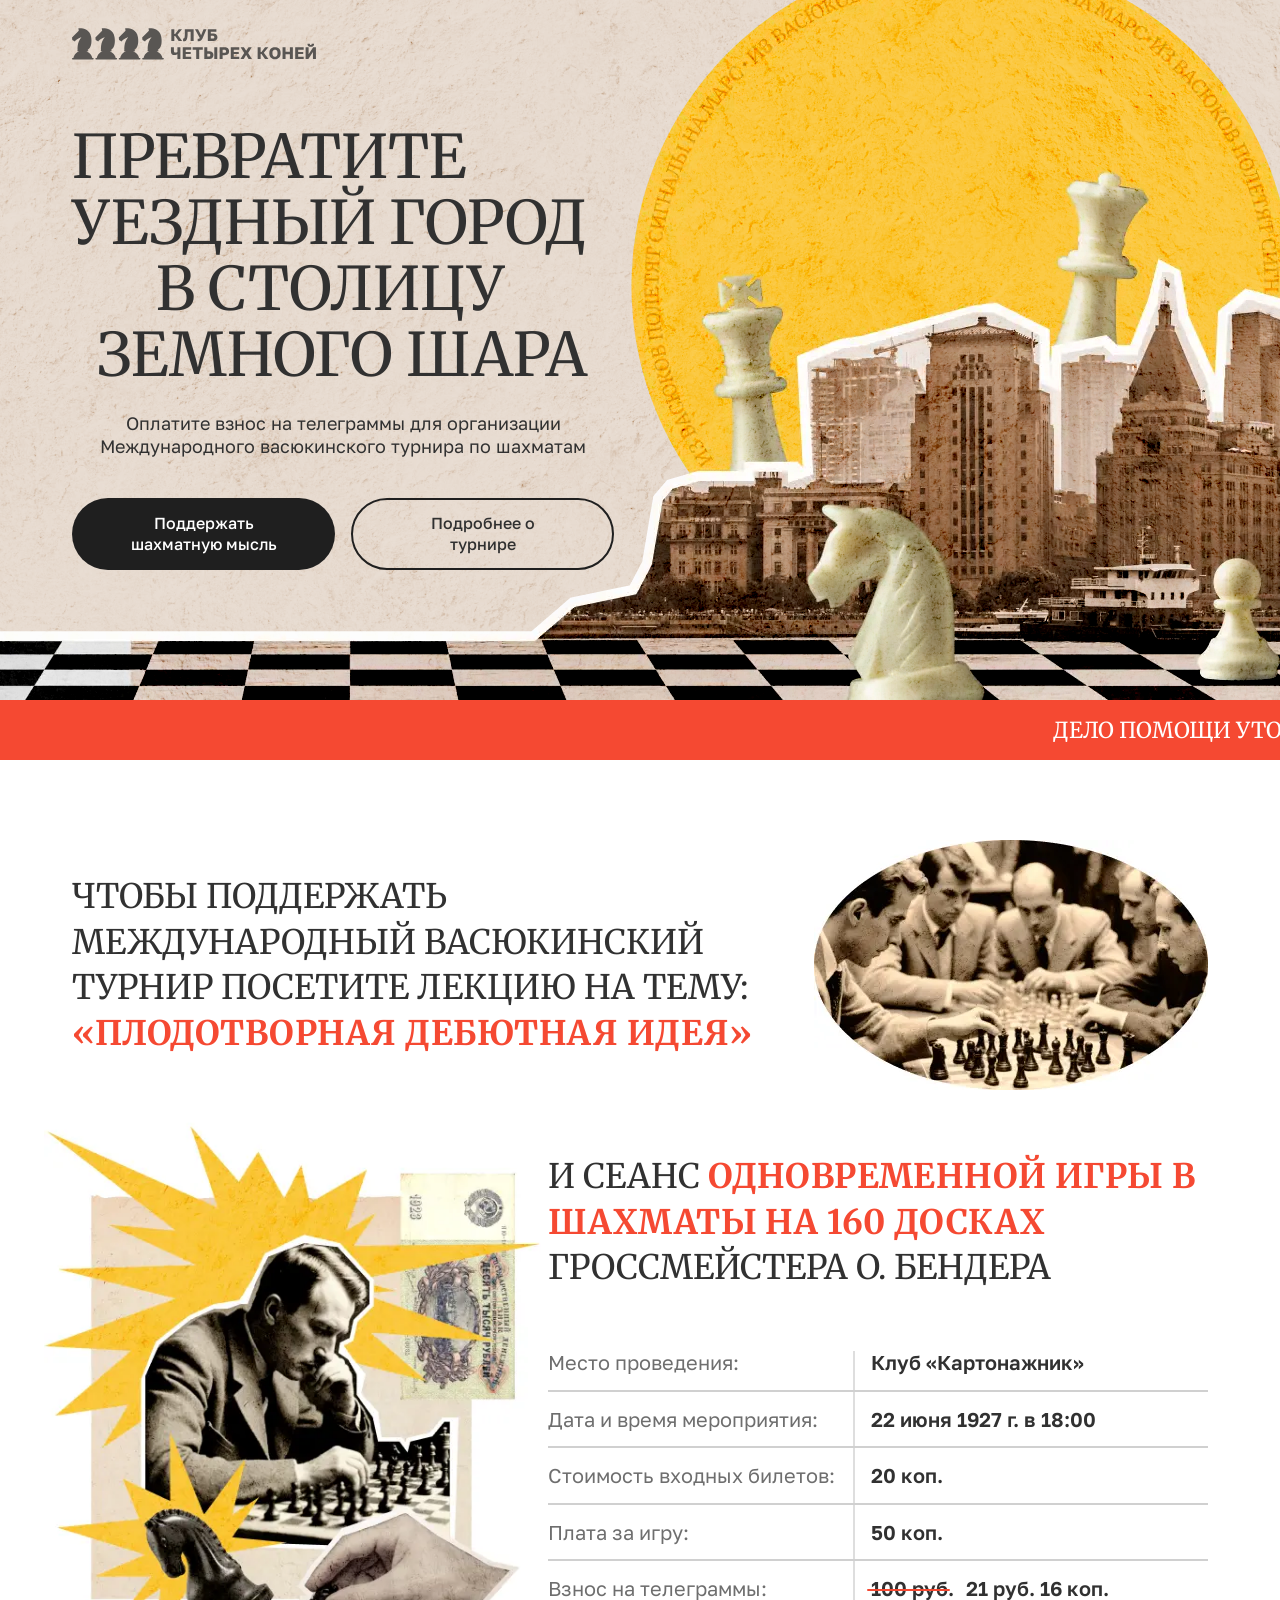
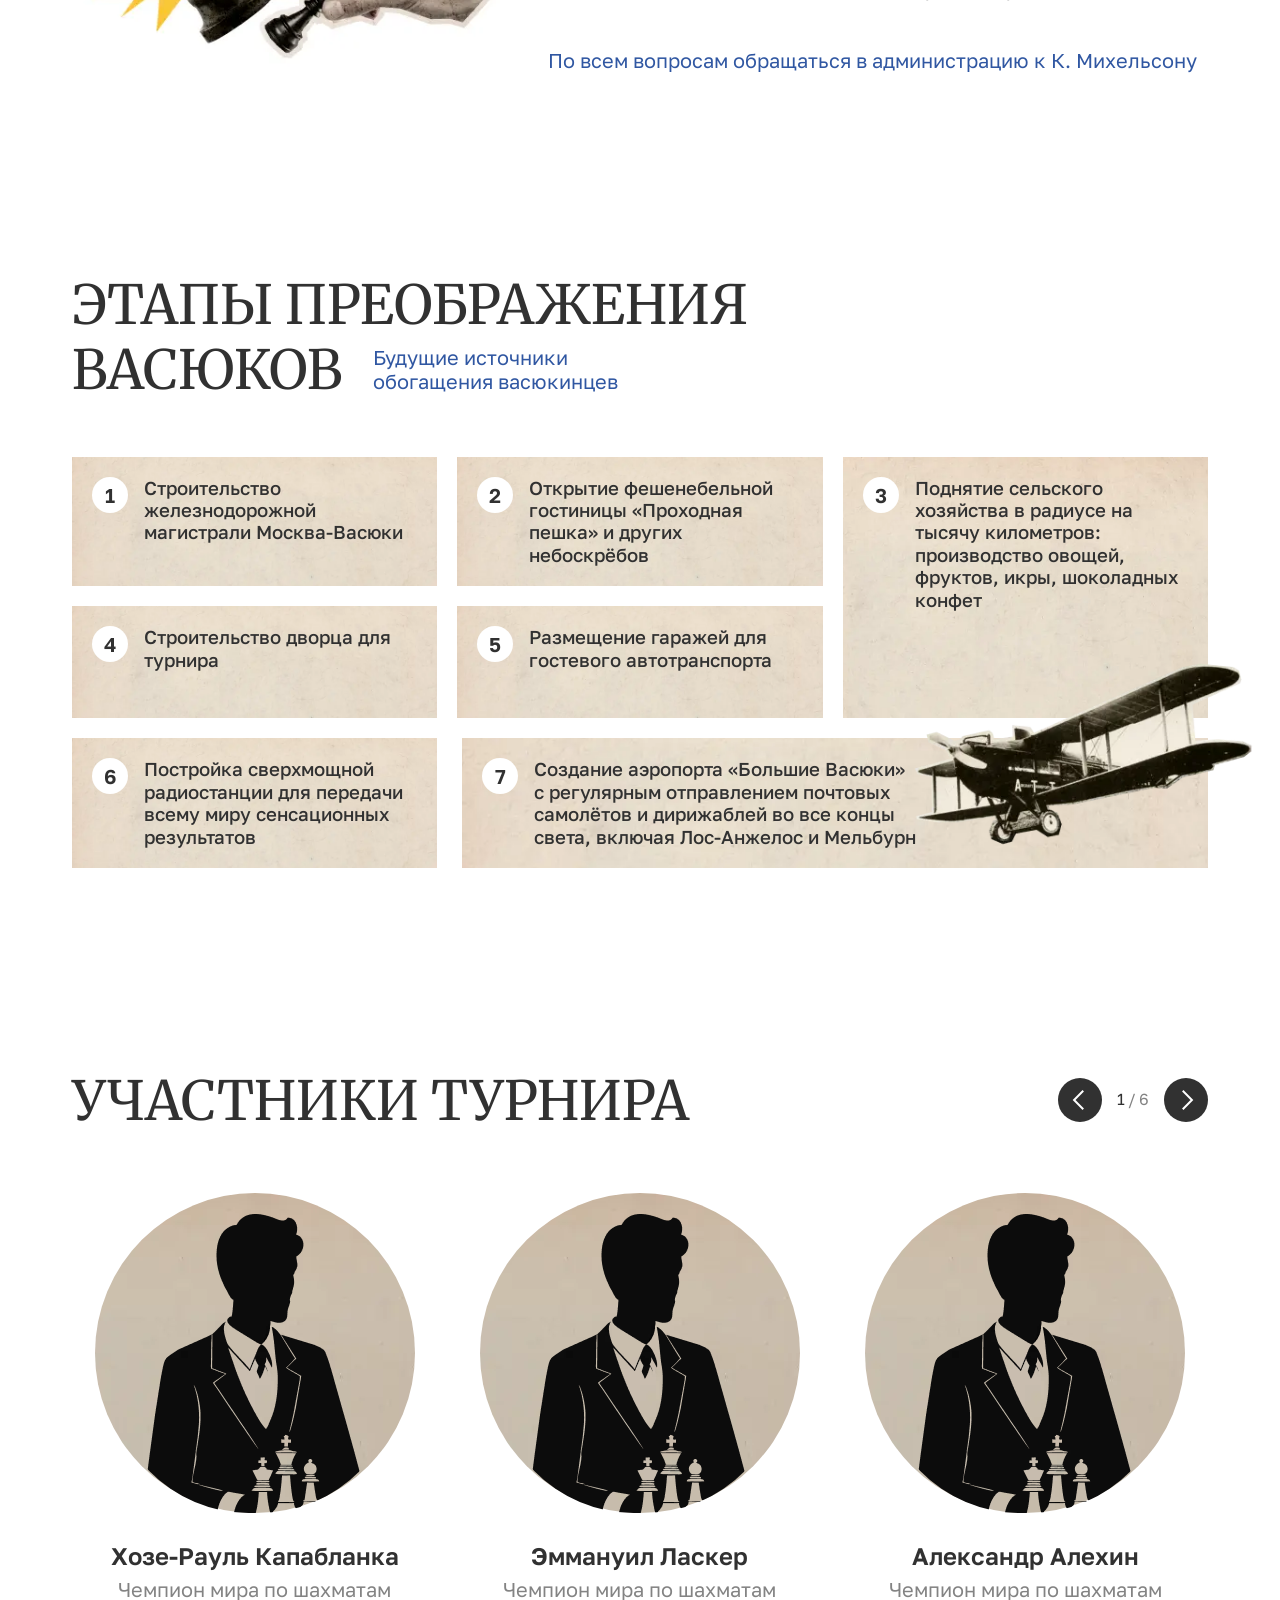
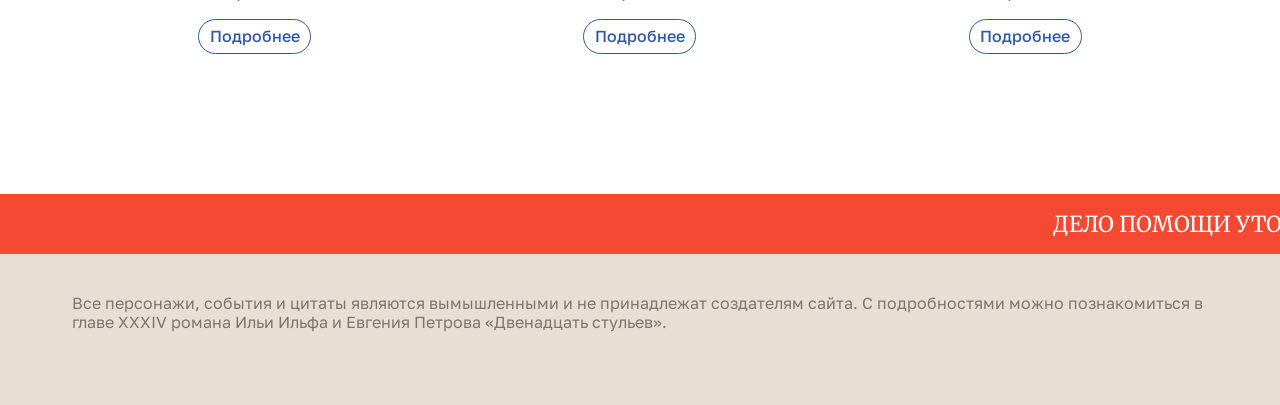
==== commit 3a5e52e7: "micro fix" ====
--- a/app/index.html
+++ b/app/index.html
@@ -8,7 +8,6 @@
 
   <title>Test Landing for Yandex</title>
 
-  <link rel="stylesheet" type="text/css" href="css/reset.min.css" />
   <link rel="stylesheet" type="text/css" href="css/style.min.css" />
   <link rel="shortcut icon" href="images/favicon.png">
 
@@ -22,7 +21,7 @@
     <div class="container">
 
       <div class="logotype">
-        <a href="#"><img src="../images/logotype.svg" alt="Logotype"></a>
+        <a href="#"><img src="images/logotype.svg" alt="Logotype"></a>
       </div>
 
       <div class="content">
@@ -66,7 +65,7 @@
       <div class="support__header">
         <div class="">
           <p>Чтобы поддержать Международный васюкинский турнир </p>
-          <img src="../images/support_header_image.webp" alt="People play chess">
+          <img src="images/support_header_image.webp" alt="People play chess">
           <p>посетите лекцию на тему: <span>«Плодотворная дебютная идея»</span></p>
         </div>
       </div>
@@ -74,7 +73,7 @@
       <div class="support__main">
 
         <div class="support__main-imageWrap">
-          <img src="../images//support_main_image.webp" alt="Man play chess">
+          <img src="images/support_main_image.webp" alt="Man play chess">
         </div>
 
         <div class="support__main-textWrap">
@@ -216,7 +215,7 @@
       </div>
 
       <div class="stages__main-image">
-        <img src="../images/stages_plane.webp" alt="Old plane">
+        <img src="images/stages_plane.webp" alt="Old plane">
       </div>
 
     </div>
@@ -235,7 +234,7 @@
 
         <div class="members__main-card members__main-card_active">
           <div>
-            <img src="../images/members_card-img.webp" alt="Man with chess, vector">
+            <img src="images/members_card-img.webp" alt="Man with chess, vector">
           </div>
           <p>Хозе-Рауль Капабланка</p>
           <span>Чемпион мира по шахматам</span>
@@ -244,7 +243,7 @@
 
         <div class="members__main-card members__main-card_active">
           <div>
-            <img src="../images/members_card-img.webp" alt="Man with chess, vector">
+            <img src="images/members_card-img.webp" alt="Man with chess, vector">
           </div>
           <p>Эммануил Ласкер</p>
           <span>Чемпион мира по шахматам</span>
@@ -253,7 +252,7 @@
 
         <div class="members__main-card members__main-card_active">
           <div>
-            <img src="../images/members_card-img.webp" alt="Man with chess, vector">
+            <img src="images/members_card-img.webp" alt="Man with chess, vector">
           </div>
           <p>Александр Алехин</p>
           <span>Чемпион мира по шахматам</span>
@@ -262,7 +261,7 @@
 
         <div class="members__main-card">
           <div>
-            <img src="../images/members_card-img.webp" alt="Man with chess, vector">
+            <img src="images/members_card-img.webp" alt="Man with chess, vector">
           </div>
           <p>Арон Нимцович</p>
           <span>Чемпион мира по шахматам</span>
@@ -271,7 +270,7 @@
 
         <div class="members__main-card">
           <div>
-            <img src="../images/members_card-img.webp" alt="Man with chess, vector">
+            <img src="images/members_card-img.webp" alt="Man with chess, vector">
           </div>
           <p>Рихард Рети</p>
           <span>Чемпион мира по шахматам</span>
@@ -280,7 +279,7 @@
 
         <div class="members__main-card">
           <div>
-            <img src="../images/members_card-img.webp" alt="Man with chess, vector">
+            <img src="images/members_card-img.webp" alt="Man with chess, vector">
           </div>
           <p>Остап Бендер</p>
           <span>Чемпион мира по шахматам</span>
--- a/app/css/style.min.css
+++ b/app/css/style.min.css
@@ -1 +1 @@
-@import"https://fonts.googleapis.com/css2?family=Golos+Text:wght@400;500;600;700&family=Merriweather&family=Montserrat:wght@500;600&display=swap";:root{--mainColor: #313131}html{scroll-behavior:smooth}body{font-family:"Golos Text",sans-serif}.container{--width: 1222px;--padding: 72px;max-width:calc(var(--width) + var(--padding)*2);margin:0 auto;padding:0 var(--padding)}@media(max-width: 1200px){.container{--padding: 8vw}}@media(max-width: 375px){.container{--padding: 20px}}.header{padding:26px 0 132px 0;position:relative;background-color:#e9ded4}@media(max-width: 1366px){.header{padding:26px 0 130px 0}}@media(max-width: 1200px){.header{padding:96px 0 130px 0}}@media(max-width: 375px){.header{padding:18px 0 291px 0}}.header::after{content:"";position:absolute;top:0;left:0;width:100%;height:100%;background:url(../images/header_bg.webp),#e9ded4 50%/cover no-repeat;mix-blend-mode:color-burn}.header::before{content:"";position:absolute;left:0;bottom:0;background-image:url("../images/header_image_1920.webp");background-position:center;background-repeat:no-repeat;width:100%;height:100%}@media(max-width: 1200px){.header::before{background-image:url("../images/header_image_1366.webp")}}@media(max-width: 375px){.header::before{background-image:url("../images/header_image_375.webp");background-position:bottom center}}.header .logotype{position:relative;z-index:1}@media(max-width: 1200px){.header .logotype img{min-width:213px;width:34vw}}@media(max-width: 375px){.header .logotype img{width:213px;height:32px}}.header .content{margin-top:62px;max-width:542px;position:relative;z-index:1}@media(max-width: 1200px){.header .content{margin-top:80px}}@media(max-width: 375px){.header .content{margin-top:40px}}.header .content__title{color:#060606}@media(max-width: 1366px){.header .content__title{color:var(--mainColor)}}.header .content__title h1{display:inline-block;font-family:"Merriweather",serif;font-size:60px;font-weight:400;line-height:1.1;text-transform:uppercase}@media(max-width: 1200px){.header .content__title h1{font-size:clamp(28px,5vw,60px)}}@media(max-width: 375px){.header .content__title h1{width:100%;font-size:9.6vw;height:160px}}.header .content__title h1 span:nth-child(2){letter-spacing:2px}@media(max-width: 375px){.header .content__title h1 span:nth-child(2){letter-spacing:1.236px}}.header .content__title h1 span:nth-child(4){display:block;text-align:center}@media(max-width: 375px){.header .content__title h1 span:nth-child(4){margin-top:2px;margin-left:6px}}.header .content__title h1 span:nth-child(5){display:block;text-align:right}.header .content__description{margin-top:24px}@media(max-width: 1200px){.header .content__description{display:none}}@media(max-width: 375px){.header .content__description{display:block}}.header .content__description p{height:46px;font-family:"Montserrat",sans-serif;color:#151515;text-align:center;font-size:18px;font-weight:500;line-height:1.3}@media(max-width: 1366px){.header .content__description p{font-family:"Golos Text",sans-serif;color:var(--mainColor);font-weight:400}}@media(max-width: 375px){.header .content__description p{text-align:left;height:69px;font-size:4.8vw}}.header .content__btns{margin-top:40px;display:flex;gap:16px}@media(max-width: 1200px){.header .content__btns{display:none}}@media(max-width: 375px){.header .content__btns{display:grid;margin-top:32px;gap:14px}}.header .content__btns a{width:263px;height:70px;display:flex;padding:20px 49px;justify-content:center;align-items:center;border-radius:66px;font-family:"Montserrat",sans-serif;font-size:16px;font-weight:600;line-height:1.2;text-align:center;-webkit-tap-highlight-color:rgba(0,0,0,0)}@media(max-width: 1366px){.header .content__btns a{height:72px;font-family:"Golos Text",sans-serif;font-weight:500;line-height:1.3}}@media(max-width: 375px){.header .content__btns a{width:100%;height:47px;display:inline-flex;padding:18px 20px;font-size:4.27vw}}.header .content__btns a:nth-child(1){color:#fff;background-color:#1f1f1f}.header .content__btns a:nth-child(1):hover{color:#1f1f1f;background-color:#fbce51;transition:.5s}.header .content__btns a:nth-child(2){color:#303030;border:2px solid #1f1f1f}@media(max-width: 375px){.header .content__btns a:nth-child(2){border:none;background-color:#fff;padding-left:30px}}.header .content__btns a:nth-child(2):hover{color:#fff;background-color:#1f1f1f;transition:.5s}.running-line{background-color:#f54932;padding:18px 0;overflow:hidden}@media(max-width: 375px){.running-line{padding:10px 0}}.running-line__container{max-width:2335px;margin:0 auto;display:flex}.running-line__container span{margin-right:30px;position:relative;color:#fff;font-family:"Merriweather",serif;font-size:22px;font-weight:400;line-height:1.1;text-transform:uppercase;white-space:nowrap}@media(max-width: 375px){.running-line__container span{font-size:16px}}.running-line__container span::before{content:"";position:absolute;width:6px;height:6px;border-radius:50%;background-color:#fff;top:50%;transform:translateY(-50%);right:-18px}.support{padding:80px 0 100px 0}@media(max-width: 375px){.support{padding:48px 0 60px 0}}.support__wrapper{display:grid;gap:64px}@media(max-width: 375px){.support__wrapper{gap:21px}}.support__header{position:relative;min-height:250px;display:flex;align-items:center}@media(max-width: 1200px){.support__header{min-height:auto}}.support__header div{max-width:764px}@media(max-width: 1366px){.support__header div{max-width:55.93vw}}@media(max-width: 1200px){.support__header div{max-width:100%}}.support__header p{display:inline;color:var(--mainColor);font-family:"Merriweather",serif;font-size:36px;font-weight:400;line-height:1.35;text-transform:uppercase}@media(max-width: 1366px){.support__header p{font-size:clamp(30px,2.64vw,36px)}}@media(max-width: 1200px){.support__header p{display:grid;text-align:center}}@media(max-width: 375px){.support__header p{text-align:left;font-size:7.47vw;line-height:1.36}}.support__header p span{color:#f54932;font-weight:700;letter-spacing:.5px}@media(max-width: 375px){.support__header p span{letter-spacing:.4px}}.support__header img{position:absolute;top:50%;transform:translate(0%, -50%);right:0;width:394px}@media(max-width: 1200px){.support__header img{position:relative;transform:none;margin:48px auto;max-width:394px;width:100%}}@media(max-width: 375px){.support__header img{margin:24px auto 24.44px auto}}.support__main{position:relative}.support__main-imageWrap{position:absolute;top:-46px;left:-28px}@media(max-width: 1366px){.support__main-imageWrap{width:38.8vw}}@media(max-width: 1200px){.support__main-imageWrap{position:relative;margin:0 auto;max-width:530px;width:100%;top:unset;left:unset}}@media(max-width: 375px){.support__main-imageWrap{margin:0 -20px;width:calc(100% + 40px);max-width:100vw}}.support__main-textWrap{max-width:704px;margin:0 0 0 auto}@media(max-width: 1366px){.support__main-textWrap{max-width:51.54vw}}@media(max-width: 1200px){.support__main-textWrap{max-width:100%}}@media(max-width: 375px){.support__main-textWrap{margin-top:9px}}.support__main-header p{max-width:680px;color:var(--mainColor);font-family:"Merriweather",serif;font-size:36px;font-weight:400;line-height:1.35;text-transform:uppercase}@media(max-width: 1366px){.support__main-header p{font-size:clamp(30px,2.64vw,36px);max-width:none}}@media(max-width: 1200px){.support__main-header p{text-align:center}}@media(max-width: 375px){.support__main-header p{text-align:left;font-size:7.47vw}}.support__main-header p span{color:#f54932;font-weight:700;letter-spacing:.4px}.support__main-content{margin-top:60px;display:flex;flex-direction:column;color:var(--mainColor);font-size:20px;font-weight:400;line-height:1.13;white-space:nowrap}@media(max-width: 375px){.support__main-content{margin-top:29px}}.support__main-content-row{display:flex;border-bottom:2px solid #d0d0d0}@media(max-width: 1200px){.support__main-content-row{padding:16px 0;flex-wrap:wrap;gap:12px}}.support__main-content-row div{padding:16px}@media(max-width: 1200px){.support__main-content-row div{padding:0px}}.support__main-content-row div:nth-child(odd){min-width:307px;border-right:2px solid #d0d0d0;padding-left:0px;opacity:.7}@media(max-width: 1200px){.support__main-content-row div:nth-child(odd){border-right:none;min-width:unset}}.support__main-content-row div:nth-child(even){width:100%;font-weight:600}@media(max-width: 1200px){.support__main-content-row div:nth-child(even){width:unset}}.support__main-content-row:nth-child(1) div{padding-top:0px}.support__main-content-row:nth-child(5){border-bottom:none}.support__main-content-row:nth-child(5) div{padding-bottom:0px}.support__main-content-row:nth-child(5) div:nth-child(2){display:flex;gap:12px}.support__main-content-row:nth-child(5) div:nth-child(2) p:nth-child(1){position:relative}.support__main-content-row:nth-child(5) div:nth-child(2) p:nth-child(1)::before{position:absolute;content:"";top:50%;left:-4px;width:100%;height:2px;background-color:#f54932;border-radius:2px}.support__main-footer{margin-top:48px}@media(max-width: 375px){.support__main-footer{margin-top:29px}}.support__main-footer p{color:#3057a2;font-size:20px;font-weight:400;line-height:1.2}@media(max-width: 375px){.support__main-footer p{font-size:18px}}.stages{padding:101px 0 99px 0}@media(max-width: 375px){.stages{padding:60px 0 60px 0}}.stages__header{position:relative;max-width:806px}@media(max-width: 1200px){.stages__header{max-width:unset}}.stages__header h2{color:var(--mainColor);font-family:"Merriweather",serif;font-size:54px;font-weight:400;line-height:1.2;text-transform:uppercase}@media(max-width: 1200px){.stages__header h2{font-size:clamp(36px,4.5vw,54px)}}@media(max-width: 375px){.stages__header h2{font-size:clamp(28px,9.6vw,36px);line-height:1.1}}.stages__header p{position:absolute;top:72px;left:301px;width:280px;color:#3057a2;font-size:20px;font-weight:400;line-height:1.2}@media(max-width: 1200px){.stages__header p{margin-top:14px;position:relative;top:unset;left:unset;width:unset}}@media(max-width: 375px){.stages__header p{font-size:18px}}.stages__main{margin-top:54px;position:relative;display:grid;grid-template-columns:repeat(3, 1fr);gap:20px}@media(max-width: 1200px){.stages__main{margin-top:180px;grid-template-columns:unset;margin-left:20px;margin-right:20px}}@media(max-width: 375px){.stages__main{margin-top:147px;margin-left:0px;margin-right:0px}}.stages__main-1{grid-area:1/1/2/3;display:grid;grid-template-columns:repeat(2, 1fr);gap:20px}@media(max-width: 1200px){.stages__main-1{grid-area:unset;grid-template-columns:unset;gap:28px;background-image:url("../images/stages_bg.webp");background-position:center;background-repeat:no-repeat;background-size:cover;height:300px}}@media(max-width: 375px){.stages__main-1{height:300px}}@media(max-width: 1200px){.stages__main-1 div:nth-child(1){padding-bottom:0;background-image:none}}@media(max-width: 1200px){.stages__main-1 div:nth-child(2){padding-top:0;background-image:none}}.stages__main-2{grid-area:1/3/3/4;display:grid;grid-template-columns:36px 1fr}@media(max-width: 1200px){.stages__main-2{grid-area:unset;height:300px}}@media(max-width: 375px){.stages__main-2{height:300px}}.stages__main-3{grid-area:2/1/3/3;display:grid;grid-template-columns:repeat(2, 1fr);gap:20px}@media(max-width: 1200px){.stages__main-3{grid-area:unset;grid-template-columns:unset;gap:28px;background-image:url("../images/stages_bg.webp");background-position:center;background-repeat:no-repeat;background-size:cover;height:300px}}@media(max-width: 375px){.stages__main-3{height:300px}}@media(max-width: 1200px){.stages__main-3 div:nth-child(1){padding-bottom:0;background-image:none}}@media(max-width: 1200px){.stages__main-3 div:nth-child(2){padding-top:0;background-image:none}}.stages__main-4{grid-area:3/1/4/2;display:grid;grid-template-columns:36px 1fr}@media(max-width: 1200px){.stages__main-4{grid-area:unset;height:300px}}@media(max-width: 375px){.stages__main-4{height:300px}}.stages__main-5{grid-area:3/2/4/4;margin-left:5px;display:grid;grid-template-columns:36px 1fr}@media(max-width: 1200px){.stages__main-5{grid-area:unset;margin-left:0px;height:300px}}@media(max-width: 375px){.stages__main-5{height:300px}}.stages__main-5 p{max-width:clamp(300px,30vw,410px)}@media(max-width: 1200px){.stages__main-5 p{max-width:unset}}.stages__main .card{min-height:112px;display:flex;padding:20px;gap:0 16px;background-image:url("../images/stages_bg.webp");background-position:center;background-repeat:no-repeat;background-size:cover;color:var(--mainColor)}@media(max-width: 1200px){.stages__main .card{padding:62px 20px 33px 20px}}.stages__main .card div{display:flex;justify-content:center;align-items:center;min-width:36px;height:36px;border-radius:60px;background:#fff;font-size:20px;font-weight:600;line-height:1.2}.stages__main .card p{font-size:20px;font-weight:500;line-height:1.2}@media(max-width: 1366px){.stages__main .card p{font-size:clamp(18px,1.46vw,20px)}}@media(max-width: 1200px){.stages__main .card p{font-size:clamp(18px,2.33vw,28px)}}@media(max-width: 375px){.stages__main .card p{font-size:clamp(16px,4.8vw,18px);line-height:1.23}}.stages__main-image{position:absolute;bottom:-2px;right:-64px;user-select:none}@media(max-width: 1366px){.stages__main-image{width:clamp(350px,29.36vw,401px)}}@media(max-width: 1200px){.stages__main-image{top:-160px;left:12px;bottom:unset;right:unset;width:unset;transform:rotate(-4deg)}}@media(max-width: 375px){.stages__main-image{top:-130px;left:12px;max-width:335px;width:100%}}@media(max-width: 1200px){.stages .stages__item{animation:fadeInOut 1s;display:none}}@media(max-width: 1200px){.stages .stages__item-active{display:grid}}.stages .stages__controls{display:none;margin:8px auto 0 auto}@media(max-width: 1200px){.stages .stages__controls{display:flex;gap:16px;flex-wrap:nowrap;justify-content:space-between;align-items:center}}.stages .stages__controls button{width:36px;height:36px;background-color:rgba(0,0,0,0);-webkit-tap-highlight-color:rgba(0,0,0,0)}.stages .stages__controls button:hover svg circle{fill:#fbce51;transition:.5s}.stages .stages__controls button:disabled{opacity:.2}.stages .stages__controls button:disabled:hover svg circle{fill:var(--mainColor)}.stages .stages__dots{display:flex;gap:6px;-webkit-tap-highlight-color:rgba(0,0,0,0)}.stages .stages__dots-active circle{fill:#313131}.stages .stages__dots svg{cursor:pointer}.stages .stages__dots svg:hover circle{fill:#fbce51;transition:.5s}@keyframes fadeInOut{0%{opacity:0}100%{opacity:1}}.members{padding:102px 0 140px 0}@media(max-width: 375px){.members{padding:60px 0 100px 0}}.members__wrapper{position:relative}.members__title{max-width:806px;color:var(--mainColor);font-family:"Merriweather",serif;font-size:54px;font-weight:400;line-height:1.2;text-transform:uppercase}@media(max-width: 1200px){.members__title{font-size:clamp(36px,4.5vw,54px)}}@media(max-width: 375px){.members__title{font-size:clamp(28px,9.6vw,36px);line-height:1.14}}.members__main{margin-top:59px;display:grid;grid-template-columns:repeat(3, 1fr);gap:20px}@media(max-width: 1200px){.members__main{grid-template-columns:unset}}@media(max-width: 375px){.members__main{margin-top:38px}}.members__main-card{display:none;animation:fadeInOut 1s}.members__main-card div{display:flex;align-items:flex-end;justify-content:center;width:320px;height:320px;margin:0 auto;background:url("../images/members_card-bg.webp");border-radius:50%}@media(max-width: 1200px){.members__main-card div{width:unset;max-width:320px;height:auto}}@media(max-width: 375px){.members__main-card div{max-width:unset;height:unset;width:244px;height:244px}}.members__main-card div img{border-radius:48%}@media(max-width: 375px){.members__main-card div img{max-height:220px}}.members__main-card p{margin-top:28px;display:block;color:var(--mainColor);font-size:24px;font-weight:600;line-height:1.26;text-align:center}.members__main-card span{margin-top:6px;display:block;color:var(--mainColor);font-size:20px;font-weight:400;line-height:1.2;opacity:.6;text-align:center}.members__main-card a{margin:18px auto 0 auto;display:flex;width:113px;height:35px;justify-content:center;align-items:center;border-radius:62px;border:1px solid #3057a2;color:#3057a2;font-size:16px;font-weight:500;line-height:1.2;text-align:center;-webkit-tap-highlight-color:rgba(0,0,0,0)}@media(max-width: 375px){.members__main-card a{margin:20px auto 0 auto}}.members__main-card a:hover{color:#fff;background-color:#3057a2;transition:.5s}.members__main-card_active{display:block}.members__controls{position:absolute;top:9px;right:0;display:flex;justify-content:space-between;align-items:center;gap:15px}@media(max-width: 1200px){.members__controls{position:relative;top:unset;right:unset;margin:41px auto 0 auto;max-width:130px}}@media(max-width: 375px){.members__controls{max-width:130px;gap:12px}}.members__controls button{background-color:unset;width:44px;height:44px;-webkit-tap-highlight-color:rgba(0,0,0,0)}@media(max-width: 375px){.members__controls button{width:36px;height:36px}}.members__controls button:hover svg circle{fill:#fbce51;transition:.5s}.members__controls div{display:flex;gap:3px;color:var(--mainColor);font-size:16px;font-weight:400;line-height:1.2}.members__controls div :nth-child(2){opacity:.6}.members__controls div :nth-child(3){opacity:.6}@keyframes fadeInOut{0%{opacity:0}100%{opacity:1}}.footer{padding:40px 0 72px 0;background-color:#e9ded4}@media(max-width: 375px){.footer{padding:40px 0 60px 0}}.footer p{color:var(--mainColor);font-size:16px;font-weight:400;line-height:1.2;opacity:.6}+@import"https://fonts.googleapis.com/css2?family=Golos+Text:wght@400;500;600;700&family=Merriweather&family=Montserrat:wght@500;600&display=swap";*{padding:0;margin:0;border:0}*,::after,::before{box-sizing:border-box}:active,:focus{outline:0}aside,footer,header,img,main,nav,section{display:block}body,html{height:100%;width:100%;font-size:100%;line-height:1;-ms-text-size-adjust:100%;-moz-text-size-adjust:100%;-webkit-text-size-adjust:100%}button,h1,h2,h3,h4,h5,h6,input,textarea{font-family:inherit;font-size:inherit;font-weight:400}input::-ms-clear{display:none}button{cursor:pointer}button::-moz-focus-inner{padding:0;border:0}a,a:hover,a:link,a:visited{text-decoration:none}ul,ul li{list-style:none}img,svg{max-width:100%;height:auto}:root{--mainColor: #313131}html{scroll-behavior:smooth}body{font-family:"Golos Text",sans-serif}.container{--width: 1222px;--padding: 72px;max-width:calc(var(--width) + var(--padding)*2);margin:0 auto;padding:0 var(--padding)}@media(max-width: 1200px){.container{--padding: 8vw}}@media(max-width: 375px){.container{--padding: 20px}}.header{padding:26px 0 132px 0;position:relative;background-color:#e9ded4}@media(max-width: 1366px){.header{padding:26px 0 130px 0}}@media(max-width: 1200px){.header{padding:96px 0 130px 0}}@media(max-width: 375px){.header{padding:18px 0 291px 0}}.header::after{content:"";position:absolute;top:0;left:0;width:100%;height:100%;background:url(../images/header_bg.webp),#e9ded4 50%/cover no-repeat;mix-blend-mode:color-burn}.header::before{content:"";position:absolute;left:0;bottom:0;background-image:url("../images/header_image_1920.webp");background-position:center;background-repeat:no-repeat;width:100%;height:100%}@media(max-width: 1200px){.header::before{background-image:url("../images/header_image_1366.webp")}}@media(max-width: 375px){.header::before{background-image:url("../images/header_image_375.webp");background-position:bottom center}}.header .logotype{position:relative;z-index:1}@media(max-width: 1200px){.header .logotype img{min-width:213px;width:34vw}}@media(max-width: 375px){.header .logotype img{width:213px;height:32px}}.header .content{margin-top:62px;max-width:542px;position:relative;z-index:1}@media(max-width: 1200px){.header .content{margin-top:80px}}@media(max-width: 375px){.header .content{margin-top:40px}}.header .content__title{color:#060606}@media(max-width: 1366px){.header .content__title{color:var(--mainColor)}}.header .content__title h1{display:inline-block;font-family:"Merriweather",serif;font-size:60px;font-weight:400;line-height:1.1;text-transform:uppercase}@media(max-width: 1200px){.header .content__title h1{font-size:clamp(28px,5vw,60px)}}@media(max-width: 375px){.header .content__title h1{width:100%;font-size:9.6vw;height:160px}}.header .content__title h1 span:nth-child(2){letter-spacing:2px}@media(max-width: 375px){.header .content__title h1 span:nth-child(2){letter-spacing:1.236px}}.header .content__title h1 span:nth-child(4){display:block;text-align:center}@media(max-width: 375px){.header .content__title h1 span:nth-child(4){margin-top:2px;margin-left:6px}}.header .content__title h1 span:nth-child(5){display:block;text-align:right}.header .content__description{margin-top:24px}@media(max-width: 1200px){.header .content__description{display:none}}@media(max-width: 375px){.header .content__description{display:block}}.header .content__description p{height:46px;font-family:"Montserrat",sans-serif;color:#151515;text-align:center;font-size:18px;font-weight:500;line-height:1.3}@media(max-width: 1366px){.header .content__description p{font-family:"Golos Text",sans-serif;color:var(--mainColor);font-weight:400}}@media(max-width: 375px){.header .content__description p{text-align:left;height:69px;font-size:4.8vw}}.header .content__btns{margin-top:40px;display:flex;gap:16px}@media(max-width: 1200px){.header .content__btns{display:none}}@media(max-width: 375px){.header .content__btns{display:grid;margin-top:32px;gap:14px}}.header .content__btns a{width:263px;height:70px;display:flex;padding:20px 49px;justify-content:center;align-items:center;border-radius:66px;font-family:"Montserrat",sans-serif;font-size:16px;font-weight:600;line-height:1.2;text-align:center;-webkit-tap-highlight-color:rgba(0,0,0,0)}@media(max-width: 1366px){.header .content__btns a{height:72px;font-family:"Golos Text",sans-serif;font-weight:500;line-height:1.3}}@media(max-width: 375px){.header .content__btns a{width:100%;height:47px;display:inline-flex;padding:18px 20px;font-size:4.27vw}}.header .content__btns a:nth-child(1){color:#fff;background-color:#1f1f1f}.header .content__btns a:nth-child(1):hover{color:#1f1f1f;background-color:#fbce51;transition:.5s}.header .content__btns a:nth-child(2){color:#303030;border:2px solid #1f1f1f}@media(max-width: 375px){.header .content__btns a:nth-child(2){border:none;background-color:#fff;padding-left:30px}}.header .content__btns a:nth-child(2):hover{color:#fff;background-color:#1f1f1f;transition:.5s}.running-line{background-color:#f54932;padding:18px 0;overflow:hidden}@media(max-width: 375px){.running-line{padding:10px 0}}.running-line__container{max-width:2335px;margin:0 auto;display:flex}.running-line__container span{margin-right:30px;position:relative;color:#fff;font-family:"Merriweather",serif;font-size:22px;font-weight:400;line-height:1.1;text-transform:uppercase;white-space:nowrap}@media(max-width: 375px){.running-line__container span{font-size:16px}}.running-line__container span::before{content:"";position:absolute;width:6px;height:6px;border-radius:50%;background-color:#fff;top:50%;transform:translateY(-50%);right:-18px}.support{padding:80px 0 100px 0}@media(max-width: 375px){.support{padding:48px 0 60px 0}}.support__wrapper{display:grid;gap:64px}@media(max-width: 375px){.support__wrapper{gap:21px}}.support__header{position:relative;min-height:250px;display:flex;align-items:center}@media(max-width: 1200px){.support__header{min-height:auto}}.support__header div{max-width:764px}@media(max-width: 1366px){.support__header div{max-width:55.93vw}}@media(max-width: 1200px){.support__header div{max-width:100%}}.support__header p{display:inline;color:var(--mainColor);font-family:"Merriweather",serif;font-size:36px;font-weight:400;line-height:1.35;text-transform:uppercase}@media(max-width: 1366px){.support__header p{font-size:clamp(30px,2.64vw,36px)}}@media(max-width: 1200px){.support__header p{display:grid;text-align:center}}@media(max-width: 375px){.support__header p{text-align:left;font-size:7.47vw;line-height:1.36}}.support__header p span{color:#f54932;font-weight:700;letter-spacing:.5px}@media(max-width: 375px){.support__header p span{letter-spacing:.4px}}.support__header img{position:absolute;top:50%;transform:translate(0%, -50%);right:0;width:394px}@media(max-width: 1200px){.support__header img{position:relative;transform:none;margin:48px auto;max-width:394px;width:100%}}@media(max-width: 375px){.support__header img{margin:24px auto 24.44px auto}}.support__main{position:relative}.support__main-imageWrap{position:absolute;top:-46px;left:-28px}@media(max-width: 1366px){.support__main-imageWrap{width:38.8vw}}@media(max-width: 1200px){.support__main-imageWrap{position:relative;margin:0 auto;max-width:530px;width:100%;top:unset;left:unset}}@media(max-width: 375px){.support__main-imageWrap{margin:0 -20px;width:calc(100% + 40px);max-width:100vw}}.support__main-textWrap{max-width:704px;margin:0 0 0 auto}@media(max-width: 1366px){.support__main-textWrap{max-width:51.54vw}}@media(max-width: 1200px){.support__main-textWrap{max-width:100%}}@media(max-width: 375px){.support__main-textWrap{margin-top:9px}}.support__main-header p{max-width:680px;color:var(--mainColor);font-family:"Merriweather",serif;font-size:36px;font-weight:400;line-height:1.35;text-transform:uppercase}@media(max-width: 1366px){.support__main-header p{font-size:clamp(30px,2.64vw,36px);max-width:none}}@media(max-width: 1200px){.support__main-header p{text-align:center}}@media(max-width: 375px){.support__main-header p{text-align:left;font-size:7.47vw}}.support__main-header p span{color:#f54932;font-weight:700;letter-spacing:.4px}.support__main-content{margin-top:60px;display:flex;flex-direction:column;color:var(--mainColor);font-size:20px;font-weight:400;line-height:1.13;white-space:nowrap}@media(max-width: 375px){.support__main-content{margin-top:29px}}.support__main-content-row{display:flex;border-bottom:2px solid #d0d0d0}@media(max-width: 1200px){.support__main-content-row{padding:16px 0;flex-wrap:wrap;gap:12px}}.support__main-content-row div{padding:16px}@media(max-width: 1200px){.support__main-content-row div{padding:0px}}.support__main-content-row div:nth-child(odd){min-width:307px;border-right:2px solid #d0d0d0;padding-left:0px;opacity:.7}@media(max-width: 1200px){.support__main-content-row div:nth-child(odd){border-right:none;min-width:unset}}.support__main-content-row div:nth-child(even){width:100%;font-weight:600}@media(max-width: 1200px){.support__main-content-row div:nth-child(even){width:unset}}.support__main-content-row:nth-child(1) div{padding-top:0px}.support__main-content-row:nth-child(5){border-bottom:none}.support__main-content-row:nth-child(5) div{padding-bottom:0px}.support__main-content-row:nth-child(5) div:nth-child(2){display:flex;gap:12px}.support__main-content-row:nth-child(5) div:nth-child(2) p:nth-child(1){position:relative}.support__main-content-row:nth-child(5) div:nth-child(2) p:nth-child(1)::before{position:absolute;content:"";top:50%;left:-4px;width:100%;height:2px;background-color:#f54932;border-radius:2px}.support__main-footer{margin-top:48px}@media(max-width: 375px){.support__main-footer{margin-top:29px}}.support__main-footer p{color:#3057a2;font-size:20px;font-weight:400;line-height:1.2}@media(max-width: 375px){.support__main-footer p{font-size:18px}}.stages{padding:101px 0 99px 0}@media(max-width: 375px){.stages{padding:60px 0 60px 0}}.stages__header{position:relative;max-width:806px}@media(max-width: 1200px){.stages__header{max-width:unset}}.stages__header h2{color:var(--mainColor);font-family:"Merriweather",serif;font-size:54px;font-weight:400;line-height:1.2;text-transform:uppercase}@media(max-width: 1200px){.stages__header h2{font-size:clamp(36px,4.5vw,54px)}}@media(max-width: 375px){.stages__header h2{font-size:clamp(28px,9.6vw,36px);line-height:1.1}}.stages__header p{position:absolute;top:72px;left:301px;width:280px;color:#3057a2;font-size:20px;font-weight:400;line-height:1.2}@media(max-width: 1200px){.stages__header p{margin-top:14px;position:relative;top:unset;left:unset;width:unset}}@media(max-width: 375px){.stages__header p{font-size:18px}}.stages__main{margin-top:54px;position:relative;display:grid;grid-template-columns:repeat(3, 1fr);gap:20px}@media(max-width: 1200px){.stages__main{margin-top:180px;grid-template-columns:unset;margin-left:20px;margin-right:20px}}@media(max-width: 375px){.stages__main{margin-top:147px;margin-left:0px;margin-right:0px}}.stages__main-1{grid-area:1/1/2/3;display:grid;grid-template-columns:repeat(2, 1fr);gap:20px}@media(max-width: 1200px){.stages__main-1{grid-area:unset;grid-template-columns:unset;gap:28px;background-image:url("../images/stages_bg.webp");background-position:center;background-repeat:no-repeat;background-size:cover;height:300px}}@media(max-width: 375px){.stages__main-1{height:300px}}@media(max-width: 1200px){.stages__main-1 div:nth-child(1){padding-bottom:0;background-image:none}}@media(max-width: 1200px){.stages__main-1 div:nth-child(2){padding-top:0;background-image:none}}.stages__main-2{grid-area:1/3/3/4;display:grid;grid-template-columns:36px 1fr}@media(max-width: 1200px){.stages__main-2{grid-area:unset;height:300px}}@media(max-width: 375px){.stages__main-2{height:300px}}.stages__main-3{grid-area:2/1/3/3;display:grid;grid-template-columns:repeat(2, 1fr);gap:20px}@media(max-width: 1200px){.stages__main-3{grid-area:unset;grid-template-columns:unset;gap:28px;background-image:url("../images/stages_bg.webp");background-position:center;background-repeat:no-repeat;background-size:cover;height:300px}}@media(max-width: 375px){.stages__main-3{height:300px}}@media(max-width: 1200px){.stages__main-3 div:nth-child(1){padding-bottom:0;background-image:none}}@media(max-width: 1200px){.stages__main-3 div:nth-child(2){padding-top:0;background-image:none}}.stages__main-4{grid-area:3/1/4/2;display:grid;grid-template-columns:36px 1fr}@media(max-width: 1200px){.stages__main-4{grid-area:unset;height:300px}}@media(max-width: 375px){.stages__main-4{height:300px}}.stages__main-5{grid-area:3/2/4/4;margin-left:5px;display:grid;grid-template-columns:36px 1fr}@media(max-width: 1200px){.stages__main-5{grid-area:unset;margin-left:0px;height:300px}}@media(max-width: 375px){.stages__main-5{height:300px}}.stages__main-5 p{max-width:clamp(300px,30vw,410px)}@media(max-width: 1200px){.stages__main-5 p{max-width:unset}}.stages__main .card{min-height:112px;display:flex;padding:20px;gap:0 16px;background-image:url("../images/stages_bg.webp");background-position:center;background-repeat:no-repeat;background-size:cover;color:var(--mainColor)}@media(max-width: 1200px){.stages__main .card{padding:62px 20px 33px 20px}}.stages__main .card div{display:flex;justify-content:center;align-items:center;min-width:36px;height:36px;border-radius:60px;background:#fff;font-size:20px;font-weight:600;line-height:1.2}.stages__main .card p{font-size:20px;font-weight:500;line-height:1.2}@media(max-width: 1366px){.stages__main .card p{font-size:clamp(18px,1.46vw,20px)}}@media(max-width: 1200px){.stages__main .card p{font-size:clamp(18px,2.33vw,28px)}}@media(max-width: 375px){.stages__main .card p{font-size:clamp(16px,4.8vw,18px);line-height:1.23}}.stages__main-image{position:absolute;bottom:-2px;right:-64px;user-select:none}@media(max-width: 1366px){.stages__main-image{width:clamp(350px,29.36vw,401px)}}@media(max-width: 1200px){.stages__main-image{top:-160px;left:12px;bottom:unset;right:unset;width:unset;transform:rotate(-4deg)}}@media(max-width: 375px){.stages__main-image{top:-130px;left:12px;max-width:335px;width:100%}}@media(max-width: 1200px){.stages .stages__item{animation:fadeInOut 1s;display:none}}@media(max-width: 1200px){.stages .stages__item-active{display:grid}}.stages .stages__controls{display:none;margin:8px auto 0 auto}@media(max-width: 1200px){.stages .stages__controls{display:flex;gap:16px;flex-wrap:nowrap;justify-content:space-between;align-items:center}}.stages .stages__controls button{width:36px;height:36px;background-color:rgba(0,0,0,0);-webkit-tap-highlight-color:rgba(0,0,0,0)}.stages .stages__controls button:hover svg circle{fill:#fbce51;transition:.5s}.stages .stages__controls button:disabled{opacity:.2}.stages .stages__controls button:disabled:hover svg circle{fill:var(--mainColor)}.stages .stages__dots{display:flex;gap:6px;-webkit-tap-highlight-color:rgba(0,0,0,0)}.stages .stages__dots-active circle{fill:#313131}.stages .stages__dots svg{cursor:pointer}.stages .stages__dots svg:hover circle{fill:#fbce51;transition:.5s}@keyframes fadeInOut{0%{opacity:0}100%{opacity:1}}.members{padding:102px 0 140px 0}@media(max-width: 375px){.members{padding:60px 0 100px 0}}.members__wrapper{position:relative}.members__title{max-width:806px;color:var(--mainColor);font-family:"Merriweather",serif;font-size:54px;font-weight:400;line-height:1.2;text-transform:uppercase}@media(max-width: 1200px){.members__title{font-size:clamp(36px,4.5vw,54px)}}@media(max-width: 375px){.members__title{font-size:clamp(28px,9.6vw,36px);line-height:1.14}}.members__main{margin-top:59px;display:grid;grid-template-columns:repeat(3, 1fr);gap:20px}@media(max-width: 1200px){.members__main{grid-template-columns:unset}}@media(max-width: 375px){.members__main{margin-top:38px}}.members__main-card{display:none;animation:fadeInOut 1s}.members__main-card div{display:flex;align-items:flex-end;justify-content:center;width:320px;height:320px;margin:0 auto;background:url("../images/members_card-bg.webp");border-radius:50%}@media(max-width: 1200px){.members__main-card div{width:unset;max-width:320px;height:auto}}@media(max-width: 375px){.members__main-card div{max-width:unset;height:unset;width:244px;height:244px}}.members__main-card div img{border-radius:48%}@media(max-width: 375px){.members__main-card div img{max-height:220px}}.members__main-card p{margin-top:28px;display:block;color:var(--mainColor);font-size:24px;font-weight:600;line-height:1.26;text-align:center}.members__main-card span{margin-top:6px;display:block;color:var(--mainColor);font-size:20px;font-weight:400;line-height:1.2;opacity:.6;text-align:center}.members__main-card a{margin:18px auto 0 auto;display:flex;width:113px;height:35px;justify-content:center;align-items:center;border-radius:62px;border:1px solid #3057a2;color:#3057a2;font-size:16px;font-weight:500;line-height:1.2;text-align:center;-webkit-tap-highlight-color:rgba(0,0,0,0)}@media(max-width: 375px){.members__main-card a{margin:20px auto 0 auto}}.members__main-card a:hover{color:#fff;background-color:#3057a2;transition:.5s}.members__main-card_active{display:block}.members__controls{position:absolute;top:9px;right:0;display:flex;justify-content:space-between;align-items:center;gap:15px}@media(max-width: 1200px){.members__controls{position:relative;top:unset;right:unset;margin:41px auto 0 auto;max-width:130px}}@media(max-width: 375px){.members__controls{max-width:130px;gap:12px}}.members__controls button{background-color:unset;width:44px;height:44px;-webkit-tap-highlight-color:rgba(0,0,0,0)}@media(max-width: 375px){.members__controls button{width:36px;height:36px}}.members__controls button:hover svg circle{fill:#fbce51;transition:.5s}.members__controls div{display:flex;gap:3px;color:var(--mainColor);font-size:16px;font-weight:400;line-height:1.2}.members__controls div :nth-child(2){opacity:.6}.members__controls div :nth-child(3){opacity:.6}@keyframes fadeInOut{0%{opacity:0}100%{opacity:1}}.footer{padding:40px 0 72px 0;background-color:#e9ded4}@media(max-width: 375px){.footer{padding:40px 0 60px 0}}.footer p{color:var(--mainColor);font-size:16px;font-weight:400;line-height:1.2;opacity:.6}
